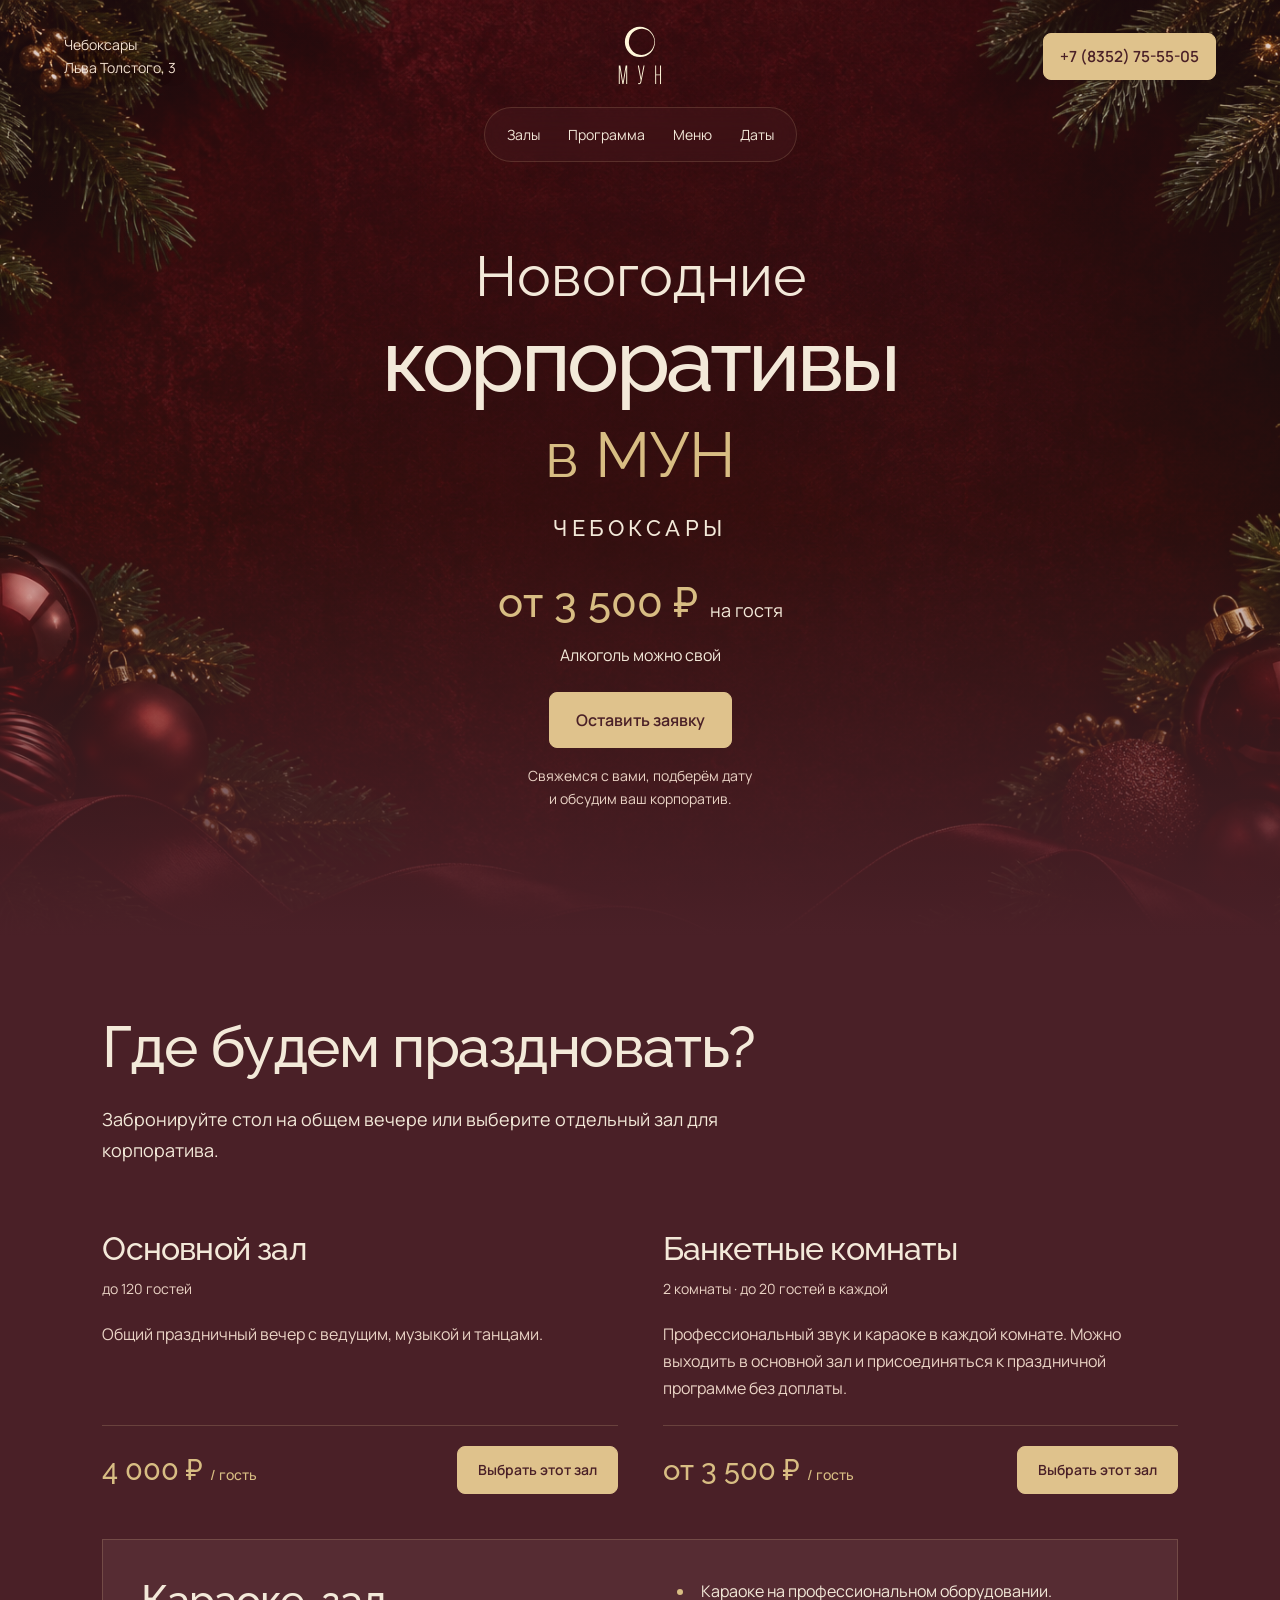
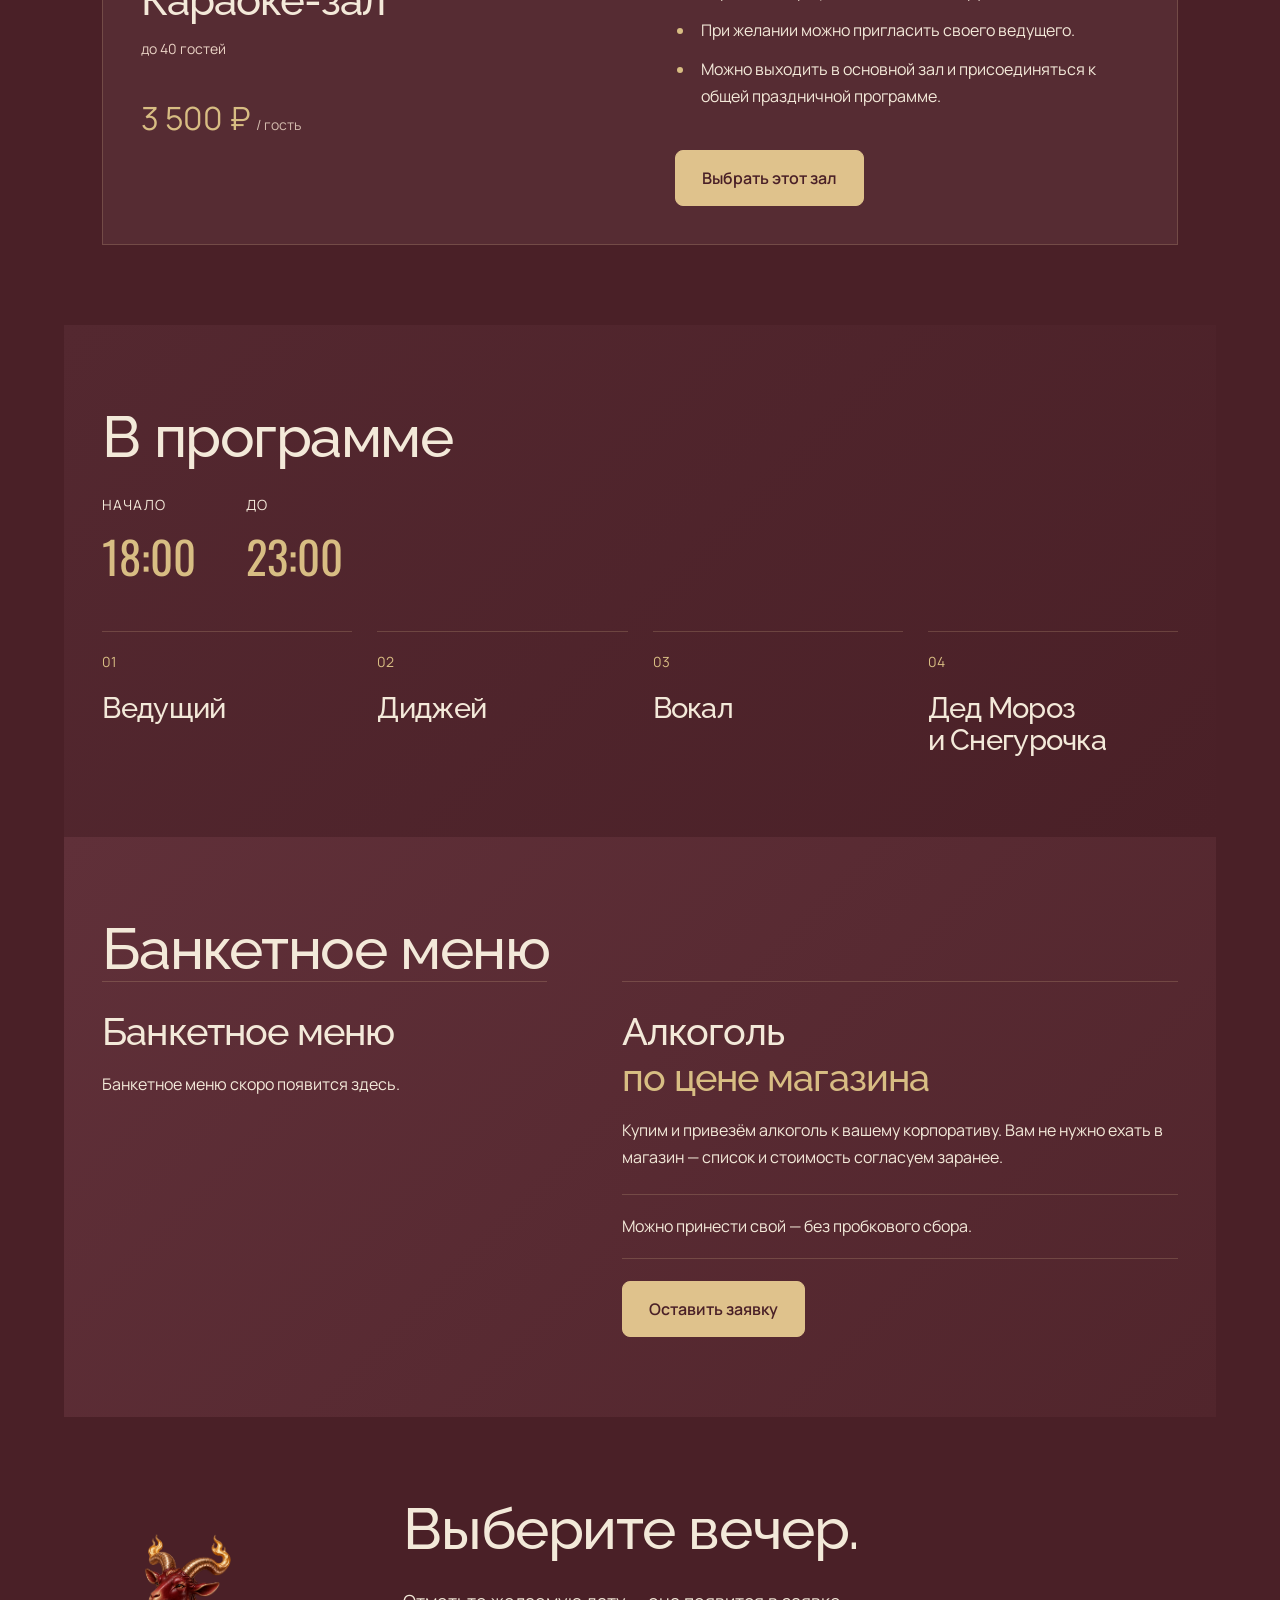
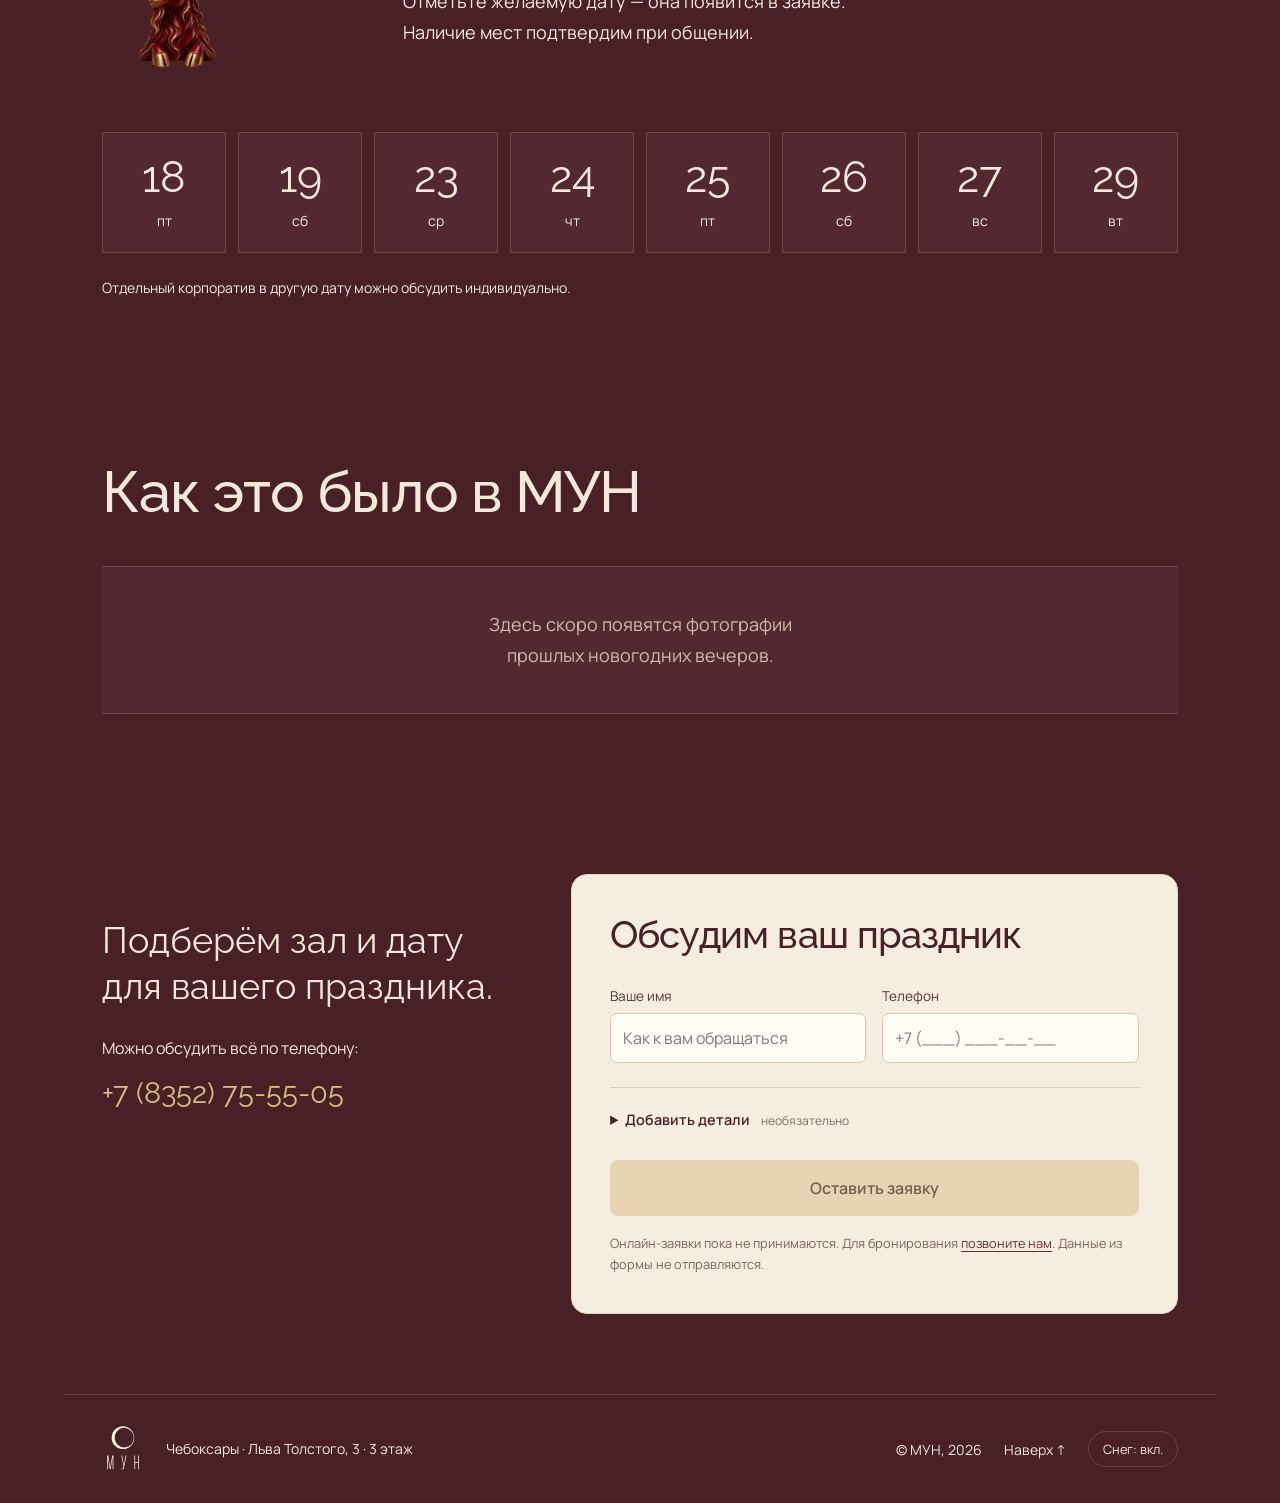
==== site/new-year/index.html @ 83739693 "Remove venue interior photos ahead of renovation Remove the gallery and interior photography from th" ====
<!doctype html>
<html lang="ru"><head><meta charset="utf-8"><meta name="viewport" content="width=device-width,initial-scale=1"><title>Новогодние корпоративы в МУН, Чебоксары — от 3 500 ₽ на гостя</title><meta name="description" content="Новогодние корпоративы в МУН, Чебоксары. Основной зал до 120 гостей, караоке-зал до 40 и две банкетные комнаты до 20 гостей каждая. Декабрь 2026. Алкоголь можно свой."><meta name="theme-color" content="#4a2027"><link rel="icon" href="assets/mun-logo.svg" type="image/svg+xml"><link rel="stylesheet" href="styles.css?v=mobile-bg-6"><script src="page.js?v=booking-2" defer></script></head>
<body><a class="skip" href="#main">Перейти к содержимому</a>
<header class="header"><span class="location">Чебоксары<br>Льва Толстого, 3</span><a class="brand" href="#" aria-label="МУН — начало страницы"><img src="assets/mun-logo.svg" width="62" height="70" alt="МУН"></a><a class="header-link header-phone" href="tel:+78352755505">+7 (8352) 75-55-05</a><nav aria-label="Разделы страницы"><a href="#halls">Залы</a><a href="#program">Программа</a><a href="#menu">Меню</a><a href="#dates">Даты</a></nav></header>
<main id="main"><section class="hero"><div class="hero-copy"><h1><span class="title-top">Новогодние</span>корпоративы<span class="title-place">в МУН</span><span class="title-city">Чебоксары</span></h1><p class="offer"><strong>от 3 500 ₽</strong> на гостя</p><p class="alcohol-note">Алкоголь можно свой</p><a class="button accent" href="#request">Оставить заявку</a><p class="caption">Свяжемся с вами, подберём дату<br>и обсудим ваш корпоратив.</p></div></section>
<section class="section" id="halls"><div class="section-heading"><div><h2>Где будем праздновать?</h2><p class="section-intro">Забронируйте стол на общем вечере или выберите отдельный зал для корпоратива.</p></div></div><div class="hall-grid"><article class="hall"><div class="hall-title"><h3>Основной зал</h3><span>до 120 гостей</span></div><p>Общий праздничный вечер с ведущим, музыкой и танцами.</p><div class="hall-bottom"><strong>4 000 ₽ <small>/ гость</small></strong><a href="#request" data-hall="Основной зал">Выбрать этот зал</a></div></article><article class="hall"><div class="hall-title"><h3>Банкетные комнаты</h3><span>2 комнаты · до 20 гостей в каждой</span></div><p>Профессиональный звук и караоке в каждой комнате. Можно выходить в основной зал и присоединяться к праздничной программе без доплаты.</p><div class="hall-bottom"><strong>от 3 500 ₽ <small>/ гость</small></strong><a href="#request" data-hall="Банкетные комнаты">Выбрать этот зал</a></div></article><article class="hall karaoke-hall"><div class="karaoke-summary"><div class="hall-title"><h3>Караоке-зал</h3><span>до 40 гостей</span></div><p class="karaoke-price">3 500 ₽ <small>/ гость</small></p></div><div class="karaoke-details"><ul><li>Караоке на профессиональном оборудовании.</li><li>При желании можно пригласить своего ведущего.</li><li>Можно выходить в основной зал и присоединяться к общей праздничной программе.</li></ul><a class="button accent" href="#request" data-hall="Караоке-зал">Выбрать этот зал</a></div></article></div></section>
<section class="section program" id="program"><div class="section-heading"><div><h2>В программе</h2><div class="program-time"><span>Начало <strong>18:00</strong></span><span>До <strong>23:00</strong></span></div></div></div><div class="program-list"><div><span>01</span><h3>Ведущий</h3></div><div><span>02</span><h3>Диджей</h3></div><div><span>03</span><h3>Вокал</h3></div><div><span>04</span><h3>Дед Мороз<br>и Снегурочка</h3></div></div></section>
<section class="section alcohol-section dining-section" id="menu"><span id="alcohol" class="anchor-target" aria-hidden="true"></span><div class="section-heading"><div><h2>Банкетное меню</h2></div></div><div class="dining-grid"><div class="dining-menu"><h3>Банкетное меню</h3><p>Банкетное меню скоро появится здесь.</p></div><div class="dining-alcohol"><h3>Алкоголь<br><em>по цене магазина</em></h3><p>Купим и привезём алкоголь к вашему корпоративу. Вам не нужно ехать в магазин — список и стоимость согласуем заранее.</p><p class="own-alcohol">Можно принести свой — без пробкового сбора.</p><a class="button accent" href="#request">Оставить заявку</a></div></div></section>
<section class="section dates" id="dates"><div class="section-heading"><div class="dates-aside"><img class="fire-goat" src="assets/fire-goat.png" alt="" aria-hidden="true" width="160" height="180" loading="lazy"></div><div><h2>Выберите вечер.</h2><p class="section-intro">Отметьте желаемую дату — она появится в заявке.<br>Наличие мест подтвердим при общении.</p></div></div><div class="date-grid" role="group" aria-label="Желаемая дата корпоратива"></div><p class="date-note">Отдельный корпоратив в другую дату можно обсудить индивидуально.</p></section>

<section class="section memories-section" id="memories"><div class="section-heading"><div><h2>Как это было в МУН</h2></div></div><div class="gallery-pending"><p>Здесь скоро появятся фотографии<br>прошлых новогодних вечеров.</p></div></section>
<section class="section request-section" id="request"><div class="booking-intro"><p class="booking-lead">Подберём зал и дату<br>для вашего праздника.</p><p class="section-intro">Можно обсудить всё по телефону:</p><a class="phone" href="tel:+78352755505">+7 (8352) 75-55-05</a></div><form class="booking-card" aria-label="Заявка на корпоратив"><h2>Обсудим ваш праздник</h2><div class="form-grid"><label>Ваше имя<input name="name" autocomplete="given-name" placeholder="Как к вам обращаться" required></label><label>Телефон<input type="tel" name="phone" autocomplete="tel" placeholder="+7 (___) ___-__-__" required></label></div><details class="booking-details"><summary>Добавить детали <span>необязательно</span></summary><div class="form-grid"><label>Желаемая дата<select name="date" id="date"><option value="">Выберите дату</option></select></label><label>Количество гостей<input name="guests" type="number" min="1" max="120" placeholder="Например, 12"></label><label class="wide">Зал<select name="hall" id="hall"><option value="">Помогите выбрать</option><option>Основной зал</option><option>Банкетные комнаты</option><option>Караоке-зал</option></select></label></div></details><button class="button" type="submit" disabled aria-describedby="form-note">Оставить заявку</button><p class="caption" id="form-note">Онлайн-заявки пока не принимаются. Для бронирования <a href="tel:+78352755505">позвоните нам</a>. Данные из формы не отправляются.</p></form></section></main>
<footer><a class="brand" href="#" aria-label="МУН — начало страницы"><img src="assets/mun-logo.svg" width="48" height="54" alt="МУН"></a><p>Чебоксары · Льва Толстого, 3 · 3 этаж</p><span>© МУН, 2026</span><a href="#">Наверх ↑</a><button class="snow-toggle" type="button" aria-pressed="true" hidden>Снег: вкл.</button></footer></body></html>
---- site/new-year/styles.css ----
@font-face{font-family:Manrope;src:url('assets/Manrope.ttf');font-weight:200 800;font-display:swap}@font-face{font-family:Oswald;src:url('assets/Oswald.ttf');font-weight:200 700;font-display:swap}
:root{--paper:#f3f0e7;--ink:#38372d;--red:#b53426;--green:#527643;--line:#77745d50;font-family:Manrope,Arial,sans-serif;color:var(--ink);background:var(--paper)}*{box-sizing:border-box}html{scroll-behavior:smooth;scroll-padding-top:30px}body{margin:0;isolation:isolate;position:relative}body::before{content:'';position:fixed;inset:0;z-index:-1;background:url('assets/retro-christmas.png') center/cover no-repeat;pointer-events:none}a{color:inherit;text-decoration:none}img{display:block;max-width:100%}button,input,select{font:inherit}a:focus-visible,button:focus-visible,input:focus-visible,select:focus-visible{outline:3px solid var(--green);outline-offset:5px}p{line-height:1.7}h1,h2,h3{font-family:Oswald,'Arial Narrow',sans-serif;font-weight:500;line-height:1.12;margin:0}h2{font-size:clamp(2.5rem,5vw,4.5rem);text-transform:uppercase;color:var(--red)}h3{font-size:2rem}.eyebrow{font-size:.875rem;text-transform:uppercase;letter-spacing:.09em;line-height:1.6;margin:0;color:var(--green)}.header{display:grid;grid-template-columns:1fr auto 1fr;align-items:center;gap:20px;margin:0 5%;padding:24px 0 14px;border-bottom:3px double var(--line);background:#f3f0e7b3}.brand img{width:58px;height:auto;filter:sepia(.3)}.header .brand{grid-column:2}.location{font-size:.875rem;line-height:1.6}.header-link{justify-self:end;font-size:.875rem;border-bottom:1px solid;padding:10px 0;display:flex;gap:12px}nav{grid-column:1/-1;display:flex;justify-content:center;gap:14px 32px;flex-wrap:wrap;font-size:.875rem}nav a{padding:8px 0}a:hover{color:var(--red)}.hero{min-height:750px;display:flex;justify-content:center;align-items:center;text-align:center;padding:70px 7%;position:relative}.hero:after{content:'';position:absolute;inset:18px 4%;border:3px double #77745d40;pointer-events:none}.hero-copy{width:100%;max-width:1000px}.hero h1{font-size:clamp(3.4rem,8.7vw,8.8rem);font-weight:600;text-transform:uppercase;color:var(--red);letter-spacing:-.03em}.title-top{display:block;font-size:.47em;font-weight:400;letter-spacing:.035em;margin-bottom:7px}.title-place{display:block;font-size:.64em;line-height:1.25;color:var(--green);font-weight:400;letter-spacing:0}.offer{font-size:1.125rem;margin:22px 0 12px}.offer strong{font-family:Oswald,sans-serif;font-size:2.8rem;line-height:1.3;font-weight:500;color:var(--red);margin-right:8px;white-space:nowrap}.alcohol-note{font-size:1rem;margin:12px 0 23px}.button{display:inline-flex;align-items:center;justify-content:space-between;gap:32px;border:1px solid var(--green);background:var(--green);color:white;min-height:56px;padding:16px 26px;font-weight:600;border-radius:0;font-size:1rem}.button:hover{color:white;background:#3d5e30}.button span{font-size:1.4rem}.accent{background:var(--red);border-color:var(--red)}.accent:hover{background:#962719}.caption{font-size:.875rem;line-height:1.6;margin:17px 0 0}.hero .caption{max-width:420px;margin-left:auto;margin-right:auto}.section{margin:0 5%;padding:80px 3%;background:#f3f0e7e8;border-top:3px double var(--line)}.section-heading{display:grid;grid-template-columns:28% 72%;margin-bottom:42px;gap:0}.section-heading>.eyebrow{padding-top:8px}.section-intro{font-size:1.125rem;max-width:680px;margin:25px 0 0;line-height:1.7}.hall-grid{display:grid;grid-template-columns:1fr 1fr;gap:40px}.hall>img{width:100%;height:330px;object-fit:cover}.hall-title{display:flex;justify-content:space-between;align-items:center;gap:15px;margin-top:23px}.hall-title h3{text-transform:uppercase;color:var(--green)}.hall-title span{font-size:.875rem;white-space:nowrap}.hall>p{font-size:1rem;min-height:84px;margin:20px 0}.hall-bottom{display:flex;flex-wrap:wrap;align-items:center;justify-content:space-between;gap:18px;border-top:1px solid var(--line);padding-top:20px}.hall-bottom strong{font-family:Oswald,sans-serif;font-size:1.8rem;font-weight:500;color:var(--red)}.hall-bottom small{font-family:Manrope,sans-serif;font-size:.875rem}.hall-bottom a{font-size:.875rem;border-bottom:1px solid;padding-bottom:7px}.program{background:#e5e9daf0}.program-time{display:flex;gap:40px;flex-wrap:wrap;margin-top:26px}.program-time span{font-size:.875rem;text-transform:uppercase;letter-spacing:.07em;display:flex;flex-direction:column;gap:9px}.program-time strong{font-family:Oswald,sans-serif;font-size:2.8rem;font-weight:400;letter-spacing:0;color:var(--green)}.program-list{display:grid;grid-template-columns:repeat(4,1fr);gap:25px}.program-list>div{border-top:1px solid var(--line);padding-top:18px}.program-list span{font-size:.875rem;color:var(--red)}.program-list h3{margin-top:20px;font-size:2rem;color:var(--green)}.alcohol-section{background:#f5ecdaf0}.alcohol-section h2 em{font-style:normal;color:var(--green)}.alcohol-section .section-heading{margin-bottom:0}.own-alcohol{padding:18px 0;margin:26px 0;border-top:1px solid var(--line);border-bottom:1px solid var(--line);font-size:1rem;max-width:680px}.date-grid{display:grid;grid-template-columns:repeat(8,1fr);gap:12px}.date-grid button{display:flex;flex-direction:column;align-items:center;gap:13px;padding:22px 5px;background:transparent;border:1px solid var(--line);color:var(--green)}.date-grid strong{font-family:Oswald,sans-serif;font-size:3rem;font-weight:400;line-height:1}.date-grid span{font-size:.875rem}.date-grid button:hover{border-color:var(--red)}.date-grid button[aria-pressed=true]{background:var(--red);color:var(--paper);border-color:var(--red)}.date-note{font-size:.875rem;margin:23px 0 0}.menu-section{background:#e5e9daee}.menu-section .section-heading{margin-bottom:0}.request-section{display:grid;grid-template-columns:1fr 1fr;gap:7%}.request-section h2{margin-top:24px}.phone{font-family:Oswald,sans-serif;font-size:2rem;display:inline-block;color:var(--green);margin-top:28px}.form-grid{display:grid;grid-template-columns:1fr 1fr;gap:24px 20px}.form-grid label{font-size:.875rem;display:flex;flex-direction:column;gap:9px}.form-grid input,.form-grid select{width:100%;min-width:0;border:0;border-bottom:1px solid var(--line);background:transparent;border-radius:0;color:var(--ink);min-height:50px;padding:10px 0;font-size:1rem}.wide{grid-column:1/-1}form .button{width:100%;margin-top:28px}form .button:disabled{background:#d6d5c8;border-color:#d6d5c8;color:#626052}footer{margin:0 5%;padding:28px 3%;display:flex;align-items:center;flex-wrap:wrap;gap:22px;border-top:3px double var(--line);font-size:.875rem;background:#f3f0e7e8}footer .brand img{width:42px}footer p{margin-right:auto}footer>a:last-child{margin-left:16px}.skip{position:fixed;top:-100px;left:16px;padding:16px;background:var(--paper);z-index:10}.skip:focus{top:16px}
@media(min-width:1600px){.header,.section,footer{max-width:1440px;margin-left:auto;margin-right:auto}.hero{min-height:820px}.hero:after{left:max(4%,calc((100% - 1480px)/2));right:max(4%,calc((100% - 1480px)/2))}}
@media(max-width:1000px){.date-grid{grid-template-columns:repeat(4,1fr)}.program-list{grid-template-columns:1fr 1fr;gap:30px}.hall-title{align-items:flex-start;flex-direction:column}.hall>img{height:270px}.section-heading{grid-template-columns:25% 75%}.section{padding:65px 3%}}
@media(max-width:700px){body::before{background-size:auto 100%;opacity:.65}.header{margin:0 5%;gap:18px 10px;padding-top:18px}.brand img{width:48px}.location,.header-link{font-size:.75rem}.header-link{max-width:108px;text-align:right;gap:5px}nav{gap:8px 18px}.hero{min-height:650px;padding:65px 8%}.hero h1{font-size:clamp(2.8rem,10.5vw,4.5rem)}.title-top{font-size:.63em}.title-place{font-size:.8em}.offer strong{font-size:2.5rem}.hero:after{inset:15px 3%}.section{margin:0 4%;padding:55px 5%;background:#f3f0e7ed}.section-heading{grid-template-columns:1fr;gap:22px;margin-bottom:30px}.section-heading>.eyebrow{padding:0}h2{font-size:2.8rem}.section-intro{font-size:1rem}.hall-grid{grid-template-columns:1fr;gap:38px}.hall-title{flex-direction:row;align-items:center}.hall-title h3{font-size:1.7rem}.hall>p{min-height:0}.hall>img{height:290px}.program{background:#e5e9daf2}.program-list h3{font-size:1.7rem}.alcohol-section{background:#f5ecdaf2}.alcohol-section h2{font-size:2.8rem}.date-grid{gap:8px}.date-grid strong{font-size:2.5rem}.date-grid button{padding:20px 4px}.menu-section{background:#e5e9daf2}.request-section{grid-template-columns:1fr;gap:35px}.phone{font-size:1.8rem}footer{margin:0 4%;padding:25px 5%;gap:18px}footer p{width:calc(100% - 65px);font-size:.8125rem}footer>a:last-child{margin-left:auto}}
@media(max-width:380px){.hall-title{flex-direction:column;align-items:flex-start}.form-grid{grid-template-columns:1fr}.hero h1{font-size:2.8rem}.program-list h3{font-size:1.5rem}}
@media(hover:hover) and (pointer:fine){html,body,body *{cursor:url('assets/holiday-cursor.svg') 5 3,auto}a,a *,button:not(:disabled),button:not(:disabled) *,select{cursor:url('assets/holiday-cursor.svg') 5 3,pointer}input,textarea{cursor:text}button:disabled,button:disabled *{cursor:not-allowed}}
@media(prefers-reduced-motion:reduce){html{scroll-behavior:auto}}
/* Mobile composition: one illustrated hero, quiet varied sections below. */
@media(max-width:700px){
 body::before{display:none}
 .header{background:var(--paper)}
 .hero{background-color:var(--paper);min-height:780px;padding:135px 8% 210px;isolation:isolate}
 .hero::before{content:"";position:absolute;inset:0;z-index:-1;background:url('assets/christmas-mobile-hero.png') center/100% 100% no-repeat;pointer-events:none}
 .hero:after{inset:14px 3%;border-color:#77745d30}
 .hero-copy{position:relative}
 .section,footer{background-image:none}
 .section{padding-bottom:55px}
 .program{border-top:4px double #52764380}
 .alcohol-section{border-top:4px double #b5342660}
 footer{padding-bottom:28px}
 .section-mark{display:block;font-size:2.7rem;line-height:1;color:#c39432;margin:0 0 18px;font-family:Georgia,serif}
 .program .section-mark{color:#527643}.dates .section-mark{color:#b53426;font-size:2.2rem}
}
@media(min-width:701px){.section-mark{display:none}}

/* Burgundy, glass and fir: restrained evening styling across screen sizes. */
@font-face{font-family:Raleway;src:url('assets/Raleway.ttf');font-weight:100 900;font-display:swap}
:root{--paper:#f3e9d9;--ink:#f3e9d9;--red:#b85845;--green:#c9ad77;--line:#d8bd8340;background:#2c0c10;color:var(--ink)}
body{background:#2c0c10}body::before{display:none}
h1,h2,h3{font-family:Raleway,Arial,sans-serif;text-transform:none;font-weight:500;letter-spacing:-.025em}
h2{color:var(--paper);font-size:clamp(2.4rem,4.5vw,4.1rem)}
.header{background:#2c0c10;border-bottom:1px solid var(--line)}.brand img{filter:brightness(0) invert(94%) sepia(16%) saturate(285%)}.header-link:hover,nav a:hover{color:#d8bd83}
.hero{background:#360d13;isolation:isolate;min-height:790px;padding:95px 8%;max-width:none}
.hero::before{content:"";position:absolute;inset:0;z-index:-1;background:radial-gradient(ellipse at center,#26070ca6,transparent 75%),url('assets/burgundy-christmas.png') center/cover no-repeat;pointer-events:none}
.hero:after{border:1px solid #d8bd8338;inset:24px 3%}
.hero h1{font-family:Raleway,Arial,sans-serif;color:#f3e9d9;font-weight:500;text-transform:none;font-size:clamp(3rem,6.8vw,6.8rem);letter-spacing:-.04em;line-height:1.1}
.title-top{font-size:.65em;font-weight:400;letter-spacing:0;margin-bottom:6px}.title-place{font-size:.72em;color:#d8bd83;margin-top:7px}
.offer{margin-top:30px}.offer strong{font-family:Raleway,Arial,sans-serif;font-size:2.6rem;color:#d8bd83;font-weight:500}.caption{color:#d3bbad}
.button,.accent{background:#b14435;border-color:#b14435;color:#fff5e8}.button:hover,.accent:hover{background:#923326;color:white}
.section{background:#2c0c10;border-top:1px solid var(--line)}.section-mark{display:none!important}.eyebrow{color:#d8bd83}
.hall-title h3{font-family:Raleway,Arial,sans-serif;color:#f3e9d9;text-transform:none;font-size:2rem}.hall-bottom strong{font-family:Raleway,Arial,sans-serif;color:#d8bd83}.hall-title span,.hall>p{color:#d3bbad}.hall-grid{gap:45px}.hall>img{height:340px}
.karaoke-hall{grid-column:1/-1;display:grid;grid-template-columns:1fr 1fr;gap:7%;background:#3a1419;border:1px solid var(--line);padding:38px}
.karaoke-hall .hall-title{flex-direction:column;align-items:flex-start;gap:14px;margin-top:20px}.karaoke-hall h3{font-size:2.6rem}.karaoke-hall .karaoke-price{font-size:2rem;color:#d8bd83;margin:30px 0 0}.karaoke-price small{font-family:Manrope,Arial,sans-serif;font-size:.875rem;color:#d3bbad}.karaoke-details ul{margin:0 0 27px;padding-left:20px;line-height:1.7}.karaoke-details li{padding:0 0 12px 6px}.karaoke-details li::marker{color:#d8bd83}
.program{background:#351117}.program-time strong{color:#d8bd83}.program-list h3{font-family:Raleway,Arial,sans-serif;color:#f3e9d9;font-size:1.8rem}.program-list span{color:#d8bd83}.program-time{gap:50px}
.alcohol-section{background:#42181d}.alcohol-section h2 em{color:#d8bd83}.date-grid button{color:#f3e9d9;background:#351117}.date-grid strong{font-family:Raleway,Arial,sans-serif;font-size:2.7rem}.date-grid button:hover{border-color:#d8bd83}.date-grid button[aria-pressed=true]{background:#b14435;border-color:#b14435;color:white}.menu-section{background:#351117}
.memories-section{background:#2c0c10}.gallery-pending{border-top:1px solid var(--line);border-bottom:1px solid var(--line);padding:42px 20px;text-align:center;color:#d3bbad;background:#351117}.gallery-pending p{margin:0;font-size:1.125rem}
.phone{font-family:Raleway,Arial,sans-serif;color:#d8bd83;font-size:1.8rem}.form-grid input,.form-grid select{color:#f3e9d9;color-scheme:dark}.form-grid input::placeholder{color:#b49a90}.form-grid select option{background:#351117;color:#f3e9d9}form .button:disabled{background:#5c3938;color:#d6bcb0;border-color:#5c3938}footer{background:#2c0c10;border-top:1px solid var(--line)}.skip{background:#351117;color:#f3e9d9}
@media(max-width:700px){
 .header{background:#2c0c10}.hero{min-height:740px;padding:130px 8% 170px;background:#360d13}.hero::before{background-size:100% 100%;background-position:center}.hero:after{inset:15px 3%}
 .hero h1{font-size:clamp(2.4rem,9.6vw,4.2rem)}.title-top{font-size:.7em}.offer strong{font-size:2.3rem}.section{background:#2c0c10;padding-top:55px;padding-bottom:55px}.program{background:#351117;border-top:1px solid var(--line)}.alcohol-section{background:#42181d;border-top:1px solid var(--line)}.alcohol-section h2{font-size:2.55rem}.menu-section{background:#351117}
 .hall-title h3{font-size:1.6rem}.hall>img{height:290px}.karaoke-hall{grid-template-columns:1fr;padding:27px 22px;gap:27px}.karaoke-hall h3{font-size:2.2rem}.karaoke-hall .karaoke-price{margin-top:22px;font-size:1.8rem}.karaoke-hall .button{width:100%}.program-list h3{font-size:1.5rem}.program-time strong{font-size:2.6rem}.date-grid strong{font-size:2.3rem}.phone{font-size:1.45rem}.gallery-pending{padding:30px 18px}.gallery-pending p{font-size:1rem}footer{background:#2c0c10}
}
@media(max-width:700px){.hero::before{background-image:radial-gradient(ellipse at center,#26070c55,transparent 75%),url('assets/burgundy-mobile.png');background-size:100% 100%}}

/* Softer burgundy and an integrated header over the opening scene. */
:root{background:#4a2027;--line:#e3c79533}body{background:#4a2027}
.header{position:absolute;z-index:5;top:0;left:5%;right:5%;width:auto;max-width:none;margin:0;padding:25px 0 12px;background:transparent;border:0;gap:18px}
.header .location{color:#f1dfcf;text-shadow:0 1px 12px #230609}.header .brand{justify-self:center}.header .brand img{width:56px}.header-link{color:#f8ecda;border:1px solid #e3c79555;padding:12px 17px;border-radius:3px;background:#4a202759;backdrop-filter:blur(8px)}
.header nav{justify-self:center;max-width:100%;width:max-content;padding:8px 22px;gap:12px 28px;border:1px solid #e3c7952b;border-radius:40px;background:#4a20274d;backdrop-filter:blur(14px)}.header nav a{white-space:nowrap;padding:9px 0}
.hero{min-height:920px;padding:245px 8% 125px;background:#4a2027}
.hero::before{background-image:linear-gradient(180deg,#782e3838 0%,#9c4f492e 55%,#4a2027 100%),url('assets/burgundy-christmas.png');background-size:cover;background-position:center}.hero:after{display:none}
.section,.memories-section,.request-section{background:#4a2027;border-top:0}.program,.menu-section{background:linear-gradient(135deg,#542830,#4a2027)}.alcohol-section{background:linear-gradient(135deg,#603039,#51252c);border-top:0}
.karaoke-hall{background:#562c33;border-color:#e3c79533}.karaoke-summary>.hall-title{margin-top:0}.gallery-pending{background:#542830}.date-grid button{background:#542830}.date-grid button[aria-pressed=true]{background:#b14435}.form-grid select option{background:#542830}footer{background:#4a2027}.hall-title{align-items:flex-start;flex-direction:column;gap:12px}.hall-title span{white-space:normal;line-height:1.6}.caption,.hall-title span,.hall>p{color:#ead3c5}
@media(max-width:700px){
 .header{left:5%;right:5%;margin:0;padding:19px 0 0;background:transparent;gap:17px 8px}.header .brand img{width:46px}.header-link{font-size:.75rem;padding:9px 10px;max-width:105px}.header .location{font-size:.75rem}
 .header nav{width:100%;max-width:100%;justify-content:flex-start;flex-wrap:nowrap;overflow-x:auto;gap:24px;padding:8px 15px;border-radius:24px;scrollbar-width:none;-webkit-overflow-scrolling:touch}.header nav::-webkit-scrollbar{display:none}
 .hero{min-height:850px;padding:235px 8% 160px;background:#4a2027}.hero::before{background-image:linear-gradient(180deg,#782e3838,#9c4f4926 55%,#4a2027 100%),url('assets/burgundy-mobile.png');background-size:100% 100%;background-position:center}
 .section,.request-section,.memories-section{background:#4a2027;border-top:0}.program,.menu-section{background:linear-gradient(135deg,#542830,#4a2027)}.alcohol-section{background:linear-gradient(135deg,#603039,#51252c);border-top:0}.hall-title{align-items:flex-start;flex-direction:column}.hall-title h3{font-size:1.8rem}.hall-title span{max-width:100%}footer{background:#4a2027}
}

/* A single playful guest beside the event dates. */
.dates-aside .fire-goat{width:150px;height:175px;object-fit:contain;margin:18px auto 0 0;pointer-events:none}
@media(max-width:700px){.dates-aside{display:flex;align-items:center;justify-content:space-between;gap:16px}.dates-aside .fire-goat{width:100px;height:115px;margin:0;flex-shrink:0}.dates-aside .eyebrow{max-width:180px}}

.dining-grid{display:grid;grid-template-columns:1fr 1.25fr;gap:7%;align-items:start}.dining-grid>div{border-top:1px solid var(--line);padding-top:27px}.dining-grid h3{font-size:clamp(1.8rem,3vw,2.7rem);line-height:1.2}.dining-grid h3 em{font-style:normal;color:#d8bd83}.dining-grid p{font-size:1rem;max-width:650px}.dining-grid .own-alcohol{margin:22px 0}.anchor-target{display:block;position:relative;top:-24px}
@media(max-width:700px){.dining-grid{grid-template-columns:1fr;gap:34px}.dining-grid>div{padding-top:23px}.dining-grid h3{font-size:2rem}}

/* Gentle snowfall over the page, with fewer flakes on narrow screens. */
.hero h1 .title-city{display:block;font-size:clamp(1rem,2vw,1.4rem);font-weight:500;letter-spacing:.2em;line-height:1.5;margin-top:18px;text-transform:uppercase}
.snowfall{position:fixed;inset:0;overflow:hidden;pointer-events:none;z-index:8}
.snowflake{position:absolute;top:-12px;left:var(--x);width:var(--size);height:var(--size);border-radius:50%;background:#fff7ed;opacity:var(--opacity);animation:snow-fall var(--duration) var(--delay) linear infinite}
@keyframes snow-fall{from{transform:translate3d(0,-12px,0)}to{transform:translate3d(var(--drift),calc(100vh + 24px),0)}}
.snowfall.is-paused .snowflake{animation-play-state:paused}
.snowfall[hidden],.snow-toggle[hidden]{display:none}
.snow-toggle{font:inherit;font-size:.8rem;color:inherit;background:transparent;border:1px solid var(--line);border-radius:20px;padding:8px 14px;cursor:pointer}
.snow-toggle:focus-visible{outline:2px solid #e3c795;outline-offset:4px}
@media(max-width:700px){.snowflake:nth-child(n+17){display:none}}
@media(prefers-reduced-motion:reduce){.snowfall,.snow-toggle{display:none!important}}

.festive-cta-icon{display:inline-block;color:#efd8a3;font-size:1.15em;line-height:1;vertical-align:middle;text-shadow:0 0 8px #efd8a322}

/* Warm gold calls to action and a quiet ivory booking card. */
.button,.accent,.header-link,.hall-bottom a{background:#dfc28c;border:1px solid #dfc28c;color:#4a2027;border-radius:8px;justify-content:center;gap:0;text-align:center;font-weight:600;transition:background .18s ease}
.button:hover,.accent:hover,.header-link:hover,.hall-bottom a:hover{background:#eed7ae;border-color:#eed7ae;color:#4a2027}
.hall-bottom a{display:inline-flex;align-items:center;justify-content:center;min-height:48px;padding:12px 20px}
.request-section{grid-template-columns:minmax(0,.8fr) minmax(0,1.2fr);align-items:start;gap:6%}
.booking-intro{padding-top:18px}.booking-lead{font-family:Raleway,Arial,sans-serif;font-size:clamp(1.6rem,2.8vw,2.5rem);line-height:1.3;margin:25px 0}
.booking-intro .section-intro{font-size:1rem}.booking-intro .phone{margin-top:14px}
.booking-card{min-width:0;padding:38px;background:#f5eddf;color:#4a2027;border:1px solid #e5d5bc;border-radius:16px}
.booking-card h2{color:#4a2027;font-size:clamp(1.8rem,3vw,2.6rem);line-height:1.15;margin:0 0 30px}
.booking-card .form-grid{gap:20px 16px}
.booking-card .form-grid label{color:#54383a;font-size:.85rem;gap:8px}
.booking-card .form-grid input,.booking-card .form-grid select{color:#4a2027;color-scheme:light;background:#fffbf5;border:1px solid #d9c9b5;border-radius:7px;padding:12px;min-height:50px;font-size:16px}
.booking-card .form-grid input::placeholder{color:#8a7770}.booking-card .form-grid select option{background:#fffbf5;color:#4a2027}
.booking-card :is(input,select,summary,button,a):focus-visible{outline:2px solid #8b443e;outline-offset:3px}
.booking-details{margin-top:24px;border-top:1px solid #d9c9b5;padding-top:20px}
.booking-details summary{cursor:pointer;font-size:.9rem;font-weight:600;line-height:1.7}
.booking-details summary span{font-size:.75rem;font-weight:400;color:#806e64;margin-left:8px}
.booking-details[open] summary{margin-bottom:20px}
.booking-card .button{margin-top:28px}
.booking-card .button:disabled{background:#e6d4b3;border-color:#e6d4b3;color:#756050}
.booking-card .caption{color:#77655b;font-size:.8rem;line-height:1.65}
.booking-card .caption a{color:#682c32;text-decoration:underline;text-underline-offset:3px}
@media(max-width:700px){.request-section{grid-template-columns:1fr;gap:28px}.booking-intro{padding-top:0}.booking-card{padding:26px 20px;border-radius:12px}.booking-card .form-grid{grid-template-columns:1fr}.booking-card h2{font-size:1.9rem;margin-bottom:25px}.booking-details summary span{display:block;margin-left:18px}.hall-bottom a{width:100%}.header-link{padding:10px;font-size:.75rem}.booking-lead{font-size:1.8rem}}
@media(prefers-reduced-motion:reduce){.button,.accent,.header-link,.hall-bottom a{transition:none}}

.header .header-phone{max-width:none;white-space:nowrap;font-size:clamp(.8rem,1.2vw,1rem);padding:12px 16px}.header{grid-template-columns:minmax(0,1fr) auto minmax(0,1fr)}
@media(max-width:700px){.header .header-phone{font-size:.7rem;padding:9px 7px;letter-spacing:-.02em}.header .location{font-size:.68rem}.header{grid-template-columns:minmax(0,1fr) auto minmax(0,1fr);gap:17px 7px}.header .brand img{width:40px}}

@media(max-width:700px){.header .brand{justify-self:center}.header .location{min-width:0}.header nav{width:max-content;max-width:100%;justify-self:center;justify-content:center;gap:clamp(12px,4vw,24px);padding:8px 14px}.header nav a{font-size:clamp(.72rem,3vw,.875rem)}}

/* Section titles without numbered labels or their empty column. */
.section:not(.dates) .section-heading{grid-template-columns:minmax(0,1fr)}
@media(max-width:700px){.dates .section-heading{grid-template-columns:minmax(0,1fr) 90px;gap:16px;align-items:center}.dates .dates-aside{grid-column:2;grid-row:1}.dates .section-heading>div:last-child{grid-column:1;grid-row:1}.dates-aside .fire-goat{width:90px;height:110px}.booking-intro{padding-top:0}}

/* Carry the lower section's burgundy through the mobile opening screen. */
@media(max-width:700px){
 .hero{background-color:#4a2027}
 .hero::before{background-color:#4a2027;background-image:linear-gradient(180deg,#4a202726 0%,#4a202799 32%,#4a2027ed 66%,#4a2027 88%),url('assets/burgundy-mobile.png');background-size:100% 100%;background-repeat:no-repeat}
}
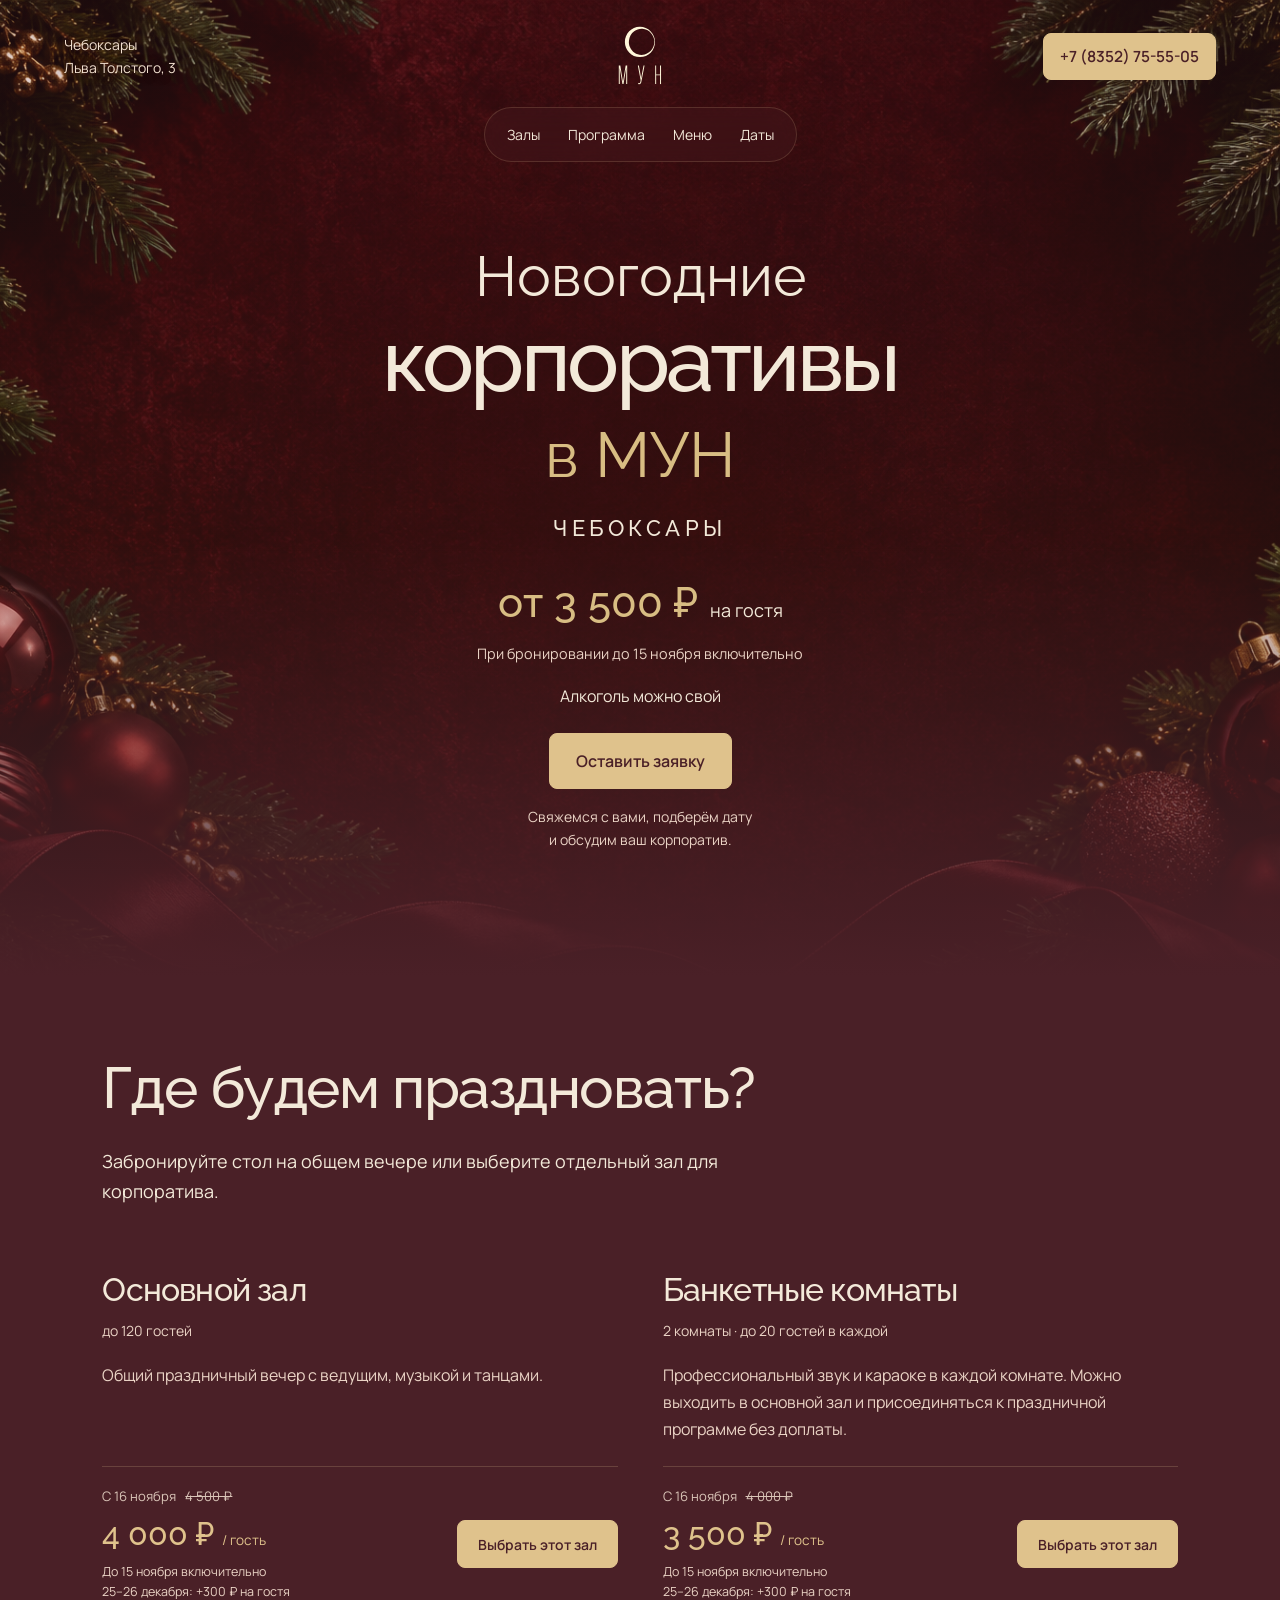
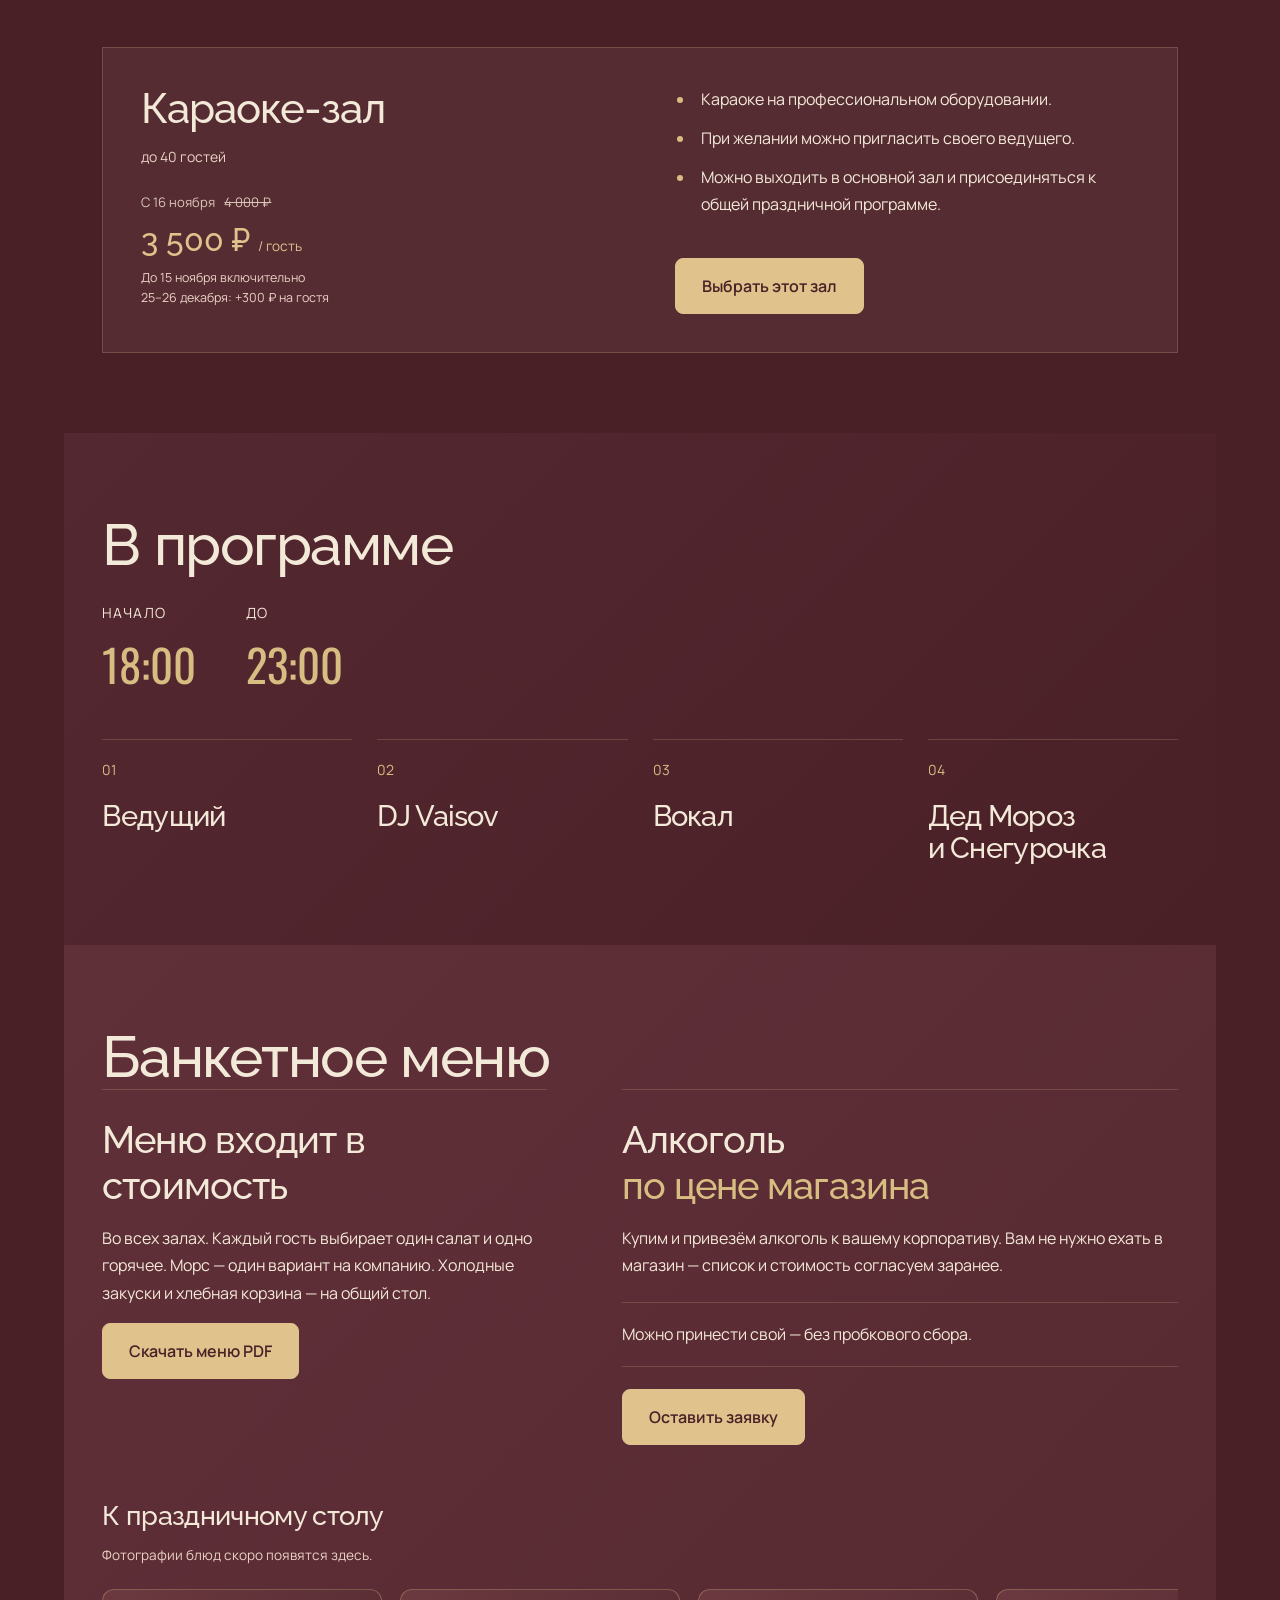
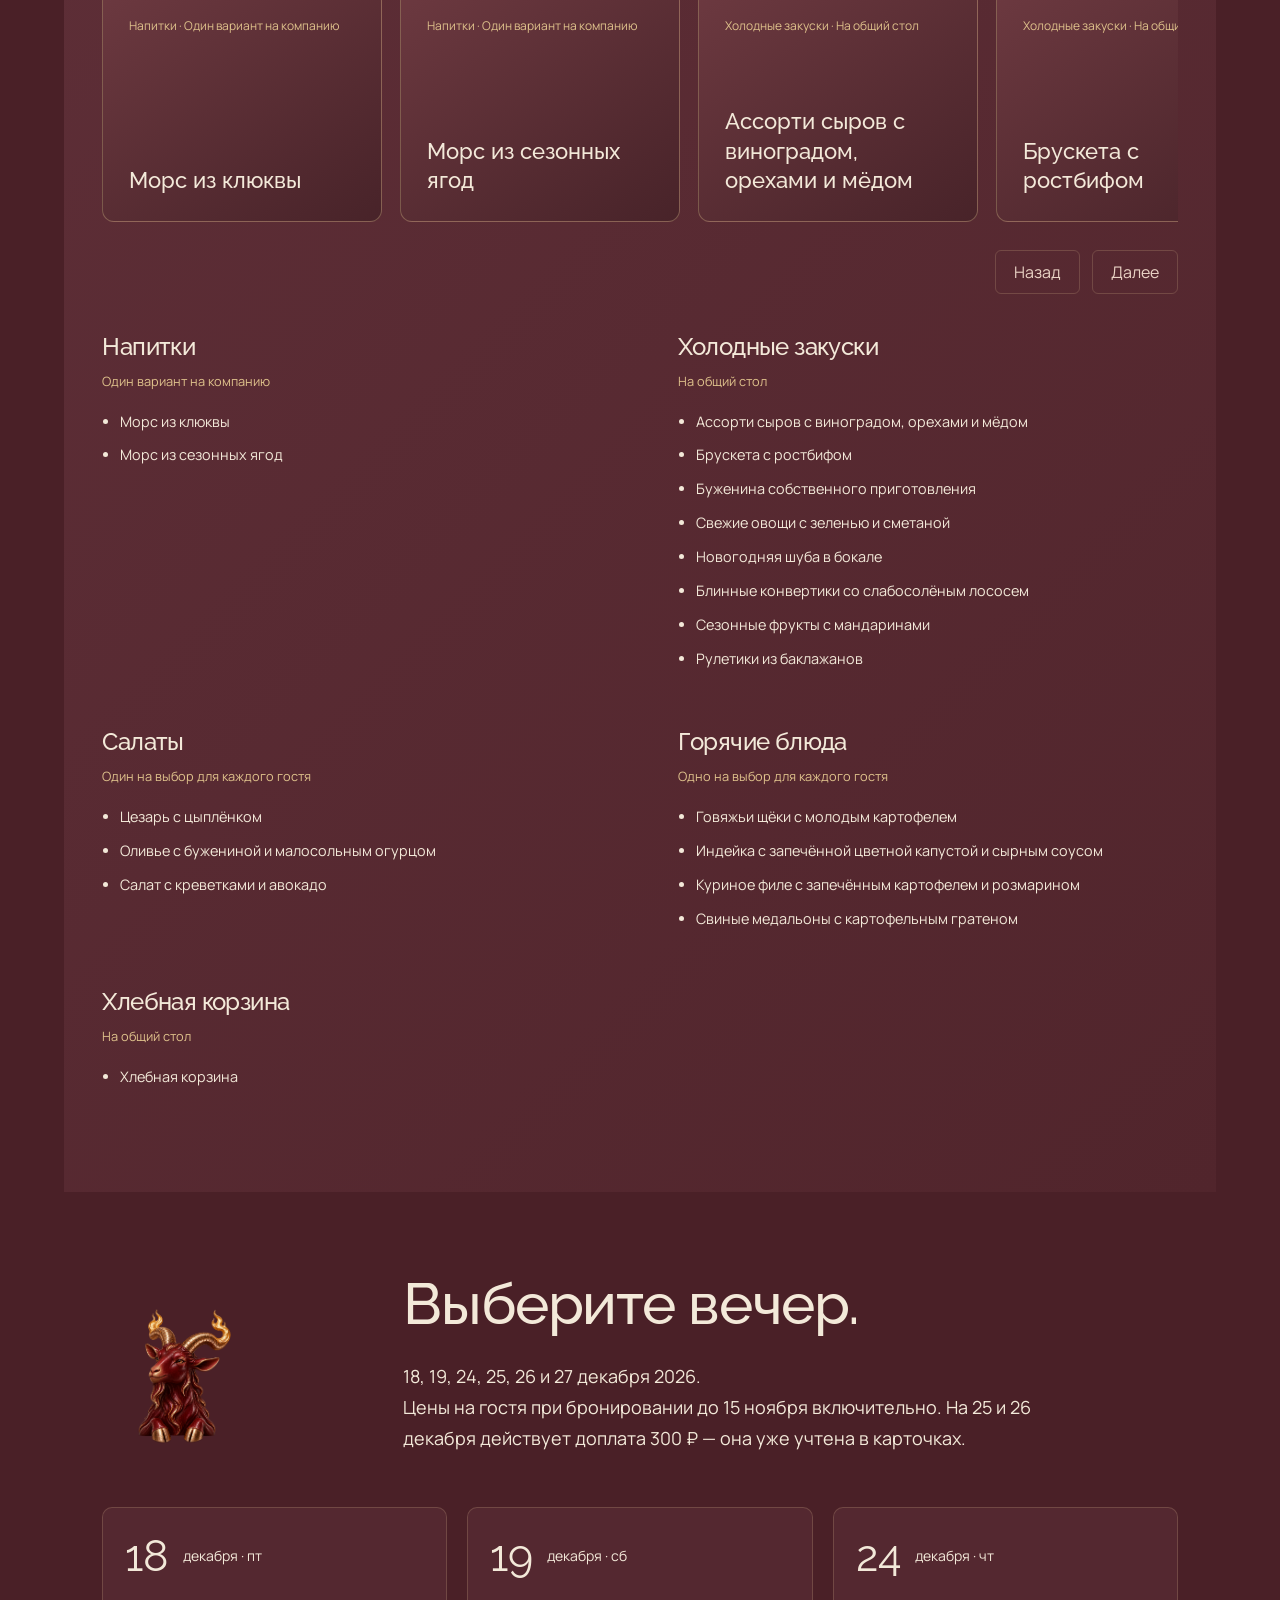
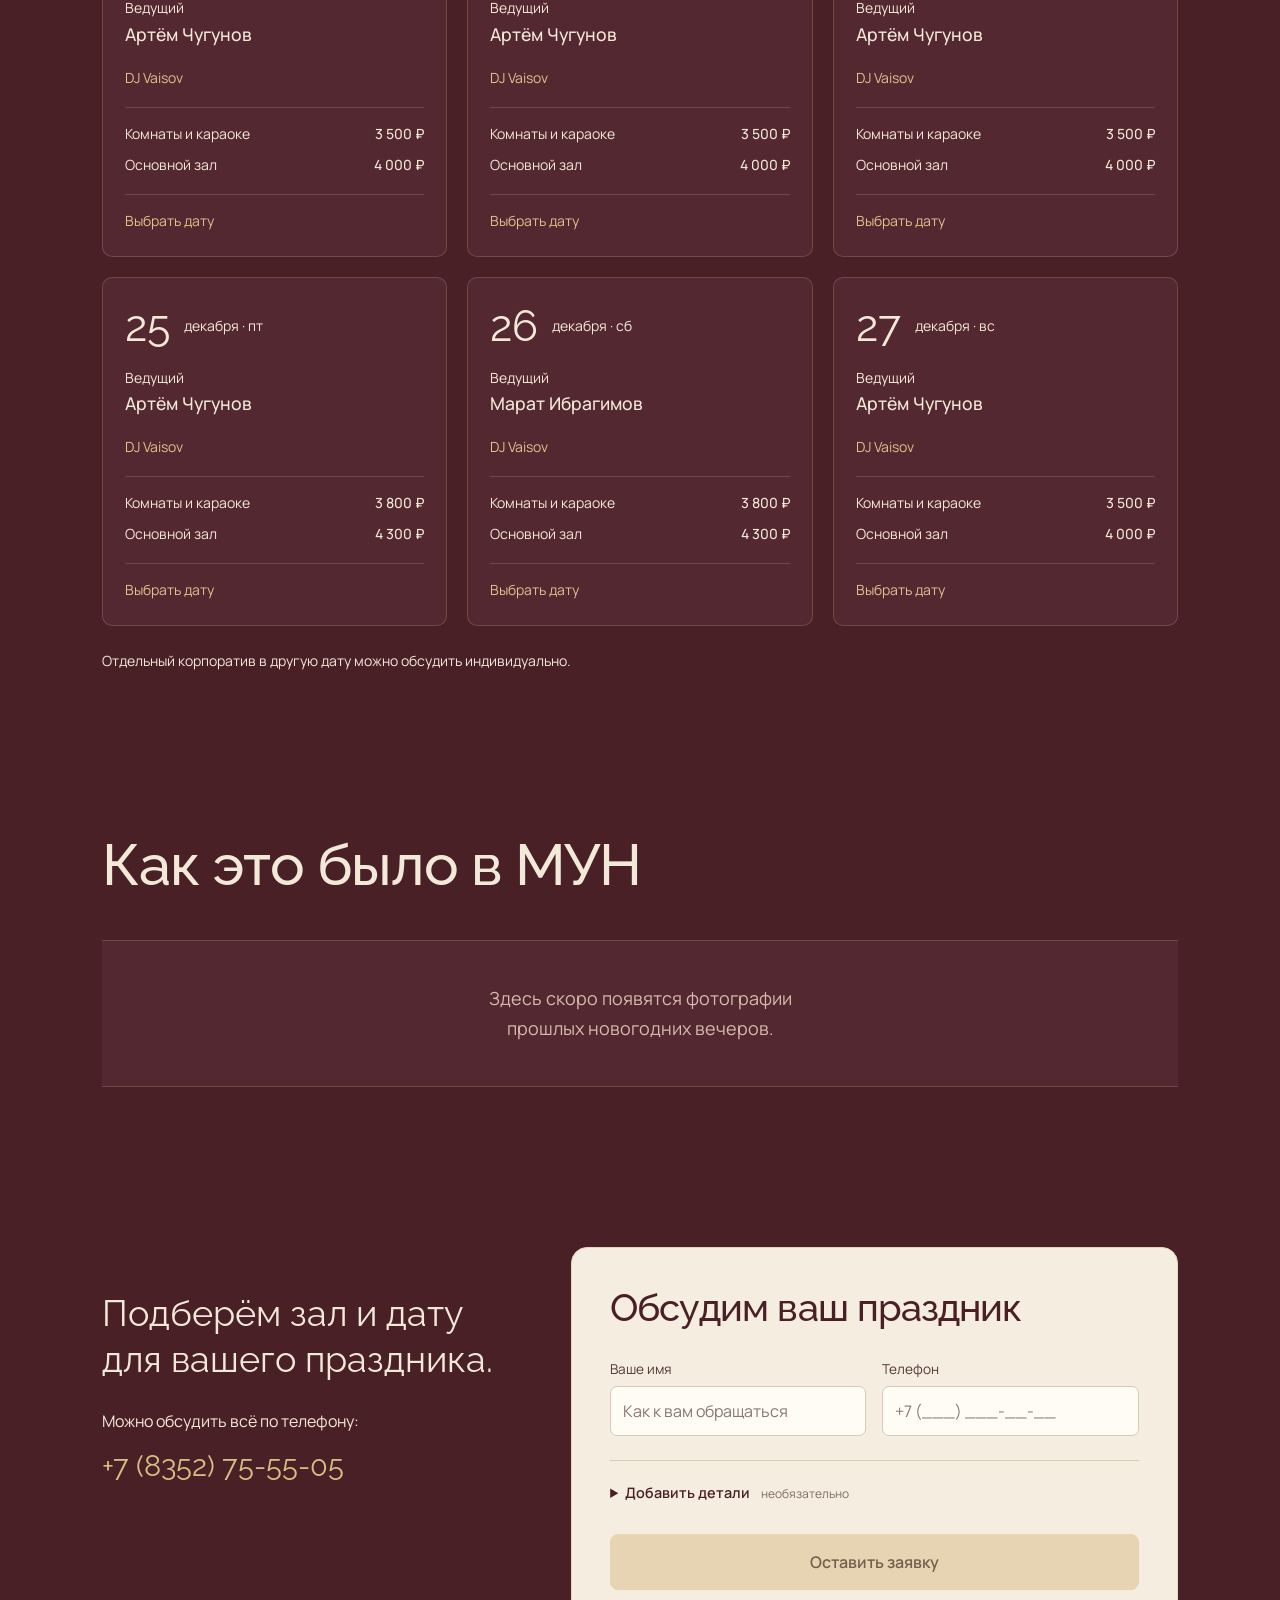
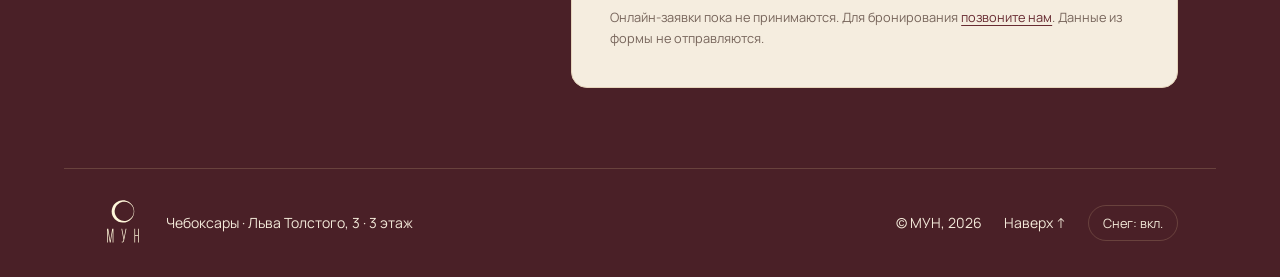
==== commit 9303d280: "Add early booking prices, six hosted evenings, banquet menu and downloadable PDF" ====
--- a/site/new-year/index.html
+++ b/site/new-year/index.html
@@ -1,12 +1,12 @@
 <!doctype html>
-<html lang="ru"><head><meta charset="utf-8"><meta name="viewport" content="width=device-width,initial-scale=1"><title>Новогодние корпоративы в МУН, Чебоксары — от 3 500 ₽ на гостя</title><meta name="description" content="Новогодние корпоративы в МУН, Чебоксары. Основной зал до 120 гостей, караоке-зал до 40 и две банкетные комнаты до 20 гостей каждая. Декабрь 2026. Алкоголь можно свой."><meta name="theme-color" content="#4a2027"><link rel="icon" href="assets/mun-logo.svg" type="image/svg+xml"><link rel="stylesheet" href="styles.css?v=mobile-bg-6"><script src="page.js?v=booking-2" defer></script></head>
+<html lang="ru"><head><meta charset="utf-8"><meta name="viewport" content="width=device-width,initial-scale=1"><title>Новогодние корпоративы в МУН, Чебоксары — от 3 500 ₽ на гостя</title><meta name="description" content="Новогодние корпоративы в МУН, Чебоксары. Основной зал до 120 гостей, караоке-зал до 40 и две банкетные комнаты до 20 гостей каждая. Декабрь 2026. Алкоголь можно свой."><meta name="theme-color" content="#4a2027"><link rel="icon" href="assets/mun-logo.svg" type="image/svg+xml"><link rel="stylesheet" href="styles.css?v=early-menu-7"><script src="page.js?v=early-menu-7" defer></script></head>
 <body><a class="skip" href="#main">Перейти к содержимому</a>
 <header class="header"><span class="location">Чебоксары<br>Льва Толстого, 3</span><a class="brand" href="#" aria-label="МУН — начало страницы"><img src="assets/mun-logo.svg" width="62" height="70" alt="МУН"></a><a class="header-link header-phone" href="tel:+78352755505">+7 (8352) 75-55-05</a><nav aria-label="Разделы страницы"><a href="#halls">Залы</a><a href="#program">Программа</a><a href="#menu">Меню</a><a href="#dates">Даты</a></nav></header>
-<main id="main"><section class="hero"><div class="hero-copy"><h1><span class="title-top">Новогодние</span>корпоративы<span class="title-place">в МУН</span><span class="title-city">Чебоксары</span></h1><p class="offer"><strong>от 3 500 ₽</strong> на гостя</p><p class="alcohol-note">Алкоголь можно свой</p><a class="button accent" href="#request">Оставить заявку</a><p class="caption">Свяжемся с вами, подберём дату<br>и обсудим ваш корпоратив.</p></div></section>
-<section class="section" id="halls"><div class="section-heading"><div><h2>Где будем праздновать?</h2><p class="section-intro">Забронируйте стол на общем вечере или выберите отдельный зал для корпоратива.</p></div></div><div class="hall-grid"><article class="hall"><div class="hall-title"><h3>Основной зал</h3><span>до 120 гостей</span></div><p>Общий праздничный вечер с ведущим, музыкой и танцами.</p><div class="hall-bottom"><strong>4 000 ₽ <small>/ гость</small></strong><a href="#request" data-hall="Основной зал">Выбрать этот зал</a></div></article><article class="hall"><div class="hall-title"><h3>Банкетные комнаты</h3><span>2 комнаты · до 20 гостей в каждой</span></div><p>Профессиональный звук и караоке в каждой комнате. Можно выходить в основной зал и присоединяться к праздничной программе без доплаты.</p><div class="hall-bottom"><strong>от 3 500 ₽ <small>/ гость</small></strong><a href="#request" data-hall="Банкетные комнаты">Выбрать этот зал</a></div></article><article class="hall karaoke-hall"><div class="karaoke-summary"><div class="hall-title"><h3>Караоке-зал</h3><span>до 40 гостей</span></div><p class="karaoke-price">3 500 ₽ <small>/ гость</small></p></div><div class="karaoke-details"><ul><li>Караоке на профессиональном оборудовании.</li><li>При желании можно пригласить своего ведущего.</li><li>Можно выходить в основной зал и присоединяться к общей праздничной программе.</li></ul><a class="button accent" href="#request" data-hall="Караоке-зал">Выбрать этот зал</a></div></article></div></section>
-<section class="section program" id="program"><div class="section-heading"><div><h2>В программе</h2><div class="program-time"><span>Начало <strong>18:00</strong></span><span>До <strong>23:00</strong></span></div></div></div><div class="program-list"><div><span>01</span><h3>Ведущий</h3></div><div><span>02</span><h3>Диджей</h3></div><div><span>03</span><h3>Вокал</h3></div><div><span>04</span><h3>Дед Мороз<br>и Снегурочка</h3></div></div></section>
-<section class="section alcohol-section dining-section" id="menu"><span id="alcohol" class="anchor-target" aria-hidden="true"></span><div class="section-heading"><div><h2>Банкетное меню</h2></div></div><div class="dining-grid"><div class="dining-menu"><h3>Банкетное меню</h3><p>Банкетное меню скоро появится здесь.</p></div><div class="dining-alcohol"><h3>Алкоголь<br><em>по цене магазина</em></h3><p>Купим и привезём алкоголь к вашему корпоративу. Вам не нужно ехать в магазин — список и стоимость согласуем заранее.</p><p class="own-alcohol">Можно принести свой — без пробкового сбора.</p><a class="button accent" href="#request">Оставить заявку</a></div></div></section>
-<section class="section dates" id="dates"><div class="section-heading"><div class="dates-aside"><img class="fire-goat" src="assets/fire-goat.png" alt="" aria-hidden="true" width="160" height="180" loading="lazy"></div><div><h2>Выберите вечер.</h2><p class="section-intro">Отметьте желаемую дату — она появится в заявке.<br>Наличие мест подтвердим при общении.</p></div></div><div class="date-grid" role="group" aria-label="Желаемая дата корпоратива"></div><p class="date-note">Отдельный корпоратив в другую дату можно обсудить индивидуально.</p></section>
+<main id="main"><section class="hero"><div class="hero-copy"><h1><span class="title-top">Новогодние</span>корпоративы<span class="title-place">в МУН</span><span class="title-city">Чебоксары</span></h1><p class="offer"><strong>от 3 500 ₽</strong> на гостя</p><p class="early-offer">При бронировании до 15 ноября включительно</p><p class="alcohol-note">Алкоголь можно свой</p><a class="button accent" href="#request">Оставить заявку</a><p class="caption">Свяжемся с вами, подберём дату<br>и обсудим ваш корпоратив.</p></div></section>
+<section class="section" id="halls"><div class="section-heading"><div><h2>Где будем праздновать?</h2><p class="section-intro">Забронируйте стол на общем вечере или выберите отдельный зал для корпоратива.</p></div></div><div class="hall-grid"><article class="hall"><div class="hall-title"><h3>Основной зал</h3><span>до 120 гостей</span></div><p>Общий праздничный вечер с ведущим, музыкой и танцами.</p><div class="hall-bottom"><div class="early-price"><span class="later-price">С 16 ноября <del>4 500 ₽</del></span><strong>4 000 ₽ <small>/ гость</small></strong><span class="price-terms">До 15 ноября включительно<br>25–26 декабря: +300 ₽ на гостя</span></div><a href="#request" data-hall="Основной зал">Выбрать этот зал</a></div></article><article class="hall"><div class="hall-title"><h3>Банкетные комнаты</h3><span>2 комнаты · до 20 гостей в каждой</span></div><p>Профессиональный звук и караоке в каждой комнате. Можно выходить в основной зал и присоединяться к праздничной программе без доплаты.</p><div class="hall-bottom"><div class="early-price"><span class="later-price">С 16 ноября <del>4 000 ₽</del></span><strong>3 500 ₽ <small>/ гость</small></strong><span class="price-terms">До 15 ноября включительно<br>25–26 декабря: +300 ₽ на гостя</span></div><a href="#request" data-hall="Банкетные комнаты">Выбрать этот зал</a></div></article><article class="hall karaoke-hall"><div class="karaoke-summary"><div class="hall-title"><h3>Караоке-зал</h3><span>до 40 гостей</span></div><div class="early-price"><span class="later-price">С 16 ноября <del>4 000 ₽</del></span><strong>3 500 ₽ <small>/ гость</small></strong><span class="price-terms">До 15 ноября включительно<br>25–26 декабря: +300 ₽ на гостя</span></div></div><div class="karaoke-details"><ul><li>Караоке на профессиональном оборудовании.</li><li>При желании можно пригласить своего ведущего.</li><li>Можно выходить в основной зал и присоединяться к общей праздничной программе.</li></ul><a class="button accent" href="#request" data-hall="Караоке-зал">Выбрать этот зал</a></div></article></div></section>
+<section class="section program" id="program"><div class="section-heading"><div><h2>В программе</h2><div class="program-time"><span>Начало <strong>18:00</strong></span><span>До <strong>23:00</strong></span></div></div></div><div class="program-list"><div><span>01</span><h3>Ведущий</h3></div><div><span>02</span><h3>DJ Vaisov</h3></div><div><span>03</span><h3>Вокал</h3></div><div><span>04</span><h3>Дед Мороз<br>и Снегурочка</h3></div></div></section>
+<section class="section alcohol-section dining-section" id="menu"><span id="alcohol" class="anchor-target" aria-hidden="true"></span><div class="section-heading"><div><h2>Банкетное меню</h2></div></div><div class="dining-grid"><div class="dining-menu"><h3>Меню входит в стоимость</h3><p>Во всех залах. Каждый гость выбирает один салат и одно горячее. Морс — один вариант на компанию. Холодные закуски и хлебная корзина — на общий стол.</p><a class="button" href="assets/banquet-menu.pdf" download>Скачать меню PDF</a></div><div class="dining-alcohol"><h3>Алкоголь<br><em>по цене магазина</em></h3><p>Купим и привезём алкоголь к вашему корпоративу. Вам не нужно ехать в магазин — список и стоимость согласуем заранее.</p><p class="own-alcohol">Можно принести свой — без пробкового сбора.</p><a class="button accent" href="#request">Оставить заявку</a></div></div><div class="banquet-menu-content"><div class="menu-gallery-heading"><h3>К праздничному столу</h3><p>Фотографии блюд скоро появятся здесь.</p></div><div class="menu-carousel" role="region" aria-label="Блюда банкетного меню" tabindex="0"><article class="dish-card"><p class="dish-category">Напитки · Один вариант на компанию</p><h4>Морс из клюквы</h4></article><article class="dish-card"><p class="dish-category">Напитки · Один вариант на компанию</p><h4>Морс из сезонных ягод</h4></article><article class="dish-card"><p class="dish-category">Холодные закуски · На общий стол</p><h4>Ассорти сыров с виноградом, орехами и мёдом</h4></article><article class="dish-card"><p class="dish-category">Холодные закуски · На общий стол</p><h4>Брускета с ростбифом</h4></article><article class="dish-card"><p class="dish-category">Холодные закуски · На общий стол</p><h4>Буженина собственного приготовления</h4></article><article class="dish-card"><p class="dish-category">Холодные закуски · На общий стол</p><h4>Свежие овощи с зеленью и сметаной</h4></article><article class="dish-card"><p class="dish-category">Холодные закуски · На общий стол</p><h4>Новогодняя шуба в бокале</h4></article><article class="dish-card"><p class="dish-category">Холодные закуски · На общий стол</p><h4>Блинные конвертики со слабосолёным лососем</h4></article><article class="dish-card"><p class="dish-category">Холодные закуски · На общий стол</p><h4>Сезонные фрукты с мандаринами</h4></article><article class="dish-card"><p class="dish-category">Холодные закуски · На общий стол</p><h4>Рулетики из баклажанов</h4></article><article class="dish-card"><p class="dish-category">Салаты · Один на выбор для каждого гостя</p><h4>Цезарь с цыплёнком</h4></article><article class="dish-card"><p class="dish-category">Салаты · Один на выбор для каждого гостя</p><h4>Оливье с бужениной и малосольным огурцом</h4></article><article class="dish-card"><p class="dish-category">Салаты · Один на выбор для каждого гостя</p><h4>Салат с креветками и авокадо</h4></article><article class="dish-card"><p class="dish-category">Горячие блюда · Одно на выбор для каждого гостя</p><h4>Говяжьи щёки с молодым картофелем</h4></article><article class="dish-card"><p class="dish-category">Горячие блюда · Одно на выбор для каждого гостя</p><h4>Индейка с запечённой цветной капустой и сырным соусом</h4></article><article class="dish-card"><p class="dish-category">Горячие блюда · Одно на выбор для каждого гостя</p><h4>Куриное филе с запечённым картофелем и розмарином</h4></article><article class="dish-card"><p class="dish-category">Горячие блюда · Одно на выбор для каждого гостя</p><h4>Свиные медальоны с картофельным гратеном</h4></article><article class="dish-card"><p class="dish-category">Хлебная корзина · На общий стол</p><h4>Хлебная корзина</h4></article></div><div class="carousel-controls"><button type="button" data-slide="-1" aria-label="Предыдущие блюда">Назад</button><button type="button" data-slide="1" aria-label="Следующие блюда">Далее</button></div><div class="menu-full"><div class="menu-group"><h3>Напитки</h3><p>Один вариант на компанию</p><ul><li>Морс из клюквы</li><li>Морс из сезонных ягод</li></ul></div><div class="menu-group"><h3>Холодные закуски</h3><p>На общий стол</p><ul><li>Ассорти сыров с виноградом, орехами и мёдом</li><li>Брускета с ростбифом</li><li>Буженина собственного приготовления</li><li>Свежие овощи с зеленью и сметаной</li><li>Новогодняя шуба в бокале</li><li>Блинные конвертики со слабосолёным лососем</li><li>Сезонные фрукты с мандаринами</li><li>Рулетики из баклажанов</li></ul></div><div class="menu-group"><h3>Салаты</h3><p>Один на выбор для каждого гостя</p><ul><li>Цезарь с цыплёнком</li><li>Оливье с бужениной и малосольным огурцом</li><li>Салат с креветками и авокадо</li></ul></div><div class="menu-group"><h3>Горячие блюда</h3><p>Одно на выбор для каждого гостя</p><ul><li>Говяжьи щёки с молодым картофелем</li><li>Индейка с запечённой цветной капустой и сырным соусом</li><li>Куриное филе с запечённым картофелем и розмарином</li><li>Свиные медальоны с картофельным гратеном</li></ul></div><div class="menu-group"><h3>Хлебная корзина</h3><p>На общий стол</p><ul><li>Хлебная корзина</li></ul></div></div></div></section>
+<section class="section dates" id="dates"><div class="section-heading"><div class="dates-aside"><img class="fire-goat" src="assets/fire-goat.png" alt="" aria-hidden="true" width="160" height="180" loading="lazy"></div><div><h2>Выберите вечер.</h2><p class="section-intro">18, 19, 24, 25, 26 и 27 декабря 2026.<br>Цены на гостя при бронировании до 15 ноября включительно. На 25 и 26 декабря действует доплата 300 ₽ — она уже учтена в карточках.</p></div></div><div class="date-grid" role="group" aria-label="Желаемая дата корпоратива"></div><p class="date-note">Отдельный корпоратив в другую дату можно обсудить индивидуально.</p></section>
 
 <section class="section memories-section" id="memories"><div class="section-heading"><div><h2>Как это было в МУН</h2></div></div><div class="gallery-pending"><p>Здесь скоро появятся фотографии<br>прошлых новогодних вечеров.</p></div></section>
 <section class="section request-section" id="request"><div class="booking-intro"><p class="booking-lead">Подберём зал и дату<br>для вашего праздника.</p><p class="section-intro">Можно обсудить всё по телефону:</p><a class="phone" href="tel:+78352755505">+7 (8352) 75-55-05</a></div><form class="booking-card" aria-label="Заявка на корпоратив"><h2>Обсудим ваш праздник</h2><div class="form-grid"><label>Ваше имя<input name="name" autocomplete="given-name" placeholder="Как к вам обращаться" required></label><label>Телефон<input type="tel" name="phone" autocomplete="tel" placeholder="+7 (___) ___-__-__" required></label></div><details class="booking-details"><summary>Добавить детали <span>необязательно</span></summary><div class="form-grid"><label>Желаемая дата<select name="date" id="date"><option value="">Выберите дату</option></select></label><label>Количество гостей<input name="guests" type="number" min="1" max="120" placeholder="Например, 12"></label><label class="wide">Зал<select name="hall" id="hall"><option value="">Помогите выбрать</option><option>Основной зал</option><option>Банкетные комнаты</option><option>Караоке-зал</option></select></label></div></details><button class="button" type="submit" disabled aria-describedby="form-note">Оставить заявку</button><p class="caption" id="form-note">Онлайн-заявки пока не принимаются. Для бронирования <a href="tel:+78352755505">позвоните нам</a>. Данные из формы не отправляются.</p></form></section></main>
--- a/site/new-year/styles.css
+++ b/site/new-year/styles.css
@@ -129,3 +129,10 @@
  .hero{background-color:#4a2027}
  .hero::before{background-color:#4a2027;background-image:linear-gradient(180deg,#4a202726 0%,#4a202799 32%,#4a2027ed 66%,#4a2027 88%),url('assets/burgundy-mobile.png');background-size:100% 100%;background-repeat:no-repeat}
 }
+
+.early-offer{font-size:.9rem;color:#ead3c5;line-height:1.6;margin:10px 0 18px}
+.early-price{display:flex;flex-direction:column;gap:10px}.later-price{font-size:.82rem;color:#dac5b8}.later-price del{margin-left:6px}.early-price strong{font-family:Raleway,Arial,sans-serif;font-size:2rem;color:#dfc28c;font-weight:500}.early-price small{font:400 .85rem Manrope,Arial,sans-serif}.price-terms{font-size:.78rem;line-height:1.6;color:#ead3c5}.karaoke-summary .early-price{margin-top:24px}
+.date-grid{grid-template-columns:repeat(3,minmax(0,1fr));gap:20px}.date-grid .event-card{min-width:0;align-items:stretch;text-align:left;gap:20px;padding:26px 22px;border-radius:10px;cursor:pointer}.event-date{display:flex;gap:14px;align-items:center}.event-date>span{line-height:1.5}.event-host{line-height:1.6}.event-host b{font-weight:500;font-size:1.1rem}.event-dj{color:#dfc28c}.event-prices{border-top:1px solid var(--line);padding-top:16px;display:grid;gap:12px}.event-prices>span{display:flex;justify-content:space-between;gap:10px;flex-wrap:wrap}.event-prices b{font-weight:500;white-space:nowrap}.event-action{border-top:1px solid var(--line);padding-top:16px;color:#dfc28c}.event-card[aria-pressed=true] .event-action{color:white}
+.banquet-menu-content{margin-top:55px;min-width:0}.menu-gallery-heading h3{font-size:1.7rem}.menu-gallery-heading p{font-size:.85rem;color:#ead3c5}.menu-carousel{display:flex;gap:18px;overflow-x:auto;scroll-snap-type:x mandatory;padding:8px 0 18px;scrollbar-color:#dfc28c #51252c}.dish-card{flex:0 0 280px;scroll-snap-align:start;min-height:195px;padding:26px;border:1px solid #dfc28c55;border-radius:12px;background:linear-gradient(145deg,#6c3940,#482329);display:flex;flex-direction:column;justify-content:space-between}.dish-category{font-size:.75rem;color:#dfc28c;margin:0 0 22px}.dish-card h4{font-family:Raleway,Arial,sans-serif;font-size:1.35rem;font-weight:500;line-height:1.35;margin:0}.carousel-controls{display:flex;gap:12px;justify-content:flex-end;margin-top:10px}.carousel-controls button{background:transparent;color:#ead3c5;border:1px solid var(--line);padding:10px 18px;border-radius:6px;cursor:pointer}.menu-full{display:grid;grid-template-columns:1fr 1fr;gap:35px 7%;margin-top:40px}.menu-group h3{font-size:1.5rem}.menu-group>p{font-size:.8rem;color:#dfc28c;margin:10px 0 16px}.menu-group ul{padding-left:18px;line-height:1.8;font-size:.9rem}.menu-group li{padding-bottom:8px}
+@media(max-width:900px){.date-grid{grid-template-columns:repeat(2,minmax(0,1fr))}}
+@media(max-width:700px){.date-grid{grid-template-columns:1fr}.menu-full{grid-template-columns:1fr;gap:25px}.dish-card{flex-basis:85%;min-height:180px}.dining-grid .button{width:100%;padding-left:15px;padding-right:15px}.early-offer{font-size:.8rem}.date-grid .event-card{padding:24px}.banquet-menu-content{margin-top:40px}}
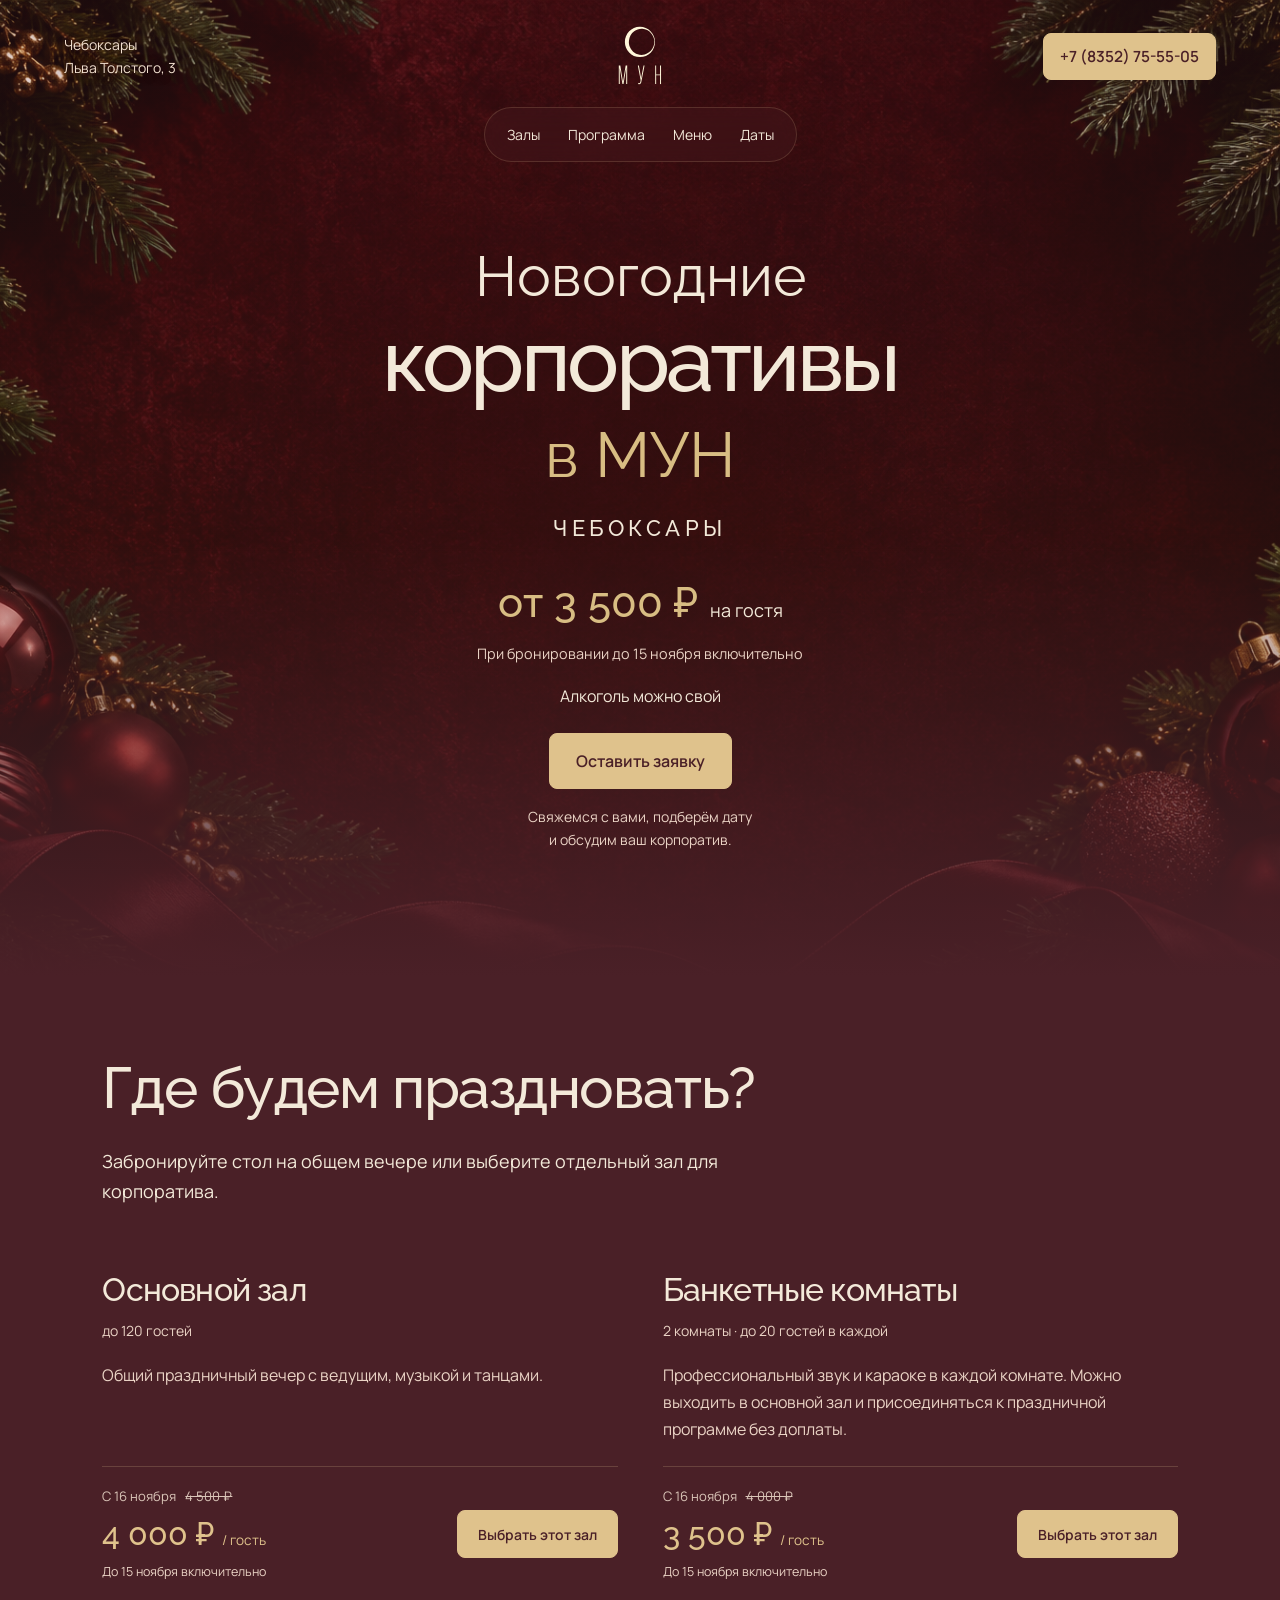
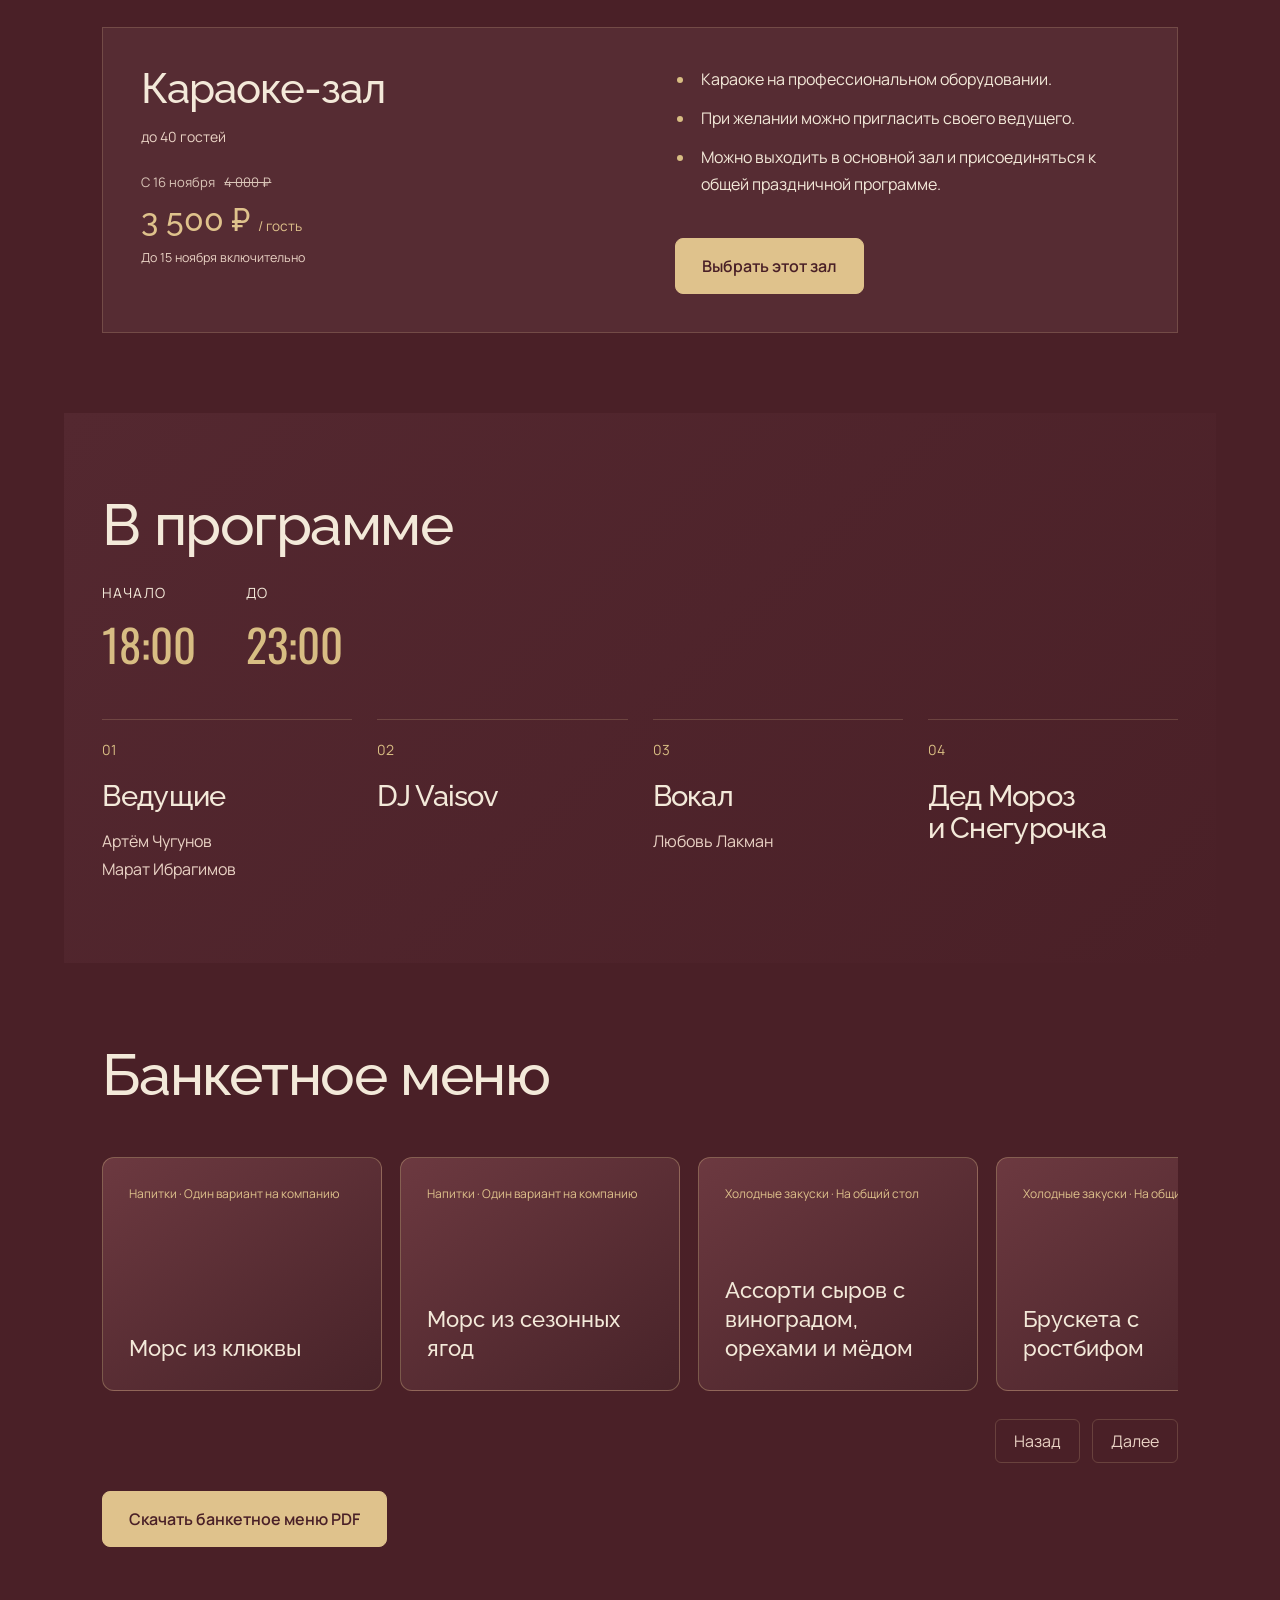
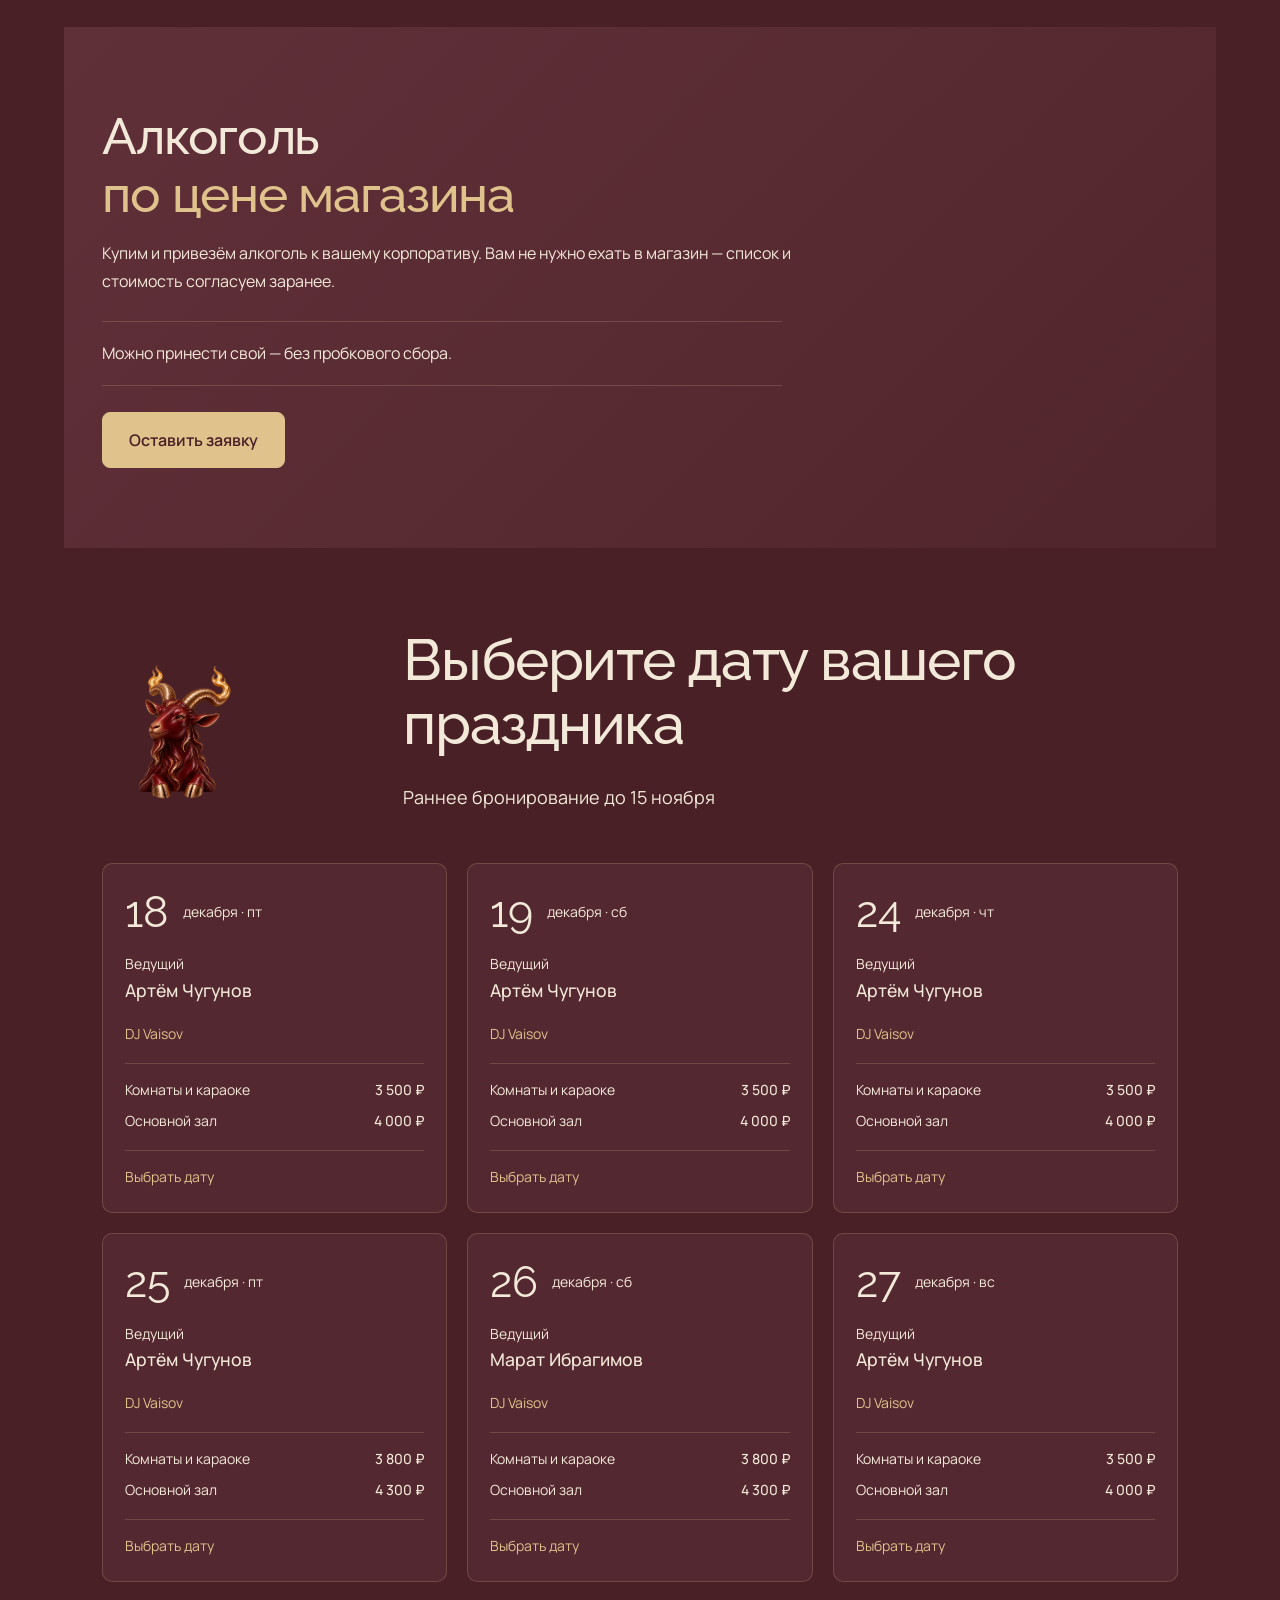
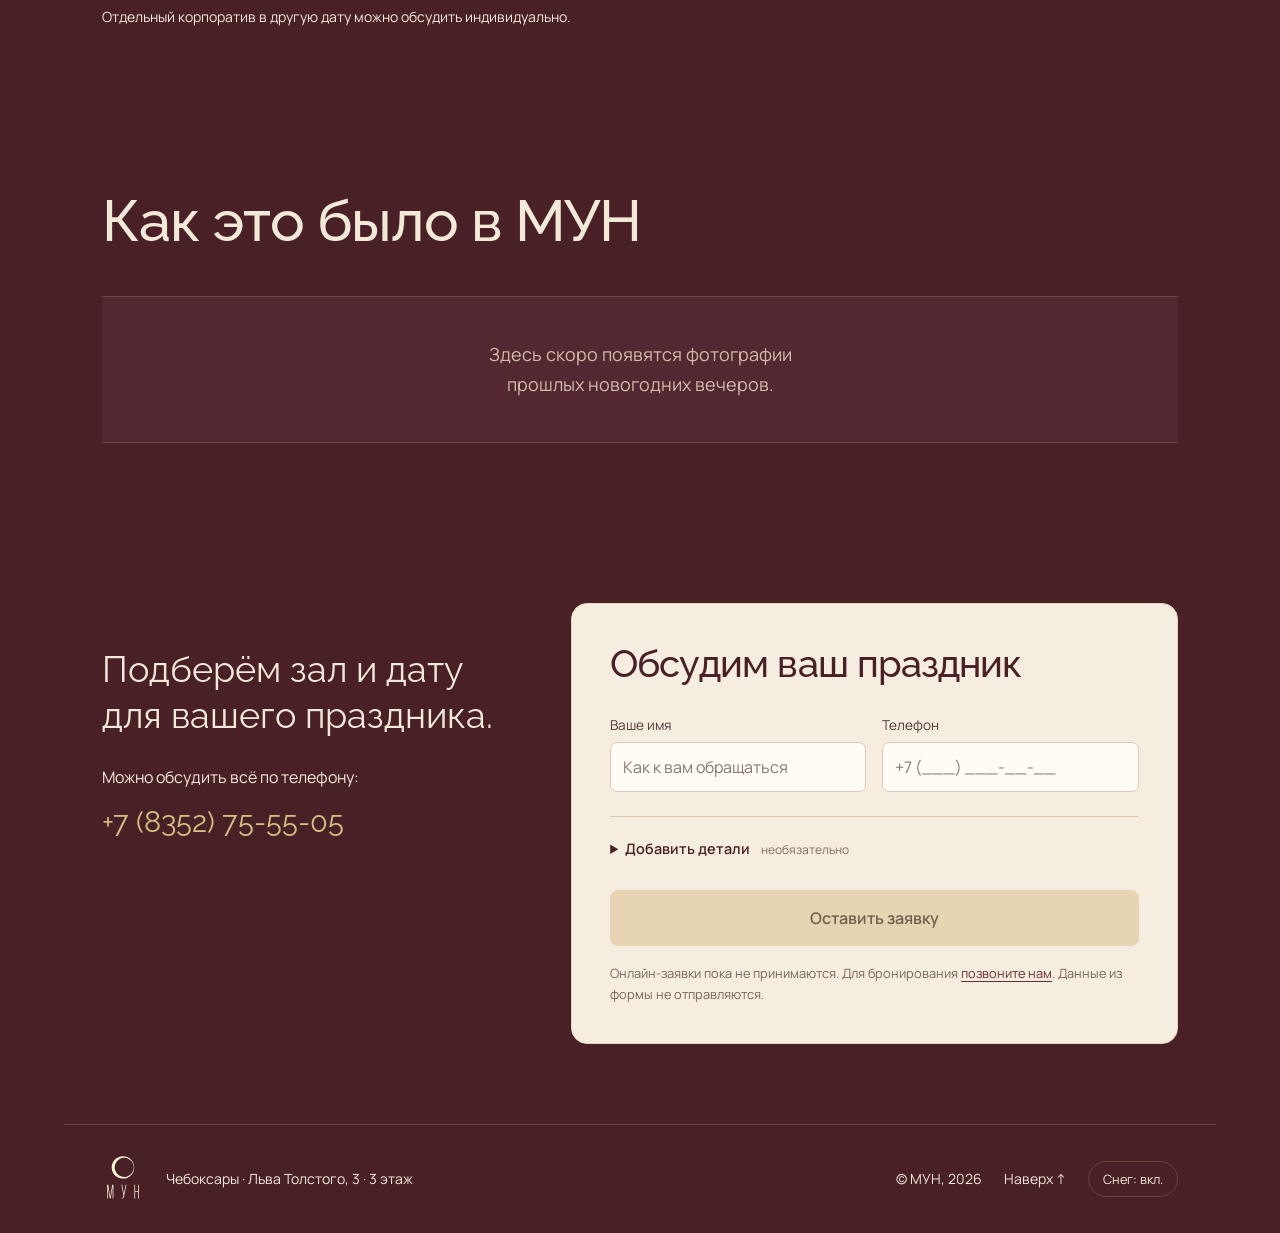
==== commit e47411ea: "Simplify menu and pricing copy, name performers and scroll date selection to booking" ====
--- a/site/new-year/index.html
+++ b/site/new-year/index.html
@@ -1,13 +1,13 @@
 <!doctype html>
-<html lang="ru"><head><meta charset="utf-8"><meta name="viewport" content="width=device-width,initial-scale=1"><title>Новогодние корпоративы в МУН, Чебоксары — от 3 500 ₽ на гостя</title><meta name="description" content="Новогодние корпоративы в МУН, Чебоксары. Основной зал до 120 гостей, караоке-зал до 40 и две банкетные комнаты до 20 гостей каждая. Декабрь 2026. Алкоголь можно свой."><meta name="theme-color" content="#4a2027"><link rel="icon" href="assets/mun-logo.svg" type="image/svg+xml"><link rel="stylesheet" href="styles.css?v=early-menu-7"><script src="page.js?v=early-menu-7" defer></script></head>
+<html lang="ru"><head><meta charset="utf-8"><meta name="viewport" content="width=device-width,initial-scale=1"><title>Новогодние корпоративы в МУН, Чебоксары — от 3 500 ₽ на гостя</title><meta name="description" content="Новогодние корпоративы в МУН, Чебоксары. Основной зал до 120 гостей, караоке-зал до 40 и две банкетные комнаты до 20 гостей каждая. Декабрь 2026. Алкоголь можно свой."><meta name="theme-color" content="#4a2027"><link rel="icon" href="assets/mun-logo.svg" type="image/svg+xml"><link rel="stylesheet" href="styles.css?v=menu-tidy-8"><script src="page.js?v=menu-tidy-8" defer></script></head>
 <body><a class="skip" href="#main">Перейти к содержимому</a>
 <header class="header"><span class="location">Чебоксары<br>Льва Толстого, 3</span><a class="brand" href="#" aria-label="МУН — начало страницы"><img src="assets/mun-logo.svg" width="62" height="70" alt="МУН"></a><a class="header-link header-phone" href="tel:+78352755505">+7 (8352) 75-55-05</a><nav aria-label="Разделы страницы"><a href="#halls">Залы</a><a href="#program">Программа</a><a href="#menu">Меню</a><a href="#dates">Даты</a></nav></header>
 <main id="main"><section class="hero"><div class="hero-copy"><h1><span class="title-top">Новогодние</span>корпоративы<span class="title-place">в МУН</span><span class="title-city">Чебоксары</span></h1><p class="offer"><strong>от 3 500 ₽</strong> на гостя</p><p class="early-offer">При бронировании до 15 ноября включительно</p><p class="alcohol-note">Алкоголь можно свой</p><a class="button accent" href="#request">Оставить заявку</a><p class="caption">Свяжемся с вами, подберём дату<br>и обсудим ваш корпоратив.</p></div></section>
-<section class="section" id="halls"><div class="section-heading"><div><h2>Где будем праздновать?</h2><p class="section-intro">Забронируйте стол на общем вечере или выберите отдельный зал для корпоратива.</p></div></div><div class="hall-grid"><article class="hall"><div class="hall-title"><h3>Основной зал</h3><span>до 120 гостей</span></div><p>Общий праздничный вечер с ведущим, музыкой и танцами.</p><div class="hall-bottom"><div class="early-price"><span class="later-price">С 16 ноября <del>4 500 ₽</del></span><strong>4 000 ₽ <small>/ гость</small></strong><span class="price-terms">До 15 ноября включительно<br>25–26 декабря: +300 ₽ на гостя</span></div><a href="#request" data-hall="Основной зал">Выбрать этот зал</a></div></article><article class="hall"><div class="hall-title"><h3>Банкетные комнаты</h3><span>2 комнаты · до 20 гостей в каждой</span></div><p>Профессиональный звук и караоке в каждой комнате. Можно выходить в основной зал и присоединяться к праздничной программе без доплаты.</p><div class="hall-bottom"><div class="early-price"><span class="later-price">С 16 ноября <del>4 000 ₽</del></span><strong>3 500 ₽ <small>/ гость</small></strong><span class="price-terms">До 15 ноября включительно<br>25–26 декабря: +300 ₽ на гостя</span></div><a href="#request" data-hall="Банкетные комнаты">Выбрать этот зал</a></div></article><article class="hall karaoke-hall"><div class="karaoke-summary"><div class="hall-title"><h3>Караоке-зал</h3><span>до 40 гостей</span></div><div class="early-price"><span class="later-price">С 16 ноября <del>4 000 ₽</del></span><strong>3 500 ₽ <small>/ гость</small></strong><span class="price-terms">До 15 ноября включительно<br>25–26 декабря: +300 ₽ на гостя</span></div></div><div class="karaoke-details"><ul><li>Караоке на профессиональном оборудовании.</li><li>При желании можно пригласить своего ведущего.</li><li>Можно выходить в основной зал и присоединяться к общей праздничной программе.</li></ul><a class="button accent" href="#request" data-hall="Караоке-зал">Выбрать этот зал</a></div></article></div></section>
-<section class="section program" id="program"><div class="section-heading"><div><h2>В программе</h2><div class="program-time"><span>Начало <strong>18:00</strong></span><span>До <strong>23:00</strong></span></div></div></div><div class="program-list"><div><span>01</span><h3>Ведущий</h3></div><div><span>02</span><h3>DJ Vaisov</h3></div><div><span>03</span><h3>Вокал</h3></div><div><span>04</span><h3>Дед Мороз<br>и Снегурочка</h3></div></div></section>
-<section class="section alcohol-section dining-section" id="menu"><span id="alcohol" class="anchor-target" aria-hidden="true"></span><div class="section-heading"><div><h2>Банкетное меню</h2></div></div><div class="dining-grid"><div class="dining-menu"><h3>Меню входит в стоимость</h3><p>Во всех залах. Каждый гость выбирает один салат и одно горячее. Морс — один вариант на компанию. Холодные закуски и хлебная корзина — на общий стол.</p><a class="button" href="assets/banquet-menu.pdf" download>Скачать меню PDF</a></div><div class="dining-alcohol"><h3>Алкоголь<br><em>по цене магазина</em></h3><p>Купим и привезём алкоголь к вашему корпоративу. Вам не нужно ехать в магазин — список и стоимость согласуем заранее.</p><p class="own-alcohol">Можно принести свой — без пробкового сбора.</p><a class="button accent" href="#request">Оставить заявку</a></div></div><div class="banquet-menu-content"><div class="menu-gallery-heading"><h3>К праздничному столу</h3><p>Фотографии блюд скоро появятся здесь.</p></div><div class="menu-carousel" role="region" aria-label="Блюда банкетного меню" tabindex="0"><article class="dish-card"><p class="dish-category">Напитки · Один вариант на компанию</p><h4>Морс из клюквы</h4></article><article class="dish-card"><p class="dish-category">Напитки · Один вариант на компанию</p><h4>Морс из сезонных ягод</h4></article><article class="dish-card"><p class="dish-category">Холодные закуски · На общий стол</p><h4>Ассорти сыров с виноградом, орехами и мёдом</h4></article><article class="dish-card"><p class="dish-category">Холодные закуски · На общий стол</p><h4>Брускета с ростбифом</h4></article><article class="dish-card"><p class="dish-category">Холодные закуски · На общий стол</p><h4>Буженина собственного приготовления</h4></article><article class="dish-card"><p class="dish-category">Холодные закуски · На общий стол</p><h4>Свежие овощи с зеленью и сметаной</h4></article><article class="dish-card"><p class="dish-category">Холодные закуски · На общий стол</p><h4>Новогодняя шуба в бокале</h4></article><article class="dish-card"><p class="dish-category">Холодные закуски · На общий стол</p><h4>Блинные конвертики со слабосолёным лососем</h4></article><article class="dish-card"><p class="dish-category">Холодные закуски · На общий стол</p><h4>Сезонные фрукты с мандаринами</h4></article><article class="dish-card"><p class="dish-category">Холодные закуски · На общий стол</p><h4>Рулетики из баклажанов</h4></article><article class="dish-card"><p class="dish-category">Салаты · Один на выбор для каждого гостя</p><h4>Цезарь с цыплёнком</h4></article><article class="dish-card"><p class="dish-category">Салаты · Один на выбор для каждого гостя</p><h4>Оливье с бужениной и малосольным огурцом</h4></article><article class="dish-card"><p class="dish-category">Салаты · Один на выбор для каждого гостя</p><h4>Салат с креветками и авокадо</h4></article><article class="dish-card"><p class="dish-category">Горячие блюда · Одно на выбор для каждого гостя</p><h4>Говяжьи щёки с молодым картофелем</h4></article><article class="dish-card"><p class="dish-category">Горячие блюда · Одно на выбор для каждого гостя</p><h4>Индейка с запечённой цветной капустой и сырным соусом</h4></article><article class="dish-card"><p class="dish-category">Горячие блюда · Одно на выбор для каждого гостя</p><h4>Куриное филе с запечённым картофелем и розмарином</h4></article><article class="dish-card"><p class="dish-category">Горячие блюда · Одно на выбор для каждого гостя</p><h4>Свиные медальоны с картофельным гратеном</h4></article><article class="dish-card"><p class="dish-category">Хлебная корзина · На общий стол</p><h4>Хлебная корзина</h4></article></div><div class="carousel-controls"><button type="button" data-slide="-1" aria-label="Предыдущие блюда">Назад</button><button type="button" data-slide="1" aria-label="Следующие блюда">Далее</button></div><div class="menu-full"><div class="menu-group"><h3>Напитки</h3><p>Один вариант на компанию</p><ul><li>Морс из клюквы</li><li>Морс из сезонных ягод</li></ul></div><div class="menu-group"><h3>Холодные закуски</h3><p>На общий стол</p><ul><li>Ассорти сыров с виноградом, орехами и мёдом</li><li>Брускета с ростбифом</li><li>Буженина собственного приготовления</li><li>Свежие овощи с зеленью и сметаной</li><li>Новогодняя шуба в бокале</li><li>Блинные конвертики со слабосолёным лососем</li><li>Сезонные фрукты с мандаринами</li><li>Рулетики из баклажанов</li></ul></div><div class="menu-group"><h3>Салаты</h3><p>Один на выбор для каждого гостя</p><ul><li>Цезарь с цыплёнком</li><li>Оливье с бужениной и малосольным огурцом</li><li>Салат с креветками и авокадо</li></ul></div><div class="menu-group"><h3>Горячие блюда</h3><p>Одно на выбор для каждого гостя</p><ul><li>Говяжьи щёки с молодым картофелем</li><li>Индейка с запечённой цветной капустой и сырным соусом</li><li>Куриное филе с запечённым картофелем и розмарином</li><li>Свиные медальоны с картофельным гратеном</li></ul></div><div class="menu-group"><h3>Хлебная корзина</h3><p>На общий стол</p><ul><li>Хлебная корзина</li></ul></div></div></div></section>
-<section class="section dates" id="dates"><div class="section-heading"><div class="dates-aside"><img class="fire-goat" src="assets/fire-goat.png" alt="" aria-hidden="true" width="160" height="180" loading="lazy"></div><div><h2>Выберите вечер.</h2><p class="section-intro">18, 19, 24, 25, 26 и 27 декабря 2026.<br>Цены на гостя при бронировании до 15 ноября включительно. На 25 и 26 декабря действует доплата 300 ₽ — она уже учтена в карточках.</p></div></div><div class="date-grid" role="group" aria-label="Желаемая дата корпоратива"></div><p class="date-note">Отдельный корпоратив в другую дату можно обсудить индивидуально.</p></section>
+<section class="section" id="halls"><div class="section-heading"><div><h2>Где будем праздновать?</h2><p class="section-intro">Забронируйте стол на общем вечере или выберите отдельный зал для корпоратива.</p></div></div><div class="hall-grid"><article class="hall"><div class="hall-title"><h3>Основной зал</h3><span>до 120 гостей</span></div><p>Общий праздничный вечер с ведущим, музыкой и танцами.</p><div class="hall-bottom"><div class="early-price"><span class="later-price">С 16 ноября <del>4 500 ₽</del></span><strong>4 000 ₽ <small>/ гость</small></strong><span class="price-terms">До 15 ноября включительно</span></div><a href="#request" data-hall="Основной зал">Выбрать этот зал</a></div></article><article class="hall"><div class="hall-title"><h3>Банкетные комнаты</h3><span>2 комнаты · до 20 гостей в каждой</span></div><p>Профессиональный звук и караоке в каждой комнате. Можно выходить в основной зал и присоединяться к праздничной программе без доплаты.</p><div class="hall-bottom"><div class="early-price"><span class="later-price">С 16 ноября <del>4 000 ₽</del></span><strong>3 500 ₽ <small>/ гость</small></strong><span class="price-terms">До 15 ноября включительно</span></div><a href="#request" data-hall="Банкетные комнаты">Выбрать этот зал</a></div></article><article class="hall karaoke-hall"><div class="karaoke-summary"><div class="hall-title"><h3>Караоке-зал</h3><span>до 40 гостей</span></div><div class="early-price"><span class="later-price">С 16 ноября <del>4 000 ₽</del></span><strong>3 500 ₽ <small>/ гость</small></strong><span class="price-terms">До 15 ноября включительно</span></div></div><div class="karaoke-details"><ul><li>Караоке на профессиональном оборудовании.</li><li>При желании можно пригласить своего ведущего.</li><li>Можно выходить в основной зал и присоединяться к общей праздничной программе.</li></ul><a class="button accent" href="#request" data-hall="Караоке-зал">Выбрать этот зал</a></div></article></div></section>
+<section class="section program" id="program"><div class="section-heading"><div><h2>В программе</h2><div class="program-time"><span>Начало <strong>18:00</strong></span><span>До <strong>23:00</strong></span></div></div></div><div class="program-list"><div><span>01</span><h3>Ведущие</h3><p class="program-names">Артём Чугунов<br>Марат Ибрагимов</p></div><div><span>02</span><h3>DJ Vaisov</h3></div><div><span>03</span><h3>Вокал</h3><p class="program-names">Любовь Лакман</p></div><div><span>04</span><h3>Дед Мороз<br>и Снегурочка</h3></div></div></section>
+<section class="section dining-section" id="menu"><div class="section-heading"><div><h2>Банкетное меню</h2></div></div><div class="menu-carousel" role="region" aria-label="Блюда банкетного меню" tabindex="0"><article class="dish-card"><p class="dish-category">Напитки · Один вариант на компанию</p><h4>Морс из клюквы</h4></article><article class="dish-card"><p class="dish-category">Напитки · Один вариант на компанию</p><h4>Морс из сезонных ягод</h4></article><article class="dish-card"><p class="dish-category">Холодные закуски · На общий стол</p><h4>Ассорти сыров с виноградом, орехами и мёдом</h4></article><article class="dish-card"><p class="dish-category">Холодные закуски · На общий стол</p><h4>Брускета с ростбифом</h4></article><article class="dish-card"><p class="dish-category">Холодные закуски · На общий стол</p><h4>Буженина собственного приготовления</h4></article><article class="dish-card"><p class="dish-category">Холодные закуски · На общий стол</p><h4>Свежие овощи с зеленью и сметаной</h4></article><article class="dish-card"><p class="dish-category">Холодные закуски · На общий стол</p><h4>Новогодняя шуба в бокале</h4></article><article class="dish-card"><p class="dish-category">Холодные закуски · На общий стол</p><h4>Блинные конвертики со слабосолёным лососем</h4></article><article class="dish-card"><p class="dish-category">Холодные закуски · На общий стол</p><h4>Сезонные фрукты с мандаринами</h4></article><article class="dish-card"><p class="dish-category">Холодные закуски · На общий стол</p><h4>Рулетики из баклажанов</h4></article><article class="dish-card"><p class="dish-category">Салаты · Один на выбор для каждого гостя</p><h4>Цезарь с цыплёнком</h4></article><article class="dish-card"><p class="dish-category">Салаты · Один на выбор для каждого гостя</p><h4>Оливье с бужениной и малосольным огурцом</h4></article><article class="dish-card"><p class="dish-category">Салаты · Один на выбор для каждого гостя</p><h4>Салат с креветками и авокадо</h4></article><article class="dish-card"><p class="dish-category">Горячие блюда · Одно на выбор для каждого гостя</p><h4>Говяжьи щёки с молодым картофелем</h4></article><article class="dish-card"><p class="dish-category">Горячие блюда · Одно на выбор для каждого гостя</p><h4>Индейка с запечённой цветной капустой и сырным соусом</h4></article><article class="dish-card"><p class="dish-category">Горячие блюда · Одно на выбор для каждого гостя</p><h4>Куриное филе с запечённым картофелем и розмарином</h4></article><article class="dish-card"><p class="dish-category">Горячие блюда · Одно на выбор для каждого гостя</p><h4>Свиные медальоны с картофельным гратеном</h4></article><article class="dish-card"><p class="dish-category">Хлебная корзина · На общий стол</p><h4>Хлебная корзина</h4></article></div><div class="carousel-controls"><button type="button" data-slide="-1" aria-label="Предыдущие блюда">Назад</button><button type="button" data-slide="1" aria-label="Следующие блюда">Далее</button></div><div class="menu-download"><a class="button" href="assets/banquet-menu.pdf" download>Скачать банкетное меню PDF</a></div></section><section class="section alcohol-section" id="alcohol"><div class="dining-alcohol"><h3>Алкоголь<br><em>по цене магазина</em></h3><p>Купим и привезём алкоголь к вашему корпоративу. Вам не нужно ехать в магазин — список и стоимость согласуем заранее.</p><p class="own-alcohol">Можно принести свой — без пробкового сбора.</p><a class="button accent" href="#request">Оставить заявку</a></div></section>
+<section class="section dates" id="dates"><div class="section-heading"><div class="dates-aside"><img class="fire-goat" src="assets/fire-goat.png" alt="" aria-hidden="true" width="160" height="180" loading="lazy"></div><div><h2>Выберите дату вашего праздника</h2><p class="section-intro">Раннее бронирование до 15 ноября</p></div></div><div class="date-grid" role="group" aria-label="Желаемая дата корпоратива"></div><p class="date-note">Отдельный корпоратив в другую дату можно обсудить индивидуально.</p></section>
 
 <section class="section memories-section" id="memories"><div class="section-heading"><div><h2>Как это было в МУН</h2></div></div><div class="gallery-pending"><p>Здесь скоро появятся фотографии<br>прошлых новогодних вечеров.</p></div></section>
-<section class="section request-section" id="request"><div class="booking-intro"><p class="booking-lead">Подберём зал и дату<br>для вашего праздника.</p><p class="section-intro">Можно обсудить всё по телефону:</p><a class="phone" href="tel:+78352755505">+7 (8352) 75-55-05</a></div><form class="booking-card" aria-label="Заявка на корпоратив"><h2>Обсудим ваш праздник</h2><div class="form-grid"><label>Ваше имя<input name="name" autocomplete="given-name" placeholder="Как к вам обращаться" required></label><label>Телефон<input type="tel" name="phone" autocomplete="tel" placeholder="+7 (___) ___-__-__" required></label></div><details class="booking-details"><summary>Добавить детали <span>необязательно</span></summary><div class="form-grid"><label>Желаемая дата<select name="date" id="date"><option value="">Выберите дату</option></select></label><label>Количество гостей<input name="guests" type="number" min="1" max="120" placeholder="Например, 12"></label><label class="wide">Зал<select name="hall" id="hall"><option value="">Помогите выбрать</option><option>Основной зал</option><option>Банкетные комнаты</option><option>Караоке-зал</option></select></label></div></details><button class="button" type="submit" disabled aria-describedby="form-note">Оставить заявку</button><p class="caption" id="form-note">Онлайн-заявки пока не принимаются. Для бронирования <a href="tel:+78352755505">позвоните нам</a>. Данные из формы не отправляются.</p></form></section></main>
+<section class="section request-section" id="request"><div class="booking-intro"><p class="booking-lead">Подберём зал и дату<br>для вашего праздника.</p><p class="section-intro">Можно обсудить всё по телефону:</p><a class="phone" href="tel:+78352755505">+7 (8352) 75-55-05</a></div><form class="booking-card" aria-label="Заявка на корпоратив"><h2 id="booking-heading" tabindex="-1">Обсудим ваш праздник</h2><div class="form-grid"><label>Ваше имя<input name="name" autocomplete="given-name" placeholder="Как к вам обращаться" required></label><label>Телефон<input type="tel" name="phone" autocomplete="tel" placeholder="+7 (___) ___-__-__" required></label></div><details class="booking-details"><summary>Добавить детали <span>необязательно</span></summary><div class="form-grid"><label>Желаемая дата<select name="date" id="date"><option value="">Выберите дату</option></select></label><label>Количество гостей<input name="guests" type="number" min="1" max="120" placeholder="Например, 12"></label><label class="wide">Зал<select name="hall" id="hall"><option value="">Помогите выбрать</option><option>Основной зал</option><option>Банкетные комнаты</option><option>Караоке-зал</option></select></label></div></details><button class="button" type="submit" disabled aria-describedby="form-note">Оставить заявку</button><p class="caption" id="form-note">Онлайн-заявки пока не принимаются. Для бронирования <a href="tel:+78352755505">позвоните нам</a>. Данные из формы не отправляются.</p></form></section></main>
 <footer><a class="brand" href="#" aria-label="МУН — начало страницы"><img src="assets/mun-logo.svg" width="48" height="54" alt="МУН"></a><p>Чебоксары · Льва Толстого, 3 · 3 этаж</p><span>© МУН, 2026</span><a href="#">Наверх ↑</a><button class="snow-toggle" type="button" aria-pressed="true" hidden>Снег: вкл.</button></footer></body></html>
--- a/site/new-year/styles.css
+++ b/site/new-year/styles.css
@@ -136,3 +136,12 @@
 .banquet-menu-content{margin-top:55px;min-width:0}.menu-gallery-heading h3{font-size:1.7rem}.menu-gallery-heading p{font-size:.85rem;color:#ead3c5}.menu-carousel{display:flex;gap:18px;overflow-x:auto;scroll-snap-type:x mandatory;padding:8px 0 18px;scrollbar-color:#dfc28c #51252c}.dish-card{flex:0 0 280px;scroll-snap-align:start;min-height:195px;padding:26px;border:1px solid #dfc28c55;border-radius:12px;background:linear-gradient(145deg,#6c3940,#482329);display:flex;flex-direction:column;justify-content:space-between}.dish-category{font-size:.75rem;color:#dfc28c;margin:0 0 22px}.dish-card h4{font-family:Raleway,Arial,sans-serif;font-size:1.35rem;font-weight:500;line-height:1.35;margin:0}.carousel-controls{display:flex;gap:12px;justify-content:flex-end;margin-top:10px}.carousel-controls button{background:transparent;color:#ead3c5;border:1px solid var(--line);padding:10px 18px;border-radius:6px;cursor:pointer}.menu-full{display:grid;grid-template-columns:1fr 1fr;gap:35px 7%;margin-top:40px}.menu-group h3{font-size:1.5rem}.menu-group>p{font-size:.8rem;color:#dfc28c;margin:10px 0 16px}.menu-group ul{padding-left:18px;line-height:1.8;font-size:.9rem}.menu-group li{padding-bottom:8px}
 @media(max-width:900px){.date-grid{grid-template-columns:repeat(2,minmax(0,1fr))}}
 @media(max-width:700px){.date-grid{grid-template-columns:1fr}.menu-full{grid-template-columns:1fr;gap:25px}.dish-card{flex-basis:85%;min-height:180px}.dining-grid .button{width:100%;padding-left:15px;padding-right:15px}.early-offer{font-size:.8rem}.date-grid .event-card{padding:24px}.banquet-menu-content{margin-top:40px}}
+
+/* Menu, download and alcohol follow one another without repeated copy. */
+.menu-download{margin-top:28px}.menu-download .button{max-width:100%}
+.alcohol-section>.dining-alcohol{max-width:760px}
+.alcohol-section>.dining-alcohol h3{font-size:clamp(2rem,4vw,3.5rem);line-height:1.15}
+.alcohol-section>.dining-alcohol h3 em{font-style:normal;color:#dfc28c}
+.program-names{font-size:1rem;line-height:1.7;color:#ead3c5;margin:16px 0 0}
+#booking-heading:focus{outline:none}
+@media(max-width:700px){.menu-download .button{width:100%;font-size:.875rem;padding:16px 12px}.program-names{font-size:.9rem}.dates .section-heading{grid-template-columns:minmax(0,1fr)}.dates .dates-aside{grid-column:1;grid-row:2}.dates .section-heading>div:last-child{grid-column:1;grid-row:1}}
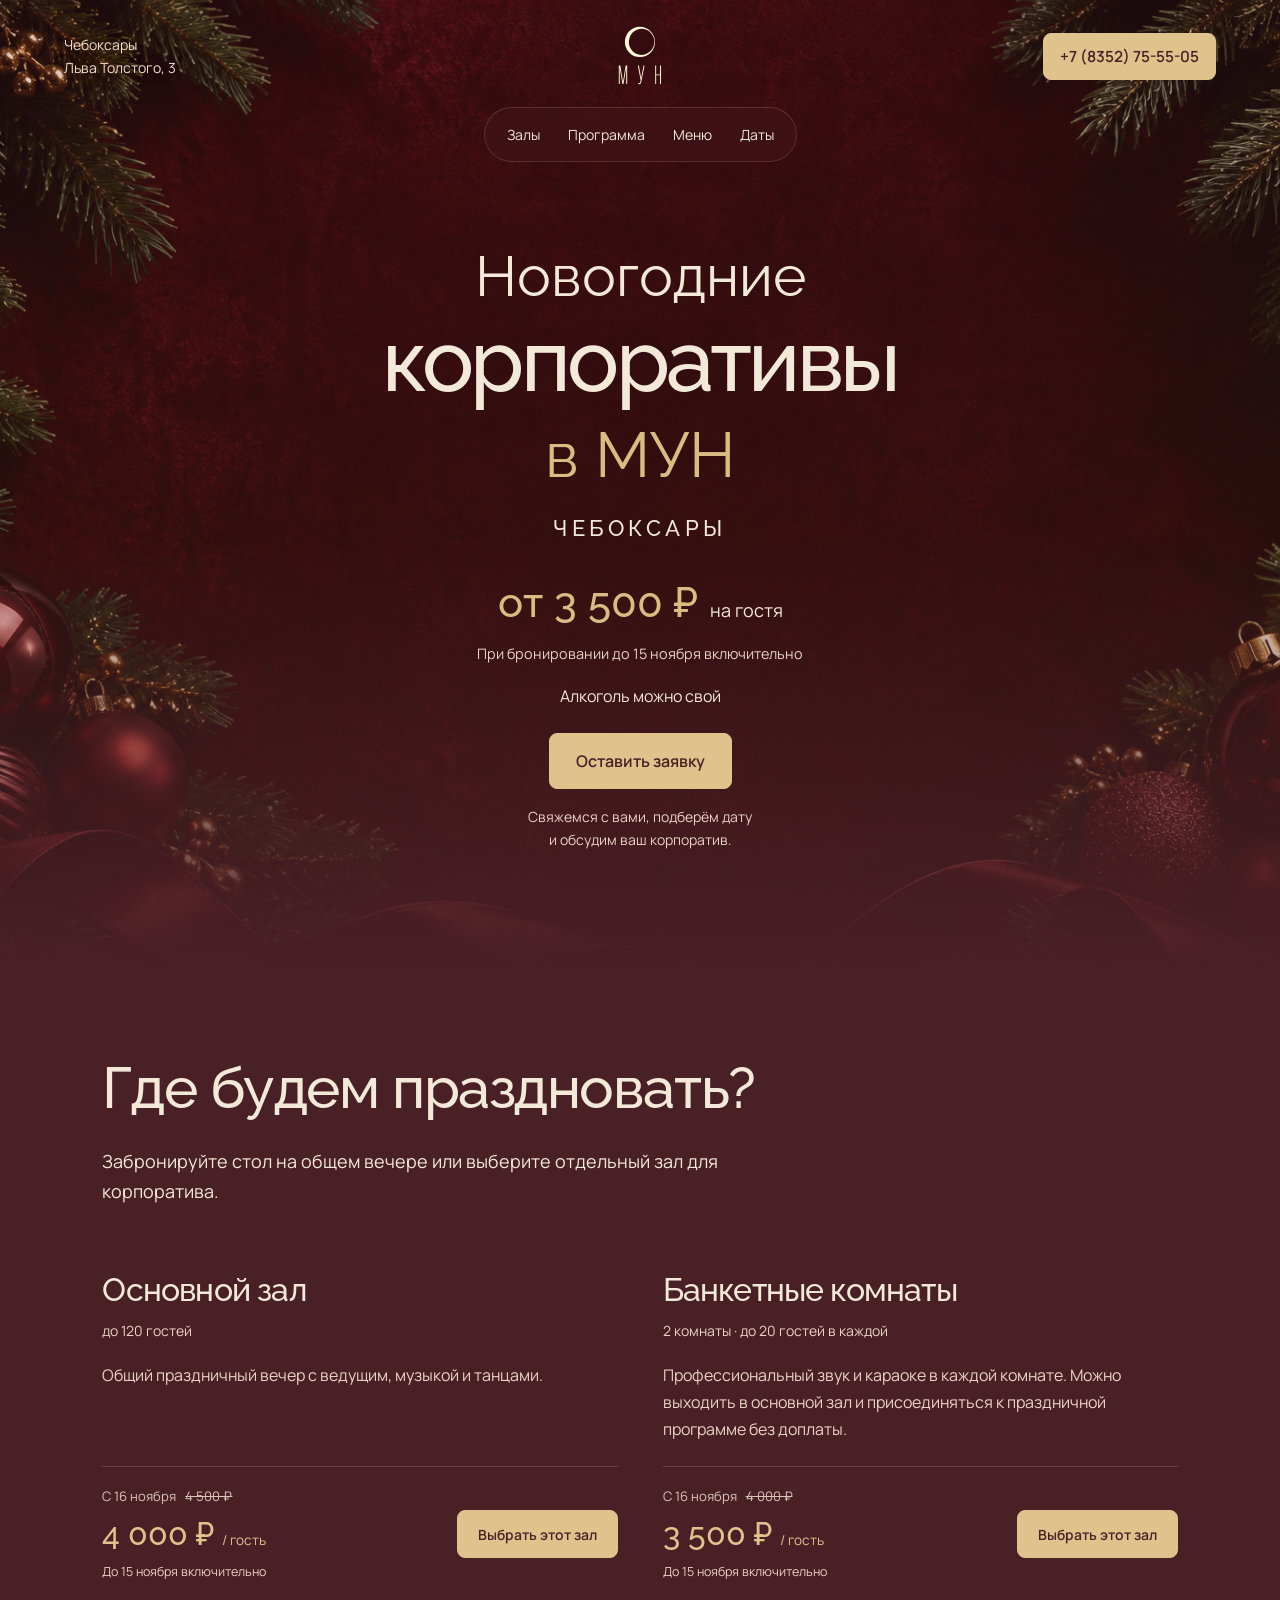
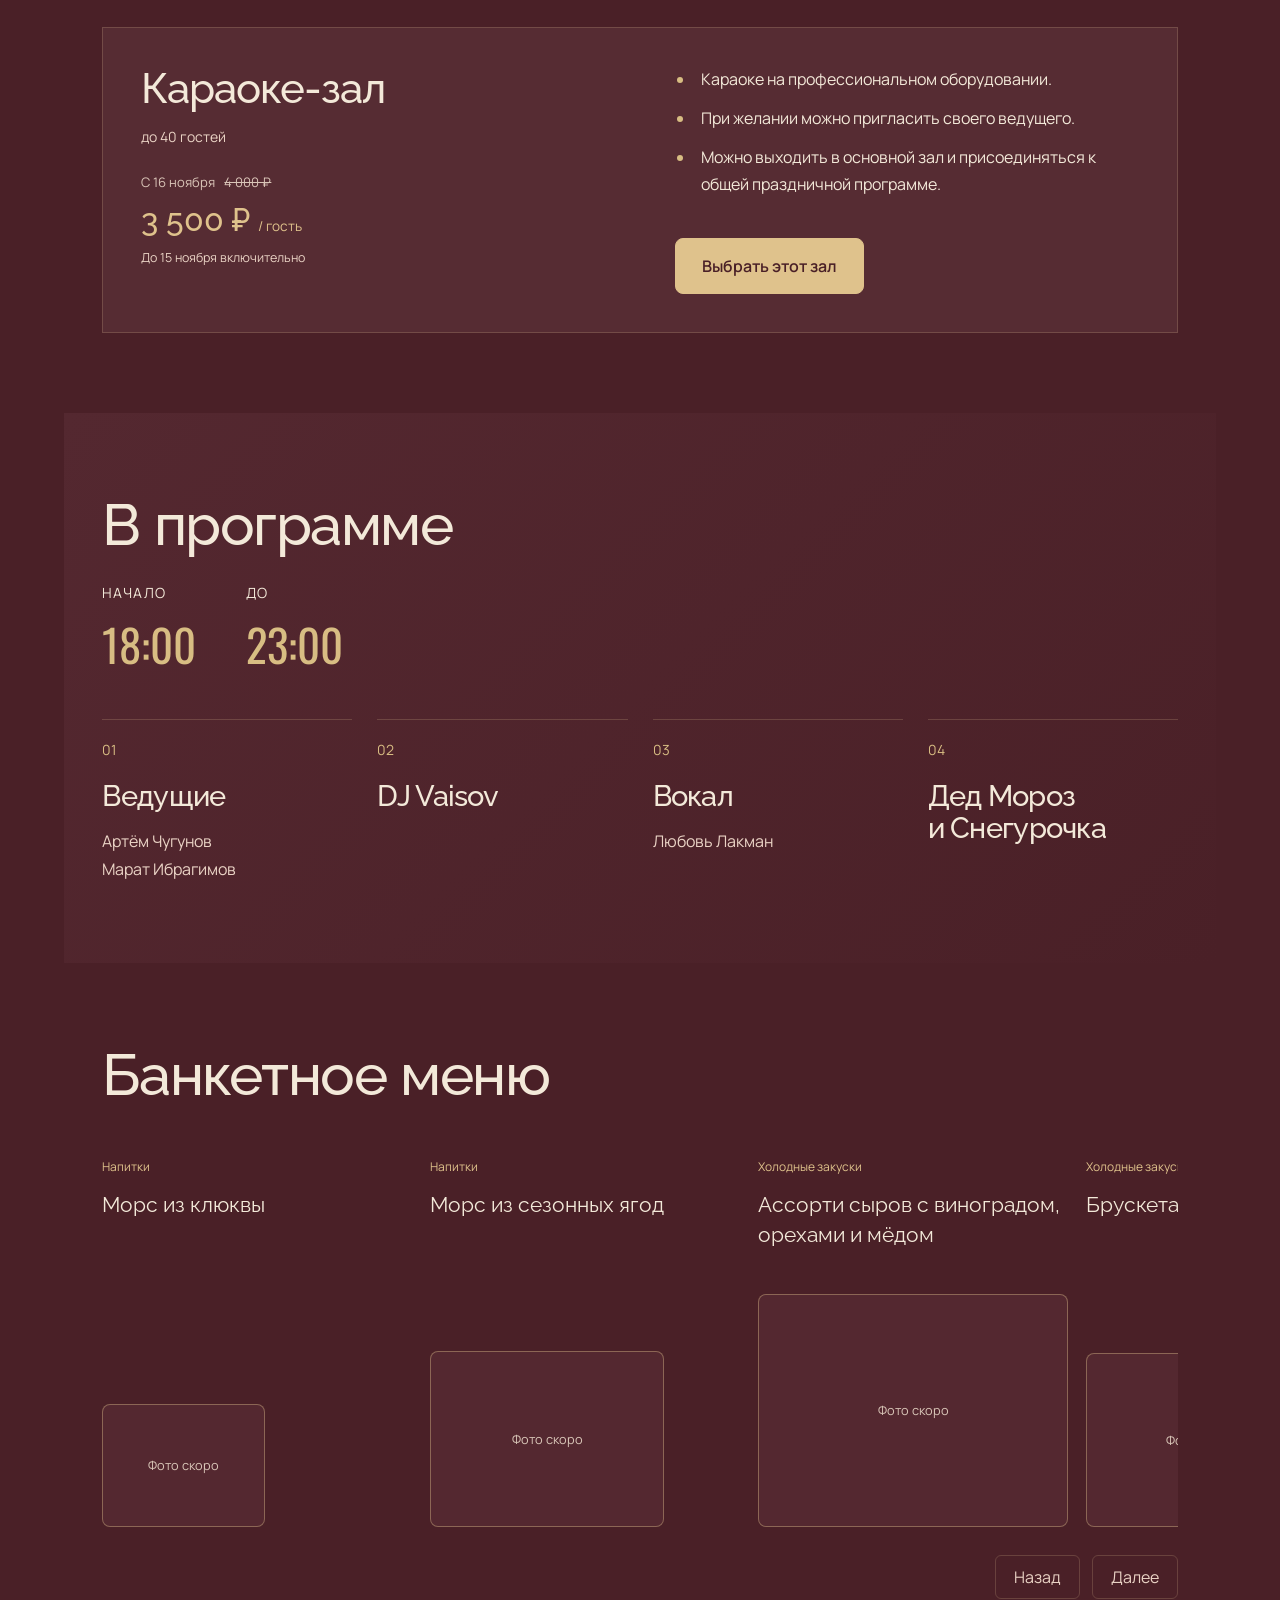
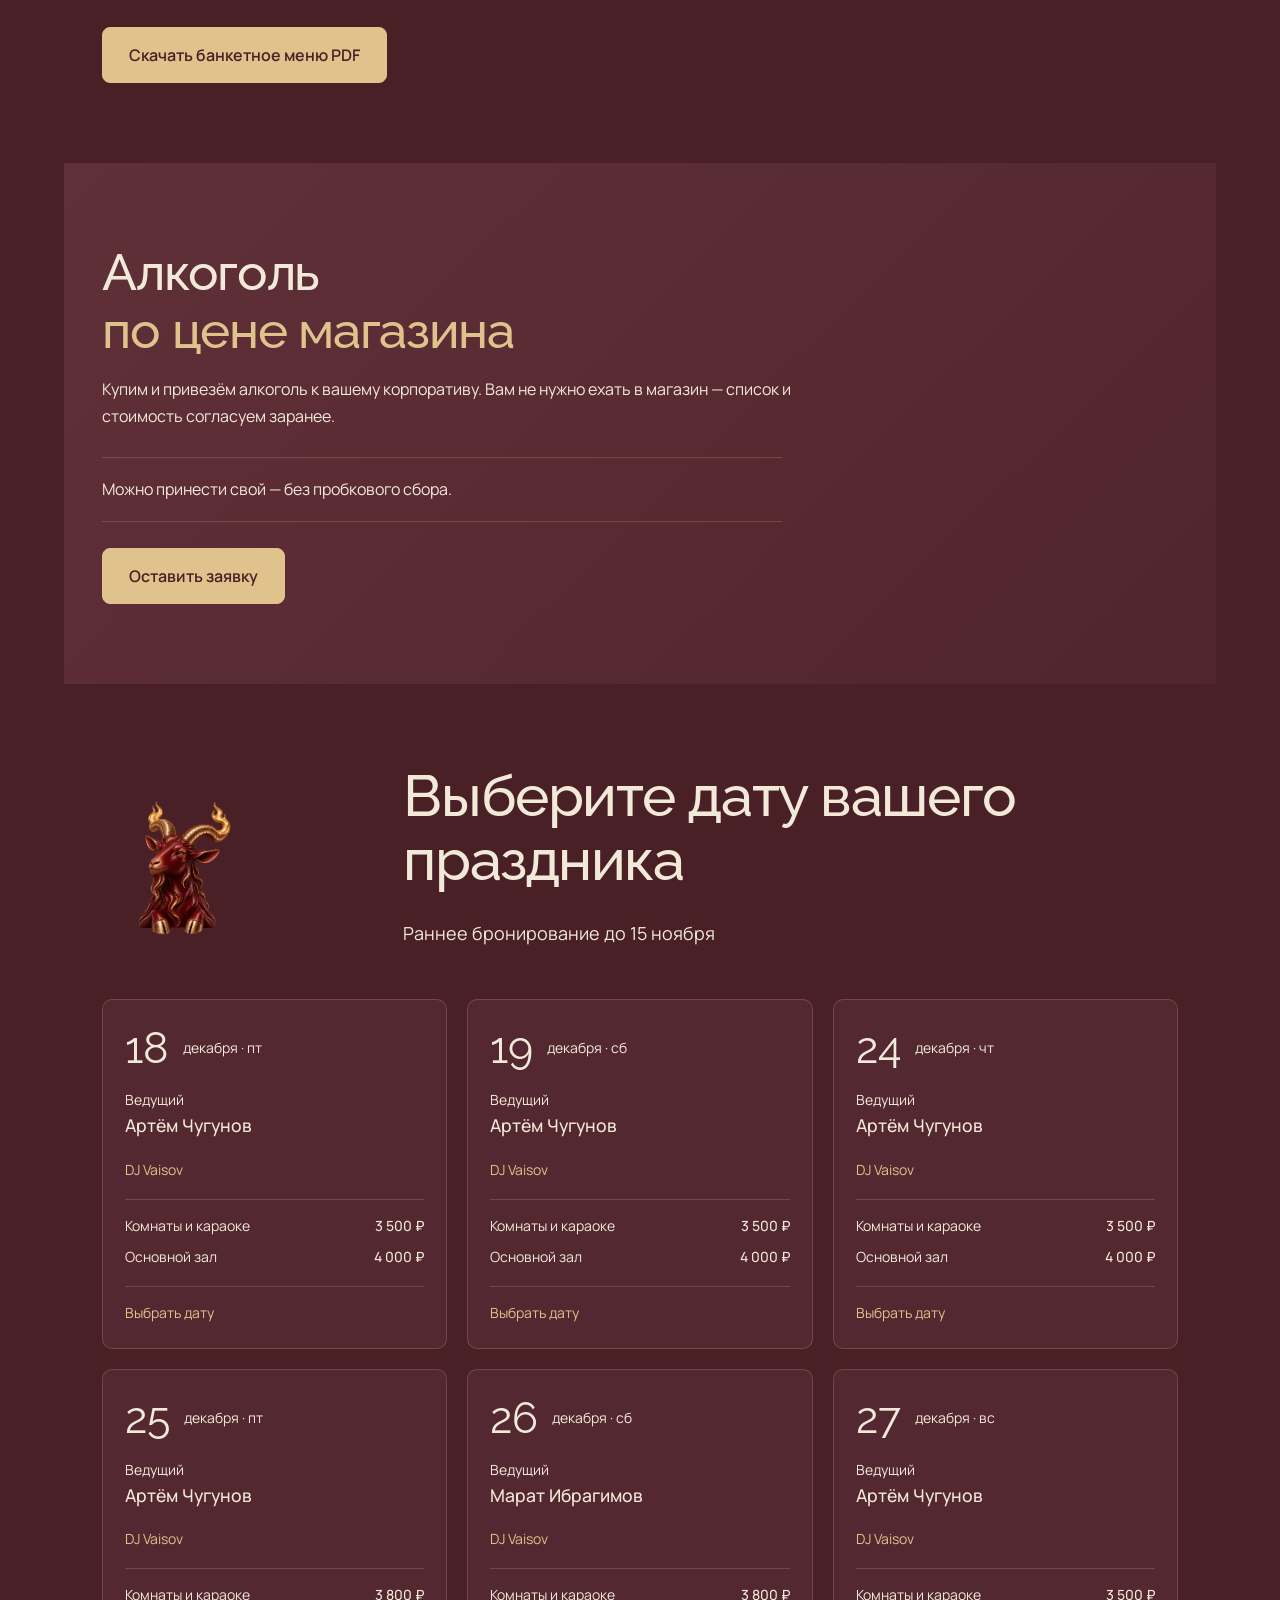
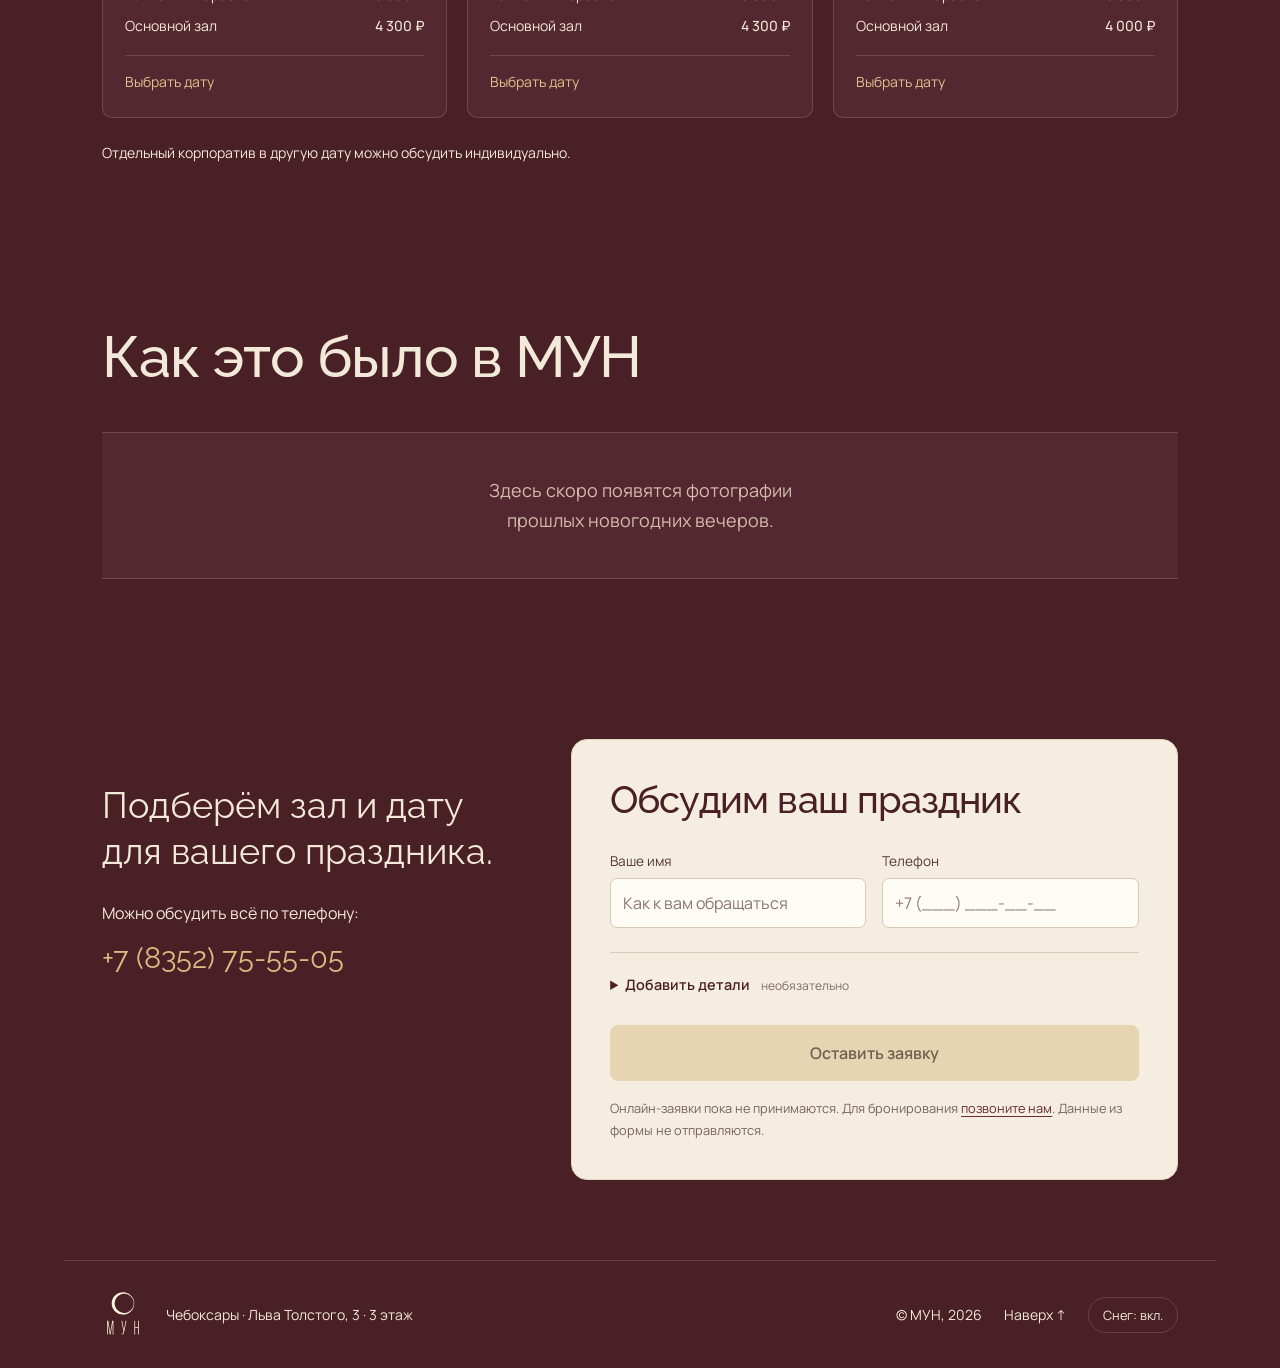
==== commit bdac1e42: "Place dish titles above framed photo placeholders using existing typography" ====
--- a/site/new-year/index.html
+++ b/site/new-year/index.html
@@ -1,11 +1,11 @@
 <!doctype html>
-<html lang="ru"><head><meta charset="utf-8"><meta name="viewport" content="width=device-width,initial-scale=1"><title>Новогодние корпоративы в МУН, Чебоксары — от 3 500 ₽ на гостя</title><meta name="description" content="Новогодние корпоративы в МУН, Чебоксары. Основной зал до 120 гостей, караоке-зал до 40 и две банкетные комнаты до 20 гостей каждая. Декабрь 2026. Алкоголь можно свой."><meta name="theme-color" content="#4a2027"><link rel="icon" href="assets/mun-logo.svg" type="image/svg+xml"><link rel="stylesheet" href="styles.css?v=menu-tidy-8"><script src="page.js?v=menu-tidy-8" defer></script></head>
+<html lang="ru"><head><meta charset="utf-8"><meta name="viewport" content="width=device-width,initial-scale=1"><title>Новогодние корпоративы в МУН, Чебоксары — от 3 500 ₽ на гостя</title><meta name="description" content="Новогодние корпоративы в МУН, Чебоксары. Основной зал до 120 гостей, караоке-зал до 40 и две банкетные комнаты до 20 гостей каждая. Декабрь 2026. Алкоголь можно свой."><meta name="theme-color" content="#4a2027"><link rel="icon" href="assets/mun-logo.svg" type="image/svg+xml"><link rel="stylesheet" href="styles.css?v=dish-photos-9"><script src="page.js?v=menu-tidy-8" defer></script></head>
 <body><a class="skip" href="#main">Перейти к содержимому</a>
 <header class="header"><span class="location">Чебоксары<br>Льва Толстого, 3</span><a class="brand" href="#" aria-label="МУН — начало страницы"><img src="assets/mun-logo.svg" width="62" height="70" alt="МУН"></a><a class="header-link header-phone" href="tel:+78352755505">+7 (8352) 75-55-05</a><nav aria-label="Разделы страницы"><a href="#halls">Залы</a><a href="#program">Программа</a><a href="#menu">Меню</a><a href="#dates">Даты</a></nav></header>
 <main id="main"><section class="hero"><div class="hero-copy"><h1><span class="title-top">Новогодние</span>корпоративы<span class="title-place">в МУН</span><span class="title-city">Чебоксары</span></h1><p class="offer"><strong>от 3 500 ₽</strong> на гостя</p><p class="early-offer">При бронировании до 15 ноября включительно</p><p class="alcohol-note">Алкоголь можно свой</p><a class="button accent" href="#request">Оставить заявку</a><p class="caption">Свяжемся с вами, подберём дату<br>и обсудим ваш корпоратив.</p></div></section>
 <section class="section" id="halls"><div class="section-heading"><div><h2>Где будем праздновать?</h2><p class="section-intro">Забронируйте стол на общем вечере или выберите отдельный зал для корпоратива.</p></div></div><div class="hall-grid"><article class="hall"><div class="hall-title"><h3>Основной зал</h3><span>до 120 гостей</span></div><p>Общий праздничный вечер с ведущим, музыкой и танцами.</p><div class="hall-bottom"><div class="early-price"><span class="later-price">С 16 ноября <del>4 500 ₽</del></span><strong>4 000 ₽ <small>/ гость</small></strong><span class="price-terms">До 15 ноября включительно</span></div><a href="#request" data-hall="Основной зал">Выбрать этот зал</a></div></article><article class="hall"><div class="hall-title"><h3>Банкетные комнаты</h3><span>2 комнаты · до 20 гостей в каждой</span></div><p>Профессиональный звук и караоке в каждой комнате. Можно выходить в основной зал и присоединяться к праздничной программе без доплаты.</p><div class="hall-bottom"><div class="early-price"><span class="later-price">С 16 ноября <del>4 000 ₽</del></span><strong>3 500 ₽ <small>/ гость</small></strong><span class="price-terms">До 15 ноября включительно</span></div><a href="#request" data-hall="Банкетные комнаты">Выбрать этот зал</a></div></article><article class="hall karaoke-hall"><div class="karaoke-summary"><div class="hall-title"><h3>Караоке-зал</h3><span>до 40 гостей</span></div><div class="early-price"><span class="later-price">С 16 ноября <del>4 000 ₽</del></span><strong>3 500 ₽ <small>/ гость</small></strong><span class="price-terms">До 15 ноября включительно</span></div></div><div class="karaoke-details"><ul><li>Караоке на профессиональном оборудовании.</li><li>При желании можно пригласить своего ведущего.</li><li>Можно выходить в основной зал и присоединяться к общей праздничной программе.</li></ul><a class="button accent" href="#request" data-hall="Караоке-зал">Выбрать этот зал</a></div></article></div></section>
 <section class="section program" id="program"><div class="section-heading"><div><h2>В программе</h2><div class="program-time"><span>Начало <strong>18:00</strong></span><span>До <strong>23:00</strong></span></div></div></div><div class="program-list"><div><span>01</span><h3>Ведущие</h3><p class="program-names">Артём Чугунов<br>Марат Ибрагимов</p></div><div><span>02</span><h3>DJ Vaisov</h3></div><div><span>03</span><h3>Вокал</h3><p class="program-names">Любовь Лакман</p></div><div><span>04</span><h3>Дед Мороз<br>и Снегурочка</h3></div></div></section>
-<section class="section dining-section" id="menu"><div class="section-heading"><div><h2>Банкетное меню</h2></div></div><div class="menu-carousel" role="region" aria-label="Блюда банкетного меню" tabindex="0"><article class="dish-card"><p class="dish-category">Напитки · Один вариант на компанию</p><h4>Морс из клюквы</h4></article><article class="dish-card"><p class="dish-category">Напитки · Один вариант на компанию</p><h4>Морс из сезонных ягод</h4></article><article class="dish-card"><p class="dish-category">Холодные закуски · На общий стол</p><h4>Ассорти сыров с виноградом, орехами и мёдом</h4></article><article class="dish-card"><p class="dish-category">Холодные закуски · На общий стол</p><h4>Брускета с ростбифом</h4></article><article class="dish-card"><p class="dish-category">Холодные закуски · На общий стол</p><h4>Буженина собственного приготовления</h4></article><article class="dish-card"><p class="dish-category">Холодные закуски · На общий стол</p><h4>Свежие овощи с зеленью и сметаной</h4></article><article class="dish-card"><p class="dish-category">Холодные закуски · На общий стол</p><h4>Новогодняя шуба в бокале</h4></article><article class="dish-card"><p class="dish-category">Холодные закуски · На общий стол</p><h4>Блинные конвертики со слабосолёным лососем</h4></article><article class="dish-card"><p class="dish-category">Холодные закуски · На общий стол</p><h4>Сезонные фрукты с мандаринами</h4></article><article class="dish-card"><p class="dish-category">Холодные закуски · На общий стол</p><h4>Рулетики из баклажанов</h4></article><article class="dish-card"><p class="dish-category">Салаты · Один на выбор для каждого гостя</p><h4>Цезарь с цыплёнком</h4></article><article class="dish-card"><p class="dish-category">Салаты · Один на выбор для каждого гостя</p><h4>Оливье с бужениной и малосольным огурцом</h4></article><article class="dish-card"><p class="dish-category">Салаты · Один на выбор для каждого гостя</p><h4>Салат с креветками и авокадо</h4></article><article class="dish-card"><p class="dish-category">Горячие блюда · Одно на выбор для каждого гостя</p><h4>Говяжьи щёки с молодым картофелем</h4></article><article class="dish-card"><p class="dish-category">Горячие блюда · Одно на выбор для каждого гостя</p><h4>Индейка с запечённой цветной капустой и сырным соусом</h4></article><article class="dish-card"><p class="dish-category">Горячие блюда · Одно на выбор для каждого гостя</p><h4>Куриное филе с запечённым картофелем и розмарином</h4></article><article class="dish-card"><p class="dish-category">Горячие блюда · Одно на выбор для каждого гостя</p><h4>Свиные медальоны с картофельным гратеном</h4></article><article class="dish-card"><p class="dish-category">Хлебная корзина · На общий стол</p><h4>Хлебная корзина</h4></article></div><div class="carousel-controls"><button type="button" data-slide="-1" aria-label="Предыдущие блюда">Назад</button><button type="button" data-slide="1" aria-label="Следующие блюда">Далее</button></div><div class="menu-download"><a class="button" href="assets/banquet-menu.pdf" download>Скачать банкетное меню PDF</a></div></section><section class="section alcohol-section" id="alcohol"><div class="dining-alcohol"><h3>Алкоголь<br><em>по цене магазина</em></h3><p>Купим и привезём алкоголь к вашему корпоративу. Вам не нужно ехать в магазин — список и стоимость согласуем заранее.</p><p class="own-alcohol">Можно принести свой — без пробкового сбора.</p><a class="button accent" href="#request">Оставить заявку</a></div></section>
+<section class="section dining-section" id="menu"><div class="section-heading"><div><h2>Банкетное меню</h2></div></div><div class="menu-carousel" role="region" aria-label="Блюда банкетного меню" tabindex="0"><article class="dish-card"><p class="dish-category">Напитки</p><h4>Морс из клюквы</h4><div class="dish-photo-placeholder"><span>Фото скоро</span></div></article><article class="dish-card"><p class="dish-category">Напитки</p><h4>Морс из сезонных ягод</h4><div class="dish-photo-placeholder"><span>Фото скоро</span></div></article><article class="dish-card"><p class="dish-category">Холодные закуски</p><h4>Ассорти сыров с виноградом, орехами и мёдом</h4><div class="dish-photo-placeholder"><span>Фото скоро</span></div></article><article class="dish-card"><p class="dish-category">Холодные закуски</p><h4>Брускета с ростбифом</h4><div class="dish-photo-placeholder"><span>Фото скоро</span></div></article><article class="dish-card"><p class="dish-category">Холодные закуски</p><h4>Буженина собственного приготовления</h4><div class="dish-photo-placeholder"><span>Фото скоро</span></div></article><article class="dish-card"><p class="dish-category">Холодные закуски</p><h4>Свежие овощи с зеленью и сметаной</h4><div class="dish-photo-placeholder"><span>Фото скоро</span></div></article><article class="dish-card"><p class="dish-category">Холодные закуски</p><h4>Новогодняя шуба в бокале</h4><div class="dish-photo-placeholder"><span>Фото скоро</span></div></article><article class="dish-card"><p class="dish-category">Холодные закуски</p><h4>Блинные конвертики со слабосолёным лососем</h4><div class="dish-photo-placeholder"><span>Фото скоро</span></div></article><article class="dish-card"><p class="dish-category">Холодные закуски</p><h4>Сезонные фрукты с мандаринами</h4><div class="dish-photo-placeholder"><span>Фото скоро</span></div></article><article class="dish-card"><p class="dish-category">Холодные закуски</p><h4>Рулетики из баклажанов</h4><div class="dish-photo-placeholder"><span>Фото скоро</span></div></article><article class="dish-card"><p class="dish-category">Салаты</p><h4>Цезарь с цыплёнком</h4><div class="dish-photo-placeholder"><span>Фото скоро</span></div></article><article class="dish-card"><p class="dish-category">Салаты</p><h4>Оливье с бужениной и малосольным огурцом</h4><div class="dish-photo-placeholder"><span>Фото скоро</span></div></article><article class="dish-card"><p class="dish-category">Салаты</p><h4>Салат с креветками и авокадо</h4><div class="dish-photo-placeholder"><span>Фото скоро</span></div></article><article class="dish-card"><p class="dish-category">Горячие блюда</p><h4>Говяжьи щёки с молодым картофелем</h4><div class="dish-photo-placeholder"><span>Фото скоро</span></div></article><article class="dish-card"><p class="dish-category">Горячие блюда</p><h4>Индейка с запечённой цветной капустой и сырным соусом</h4><div class="dish-photo-placeholder"><span>Фото скоро</span></div></article><article class="dish-card"><p class="dish-category">Горячие блюда</p><h4>Куриное филе с запечённым картофелем и розмарином</h4><div class="dish-photo-placeholder"><span>Фото скоро</span></div></article><article class="dish-card"><p class="dish-category">Горячие блюда</p><h4>Свиные медальоны с картофельным гратеном</h4><div class="dish-photo-placeholder"><span>Фото скоро</span></div></article><article class="dish-card"><p class="dish-category">Хлебная корзина</p><h4>Хлебная корзина</h4><div class="dish-photo-placeholder"><span>Фото скоро</span></div></article></div><div class="carousel-controls"><button type="button" data-slide="-1" aria-label="Предыдущие блюда">Назад</button><button type="button" data-slide="1" aria-label="Следующие блюда">Далее</button></div><div class="menu-download"><a class="button" href="assets/banquet-menu.pdf" download>Скачать банкетное меню PDF</a></div></section><section class="section alcohol-section" id="alcohol"><div class="dining-alcohol"><h3>Алкоголь<br><em>по цене магазина</em></h3><p>Купим и привезём алкоголь к вашему корпоративу. Вам не нужно ехать в магазин — список и стоимость согласуем заранее.</p><p class="own-alcohol">Можно принести свой — без пробкового сбора.</p><a class="button accent" href="#request">Оставить заявку</a></div></section>
 <section class="section dates" id="dates"><div class="section-heading"><div class="dates-aside"><img class="fire-goat" src="assets/fire-goat.png" alt="" aria-hidden="true" width="160" height="180" loading="lazy"></div><div><h2>Выберите дату вашего праздника</h2><p class="section-intro">Раннее бронирование до 15 ноября</p></div></div><div class="date-grid" role="group" aria-label="Желаемая дата корпоратива"></div><p class="date-note">Отдельный корпоратив в другую дату можно обсудить индивидуально.</p></section>
 
 <section class="section memories-section" id="memories"><div class="section-heading"><div><h2>Как это было в МУН</h2></div></div><div class="gallery-pending"><p>Здесь скоро появятся фотографии<br>прошлых новогодних вечеров.</p></div></section>
--- a/site/new-year/styles.css
+++ b/site/new-year/styles.css
@@ -145,3 +145,12 @@
 .program-names{font-size:1rem;line-height:1.7;color:#ead3c5;margin:16px 0 0}
 #booking-heading:focus{outline:none}
 @media(max-width:700px){.menu-download .button{width:100%;font-size:.875rem;padding:16px 12px}.program-names{font-size:.9rem}.dates .section-heading{grid-template-columns:minmax(0,1fr)}.dates .dates-aside{grid-column:1;grid-row:2}.dates .section-heading>div:last-child{grid-column:1;grid-row:1}}
+
+/* Existing typeface, a clear title and a separate frame for each future photo. */
+.menu-carousel{align-items:stretch;gap:18px}
+.dish-card{flex:0 0 310px;min-width:0;min-height:0;padding:0;border:0;border-radius:0;background:transparent;display:grid;grid-template-rows:auto minmax(5.6em,1fr) auto;gap:14px;align-content:start}
+.dish-card .dish-category{font-size:.75rem;line-height:1.6;margin:0;color:#dfc28c}
+.dish-card h4{font-family:Raleway,Arial,sans-serif;font-weight:400;font-size:1.3rem;line-height:1.4;letter-spacing:0;text-align:left;margin:0;overflow-wrap:break-word}
+.dish-photo-placeholder{width:100%;aspect-ratio:4/3;display:flex;align-items:center;justify-content:center;border:1px solid #dfc28c66;border-radius:8px;background:#542830;color:#d8c5b7}
+.dish-photo-placeholder span{font-family:Manrope,Arial,sans-serif;font-weight:400;font-size:.8rem}
+@media(max-width:700px){.dish-card{flex-basis:85%;min-height:0}.dish-card h4{font-size:1.2rem;line-height:1.45}.dish-card{grid-template-rows:auto minmax(5.8em,1fr) auto;gap:12px}}
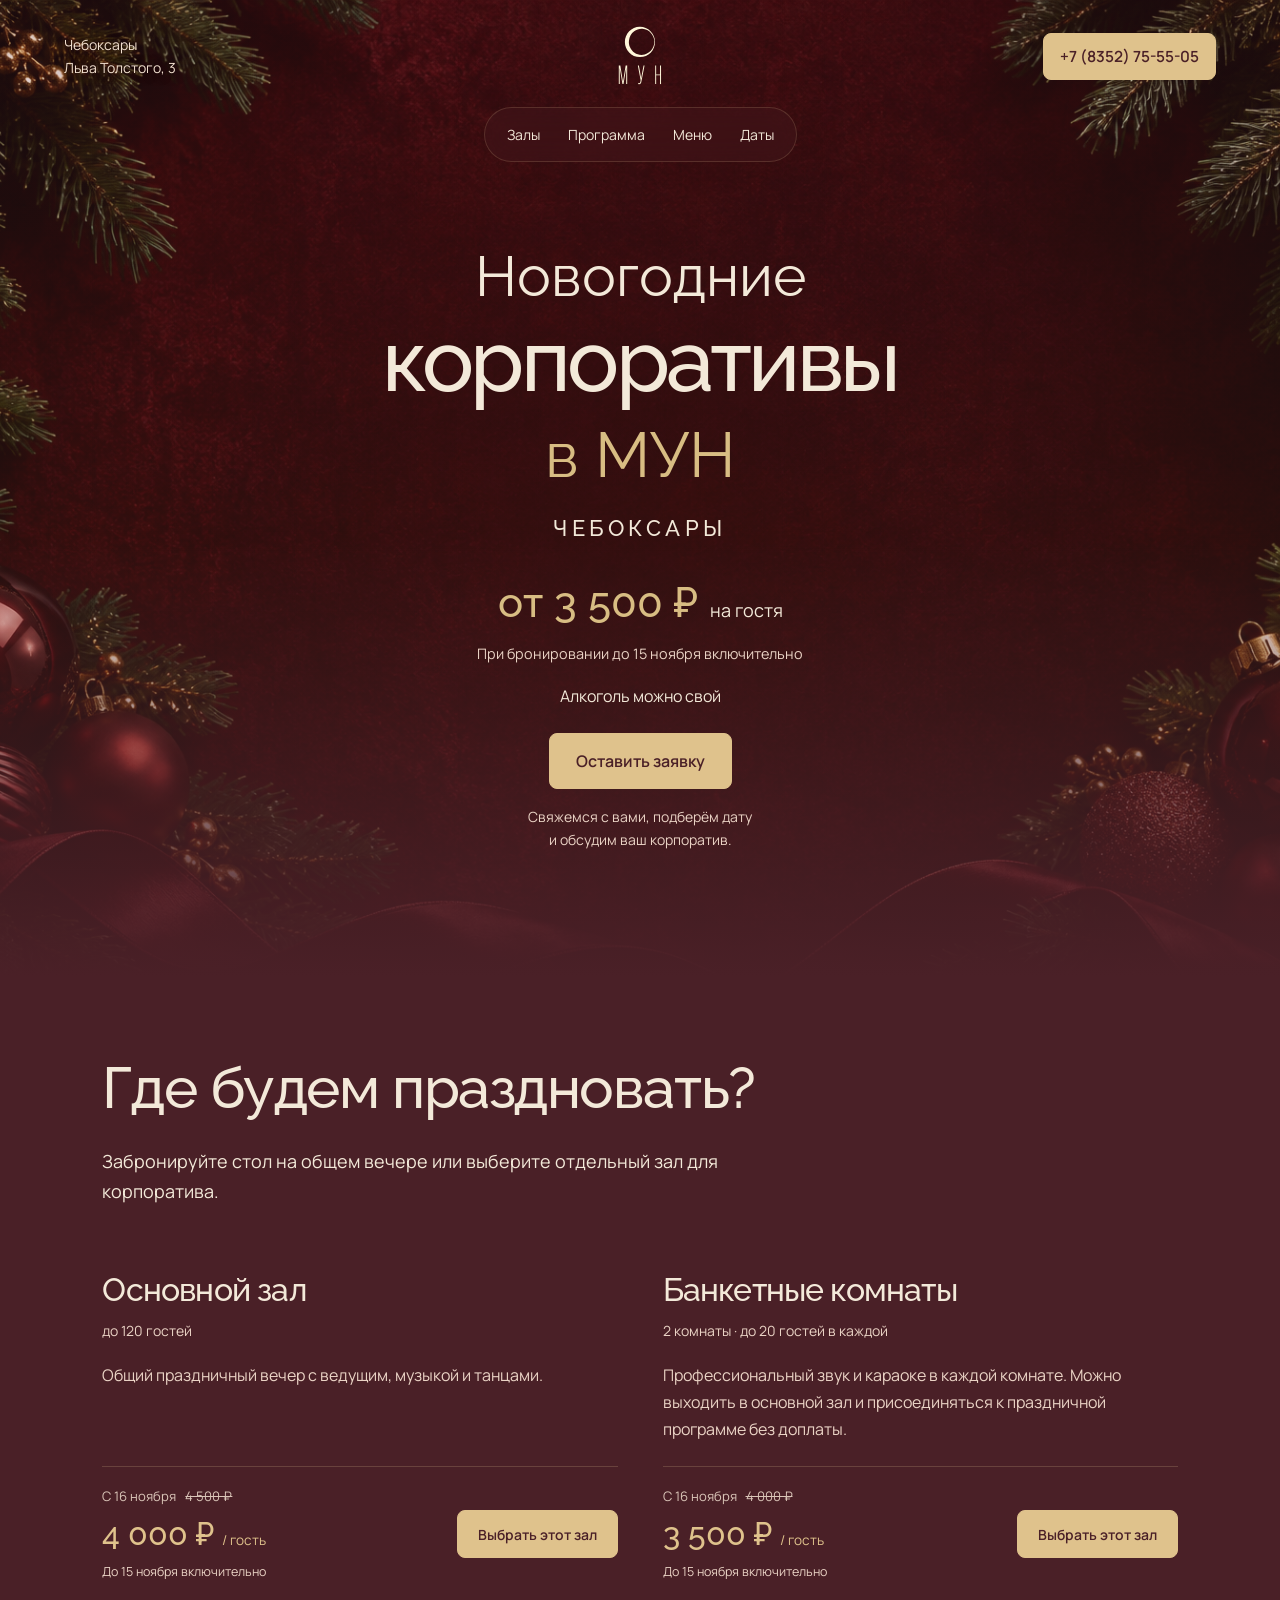
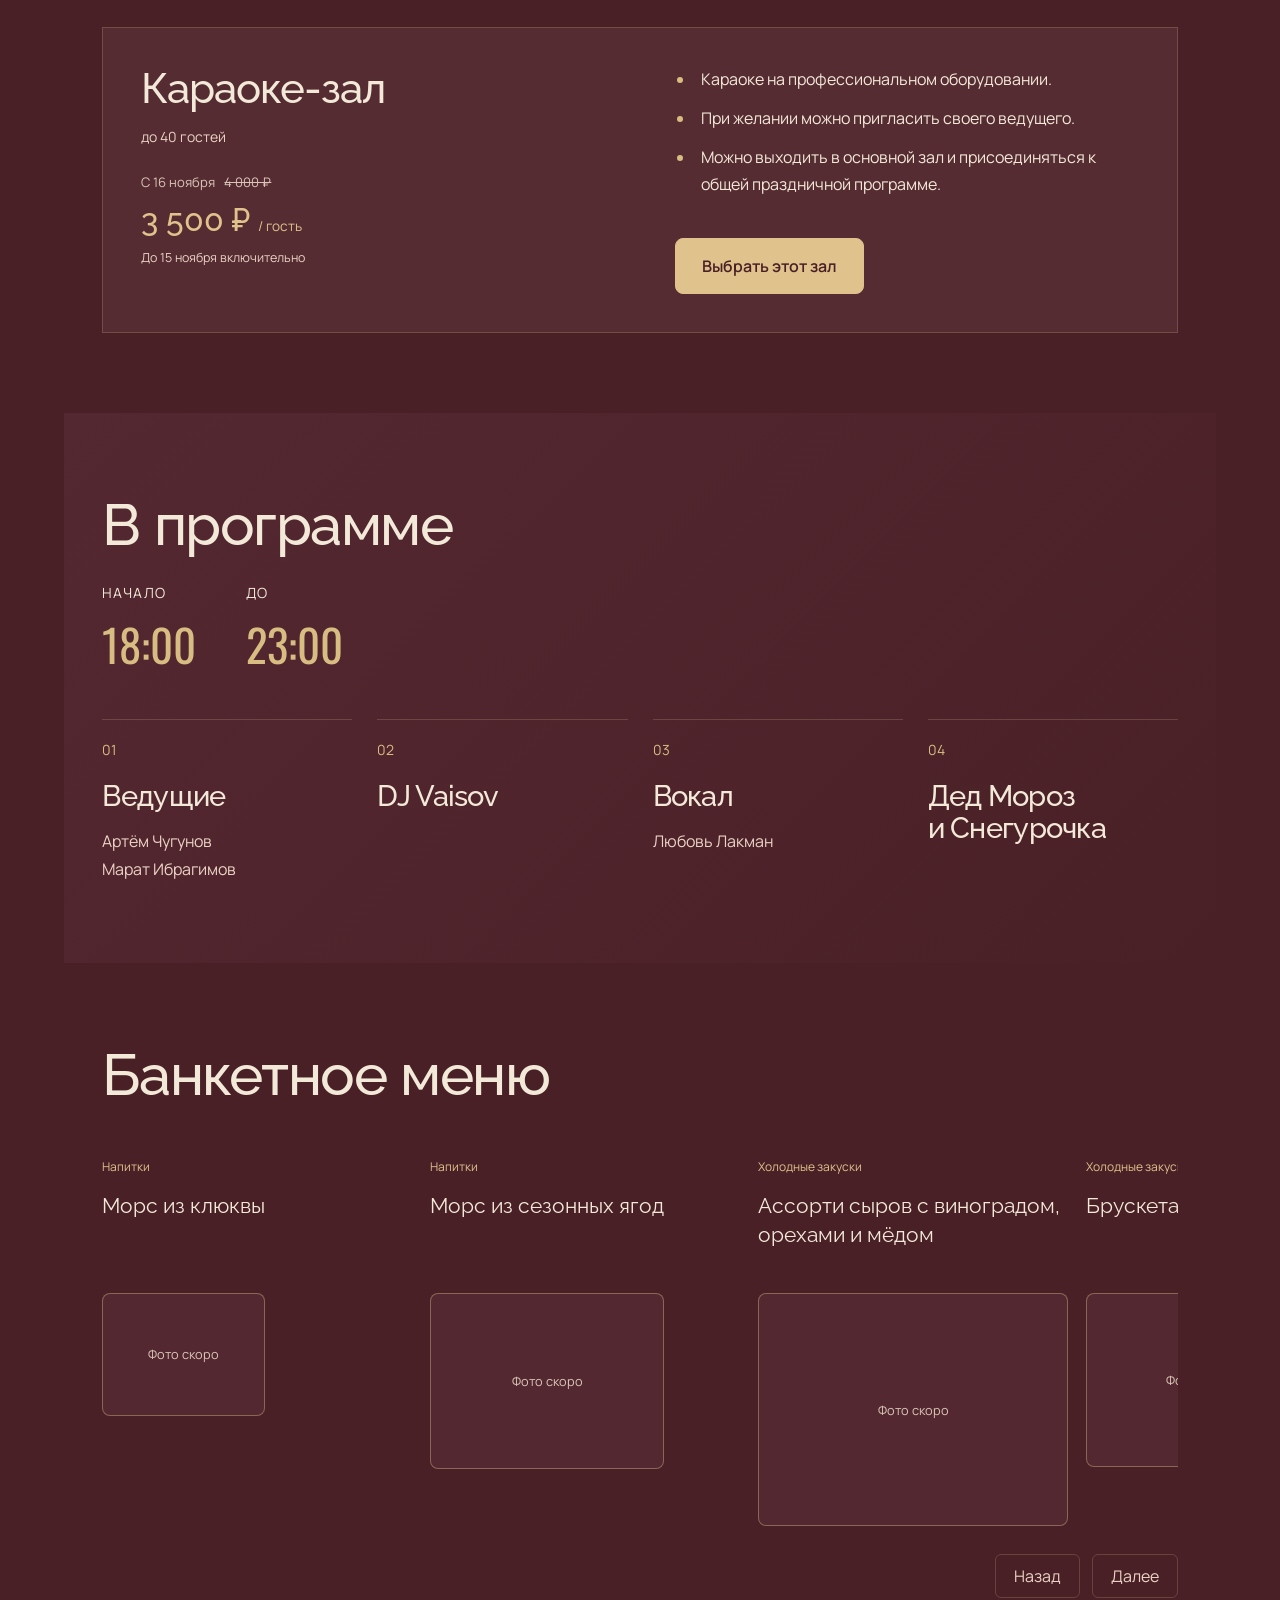
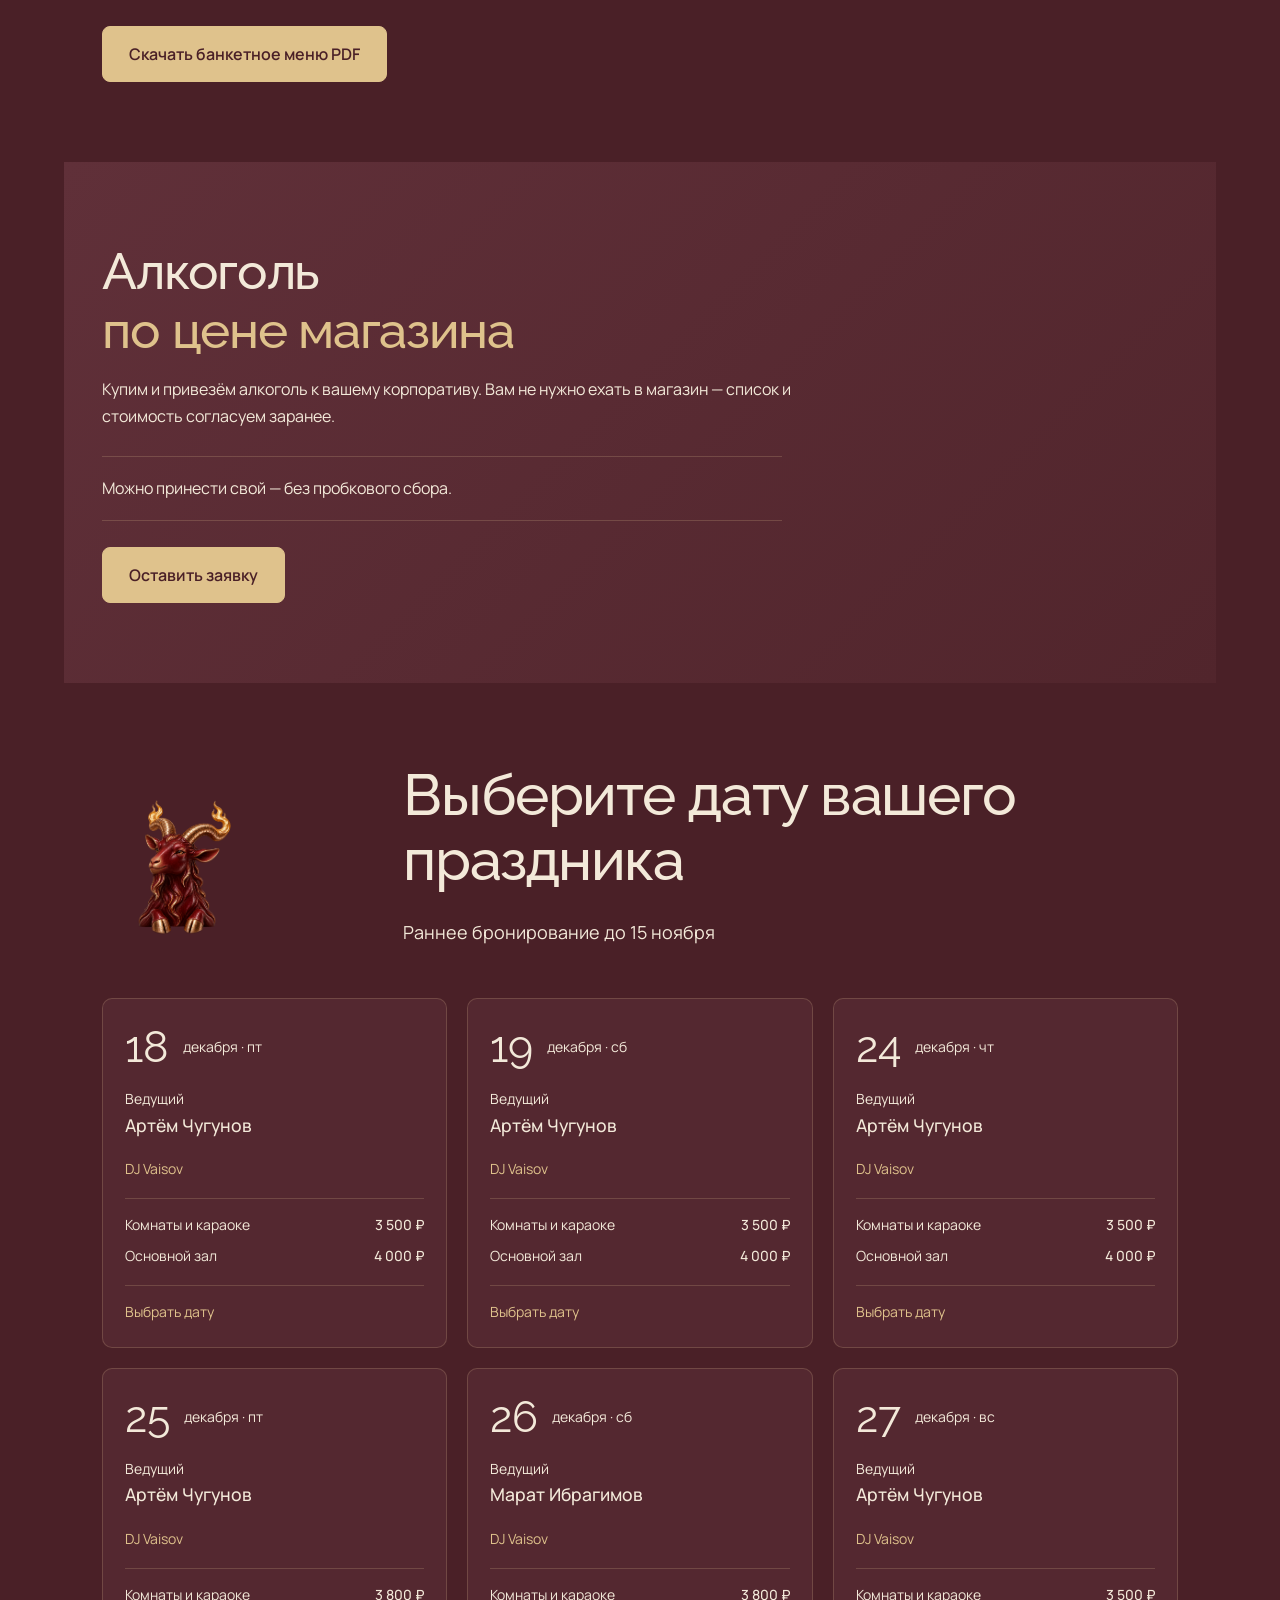
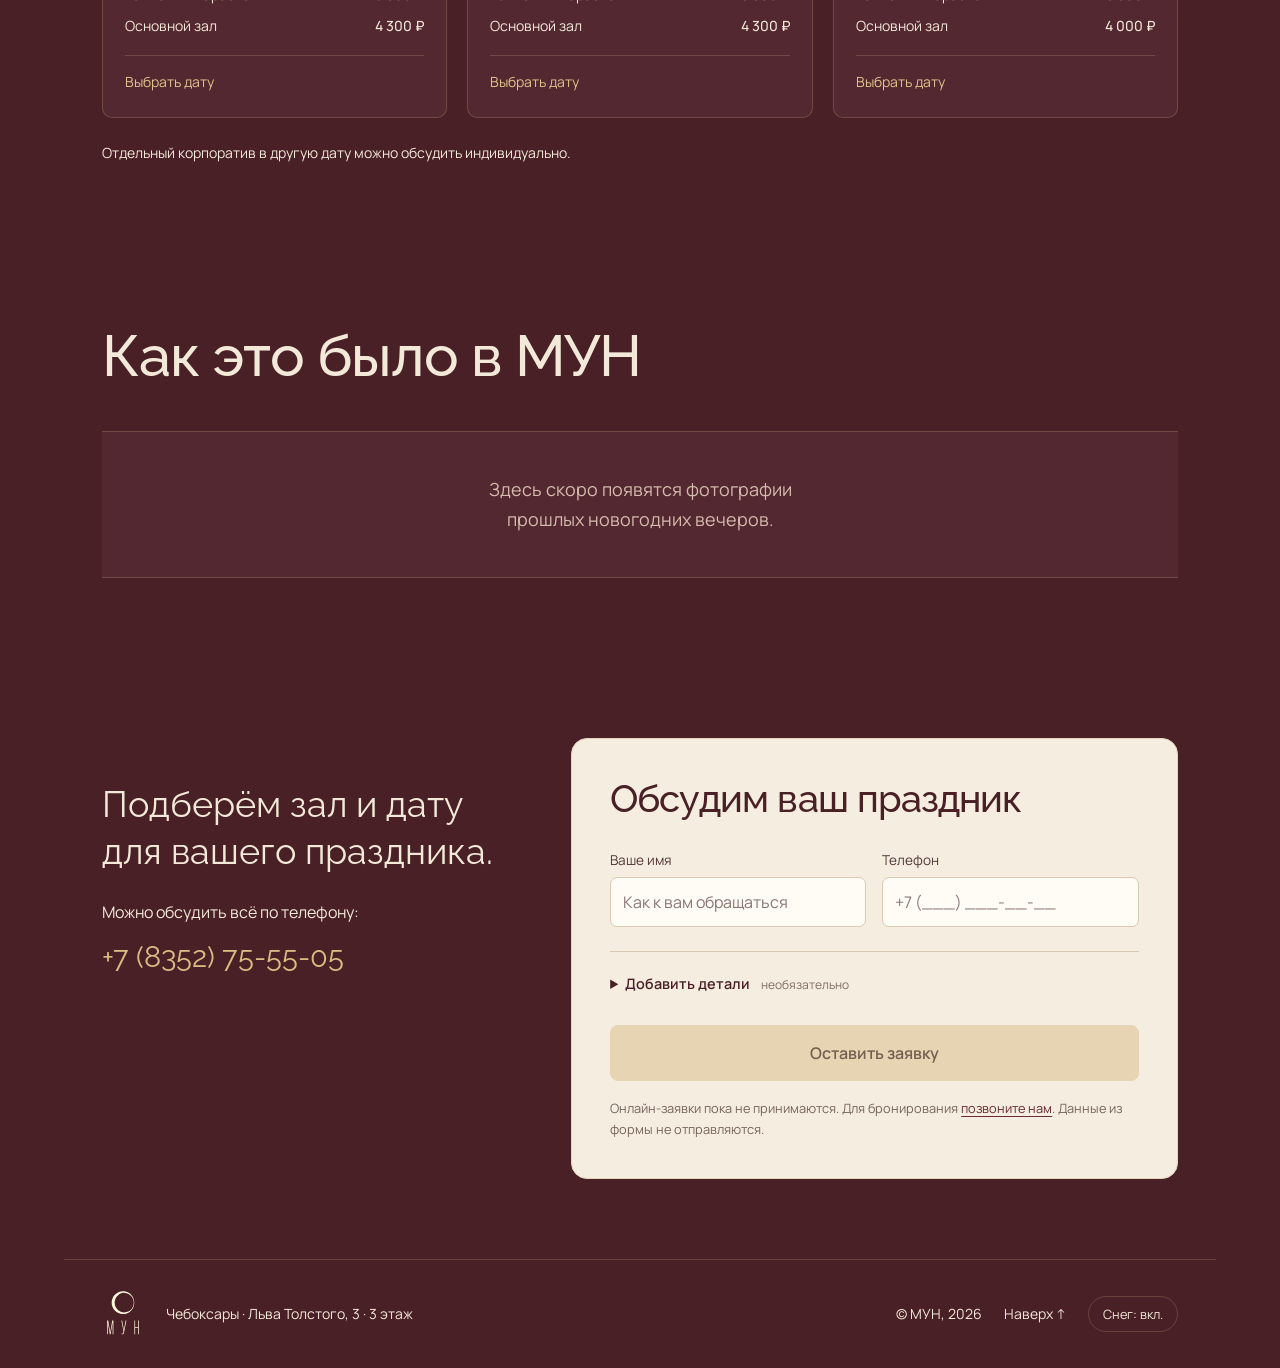
==== commit 63369373: "Align dish card text rows and prevent photo frame stretching" ====
--- a/site/new-year/index.html
+++ b/site/new-year/index.html
@@ -1,5 +1,5 @@
 <!doctype html>
-<html lang="ru"><head><meta charset="utf-8"><meta name="viewport" content="width=device-width,initial-scale=1"><title>Новогодние корпоративы в МУН, Чебоксары — от 3 500 ₽ на гостя</title><meta name="description" content="Новогодние корпоративы в МУН, Чебоксары. Основной зал до 120 гостей, караоке-зал до 40 и две банкетные комнаты до 20 гостей каждая. Декабрь 2026. Алкоголь можно свой."><meta name="theme-color" content="#4a2027"><link rel="icon" href="assets/mun-logo.svg" type="image/svg+xml"><link rel="stylesheet" href="styles.css?v=dish-photos-9"><script src="page.js?v=menu-tidy-8" defer></script></head>
+<html lang="ru"><head><meta charset="utf-8"><meta name="viewport" content="width=device-width,initial-scale=1"><title>Новогодние корпоративы в МУН, Чебоксары — от 3 500 ₽ на гостя</title><meta name="description" content="Новогодние корпоративы в МУН, Чебоксары. Основной зал до 120 гостей, караоке-зал до 40 и две банкетные комнаты до 20 гостей каждая. Декабрь 2026. Алкоголь можно свой."><meta name="theme-color" content="#4a2027"><link rel="icon" href="assets/mun-logo.svg" type="image/svg+xml"><link rel="stylesheet" href="styles.css?v=equal-cards-10"><script src="page.js?v=equal-cards-10" defer></script></head>
 <body><a class="skip" href="#main">Перейти к содержимому</a>
 <header class="header"><span class="location">Чебоксары<br>Льва Толстого, 3</span><a class="brand" href="#" aria-label="МУН — начало страницы"><img src="assets/mun-logo.svg" width="62" height="70" alt="МУН"></a><a class="header-link header-phone" href="tel:+78352755505">+7 (8352) 75-55-05</a><nav aria-label="Разделы страницы"><a href="#halls">Залы</a><a href="#program">Программа</a><a href="#menu">Меню</a><a href="#dates">Даты</a></nav></header>
 <main id="main"><section class="hero"><div class="hero-copy"><h1><span class="title-top">Новогодние</span>корпоративы<span class="title-place">в МУН</span><span class="title-city">Чебоксары</span></h1><p class="offer"><strong>от 3 500 ₽</strong> на гостя</p><p class="early-offer">При бронировании до 15 ноября включительно</p><p class="alcohol-note">Алкоголь можно свой</p><a class="button accent" href="#request">Оставить заявку</a><p class="caption">Свяжемся с вами, подберём дату<br>и обсудим ваш корпоратив.</p></div></section>
--- a/site/new-year/styles.css
+++ b/site/new-year/styles.css
@@ -154,3 +154,9 @@
 .dish-photo-placeholder{width:100%;aspect-ratio:4/3;display:flex;align-items:center;justify-content:center;border:1px solid #dfc28c66;border-radius:8px;background:#542830;color:#d8c5b7}
 .dish-photo-placeholder span{font-family:Manrope,Arial,sans-serif;font-weight:400;font-size:.8rem}
 @media(max-width:700px){.dish-card{flex-basis:85%;min-height:0}.dish-card h4{font-size:1.2rem;line-height:1.45}.dish-card{grid-template-rows:auto minmax(5.8em,1fr) auto;gap:12px}}
+
+/* Shared text rows keep every photo frame identical and aligned. */
+.menu-carousel .dish-card{box-sizing:border-box;flex-grow:0;flex-shrink:0;align-self:start;grid-template-rows:var(--dish-category-height,1.6em) var(--dish-title-height,8em) auto}
+.menu-carousel .dish-card h4,.menu-carousel .dish-category{align-self:start}
+.menu-carousel .dish-photo-placeholder{align-self:start;flex:none;height:auto;aspect-ratio:4/3;overflow:hidden}
+.dish-photo-placeholder img{width:100%;height:100%;object-fit:cover}
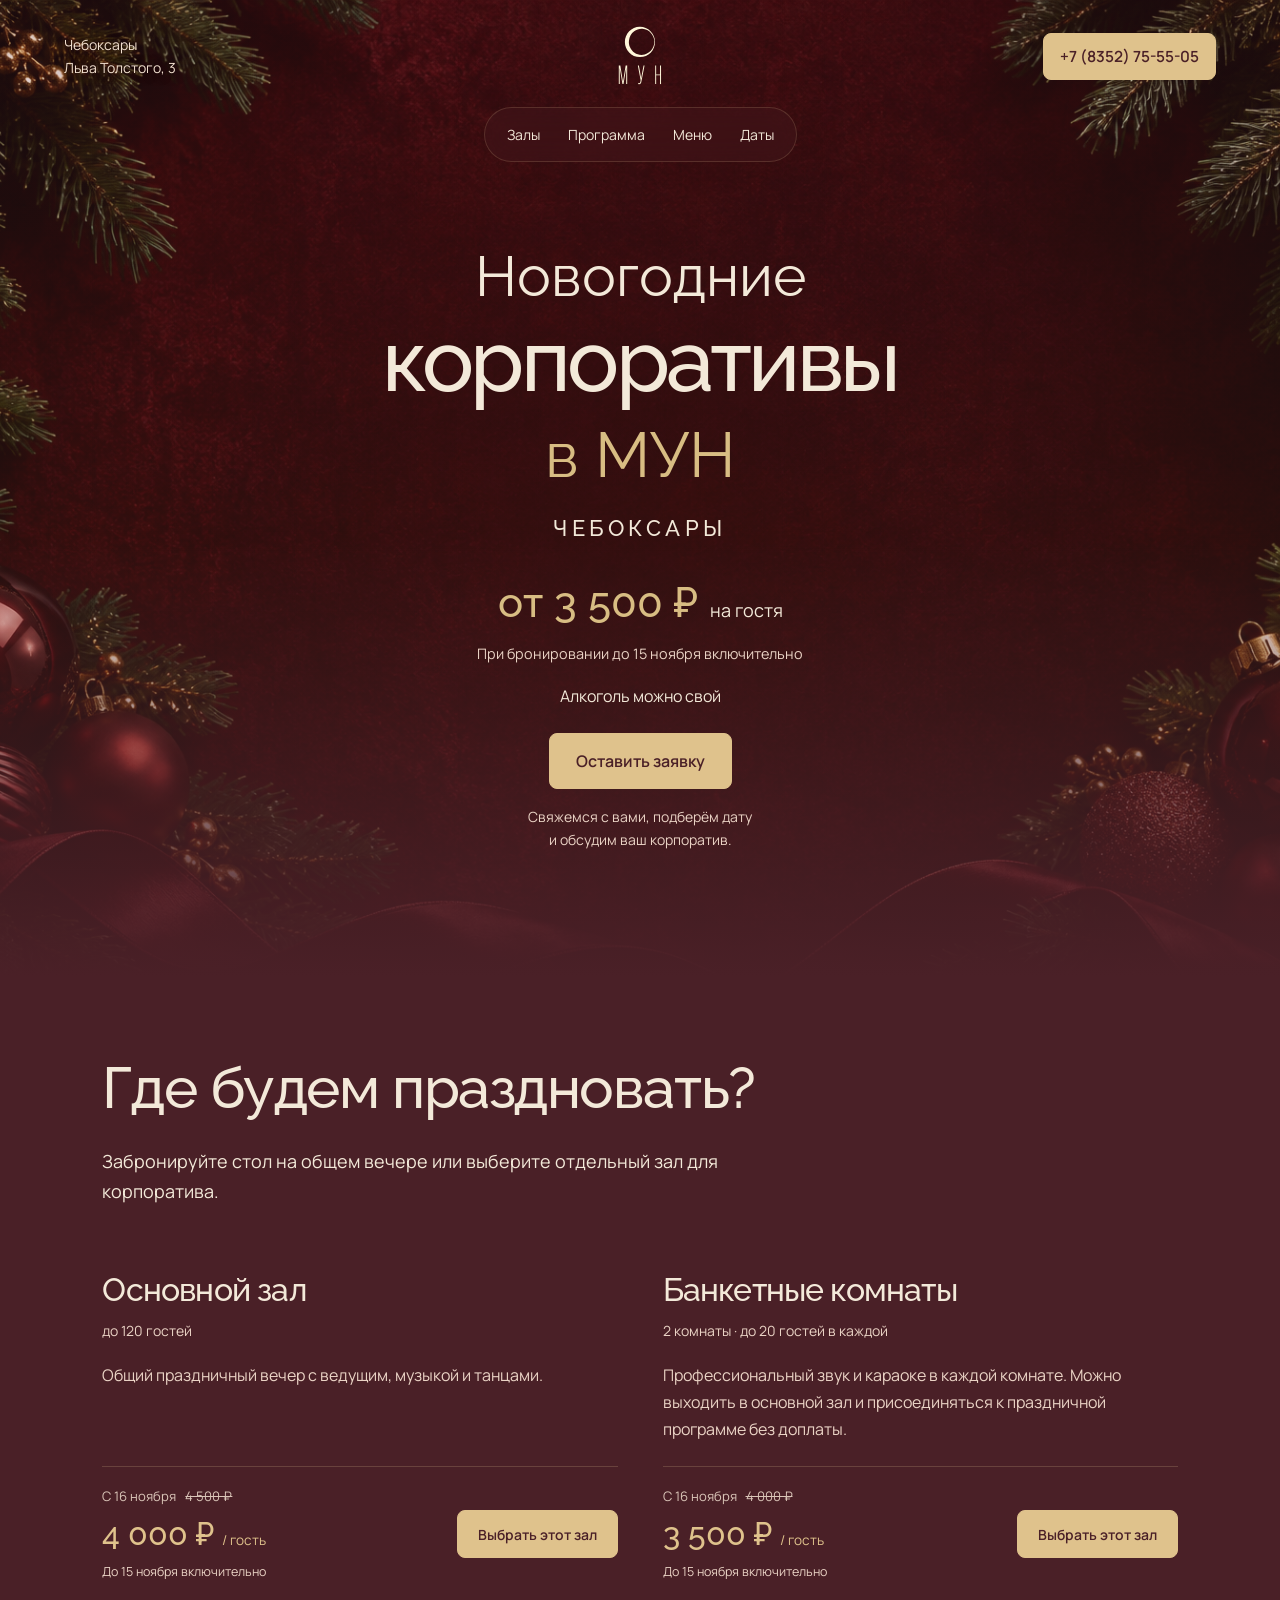
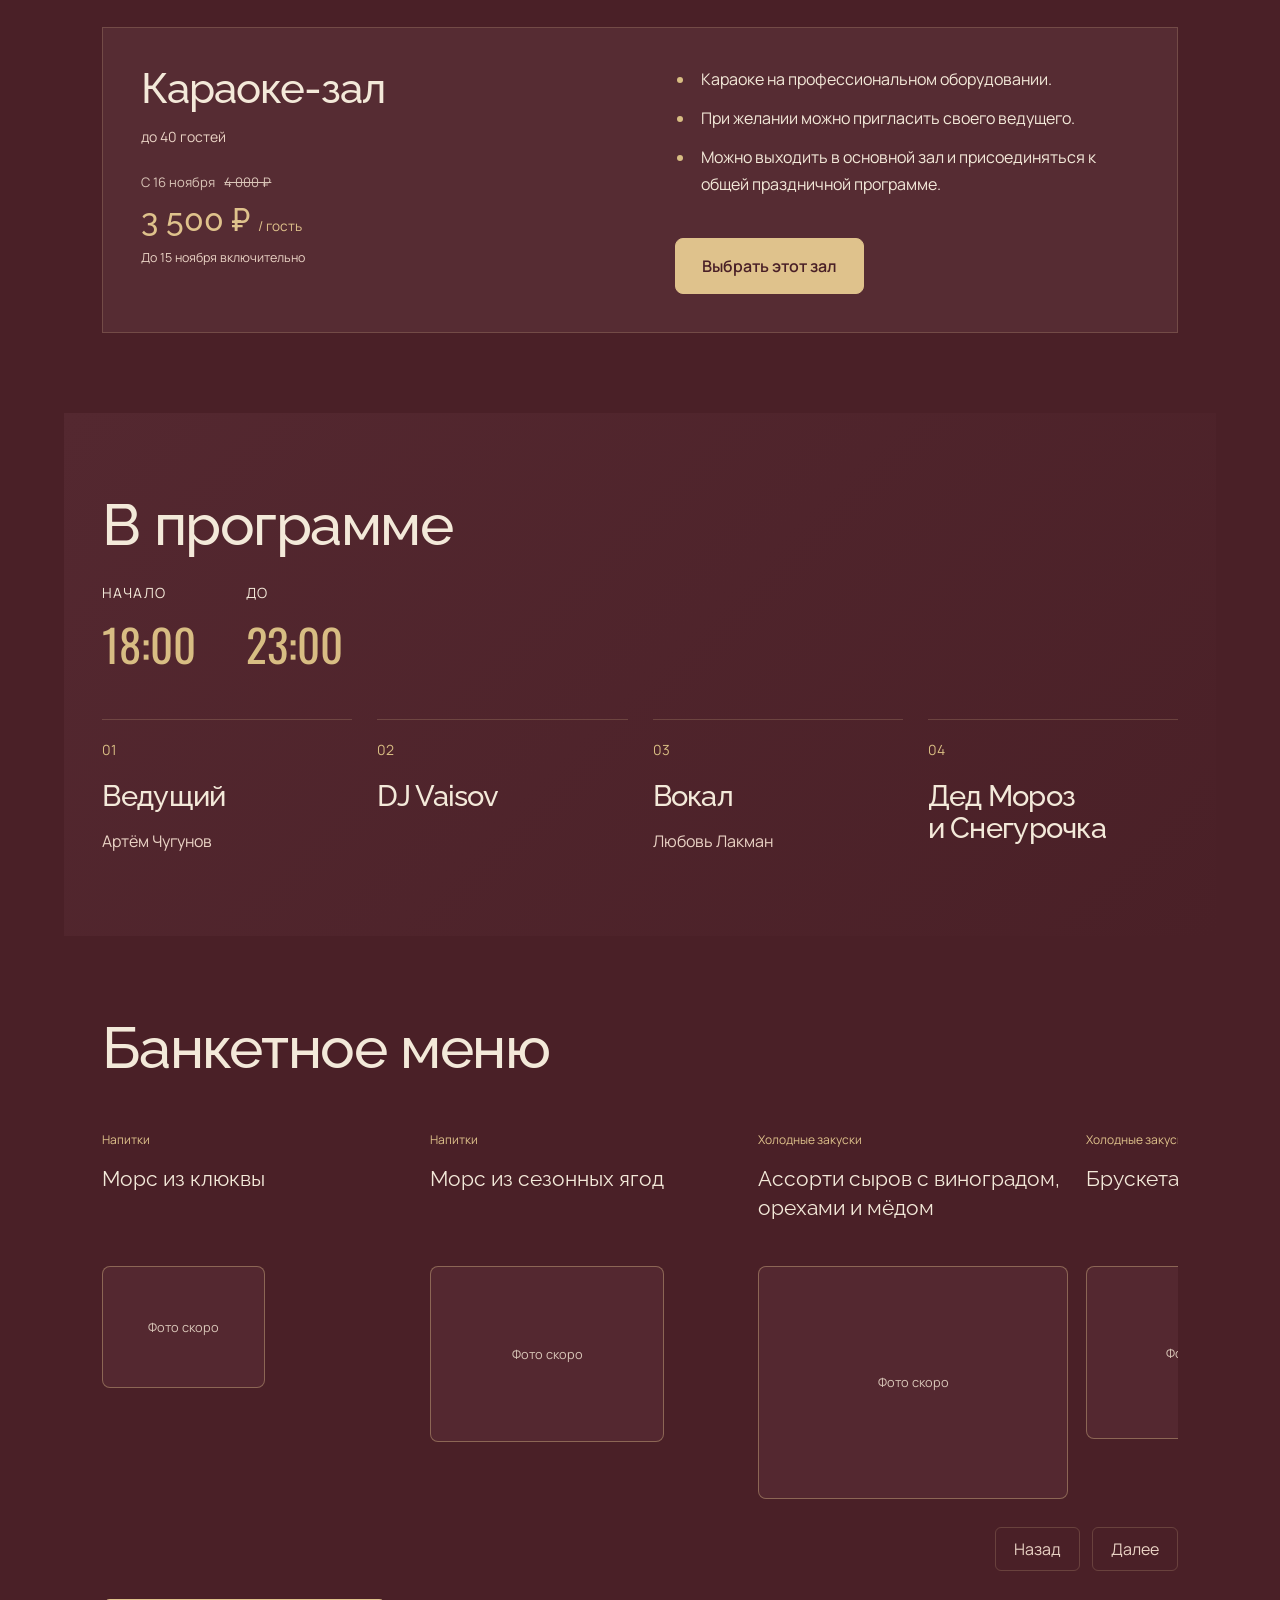
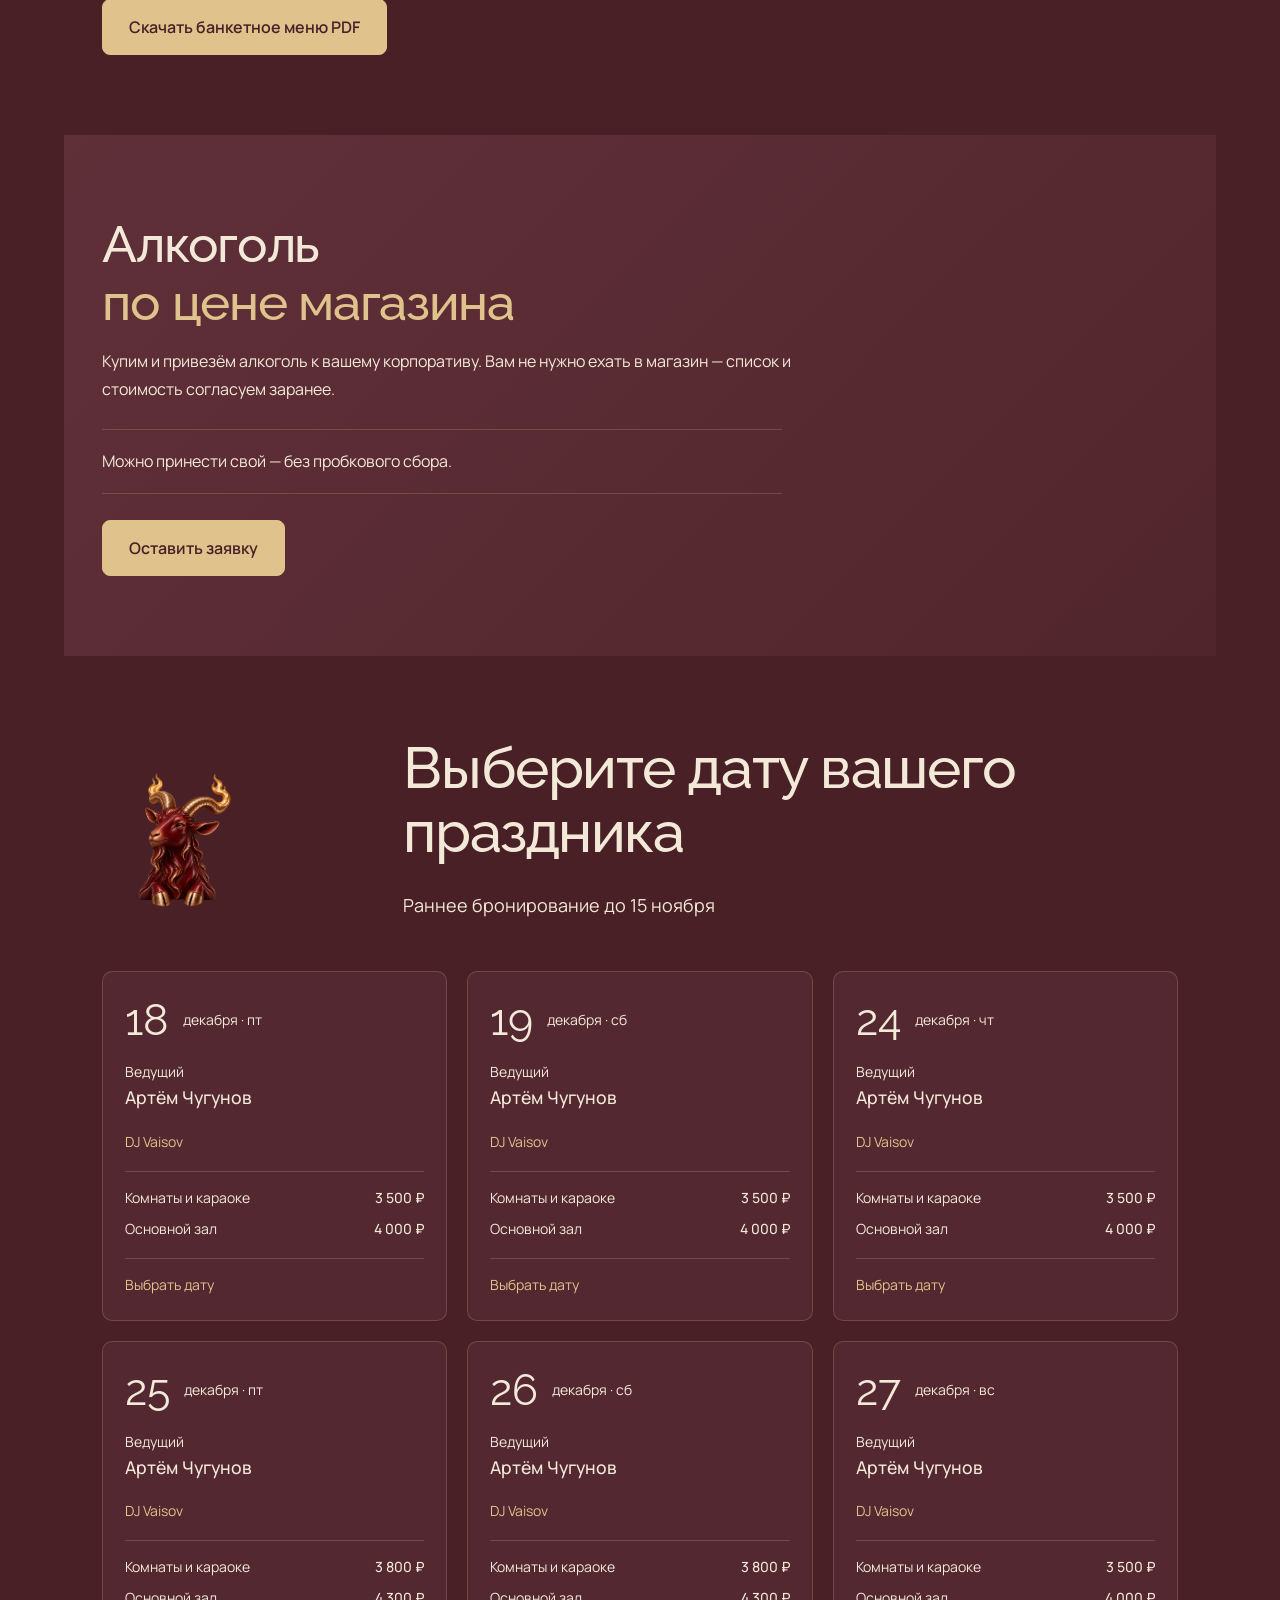
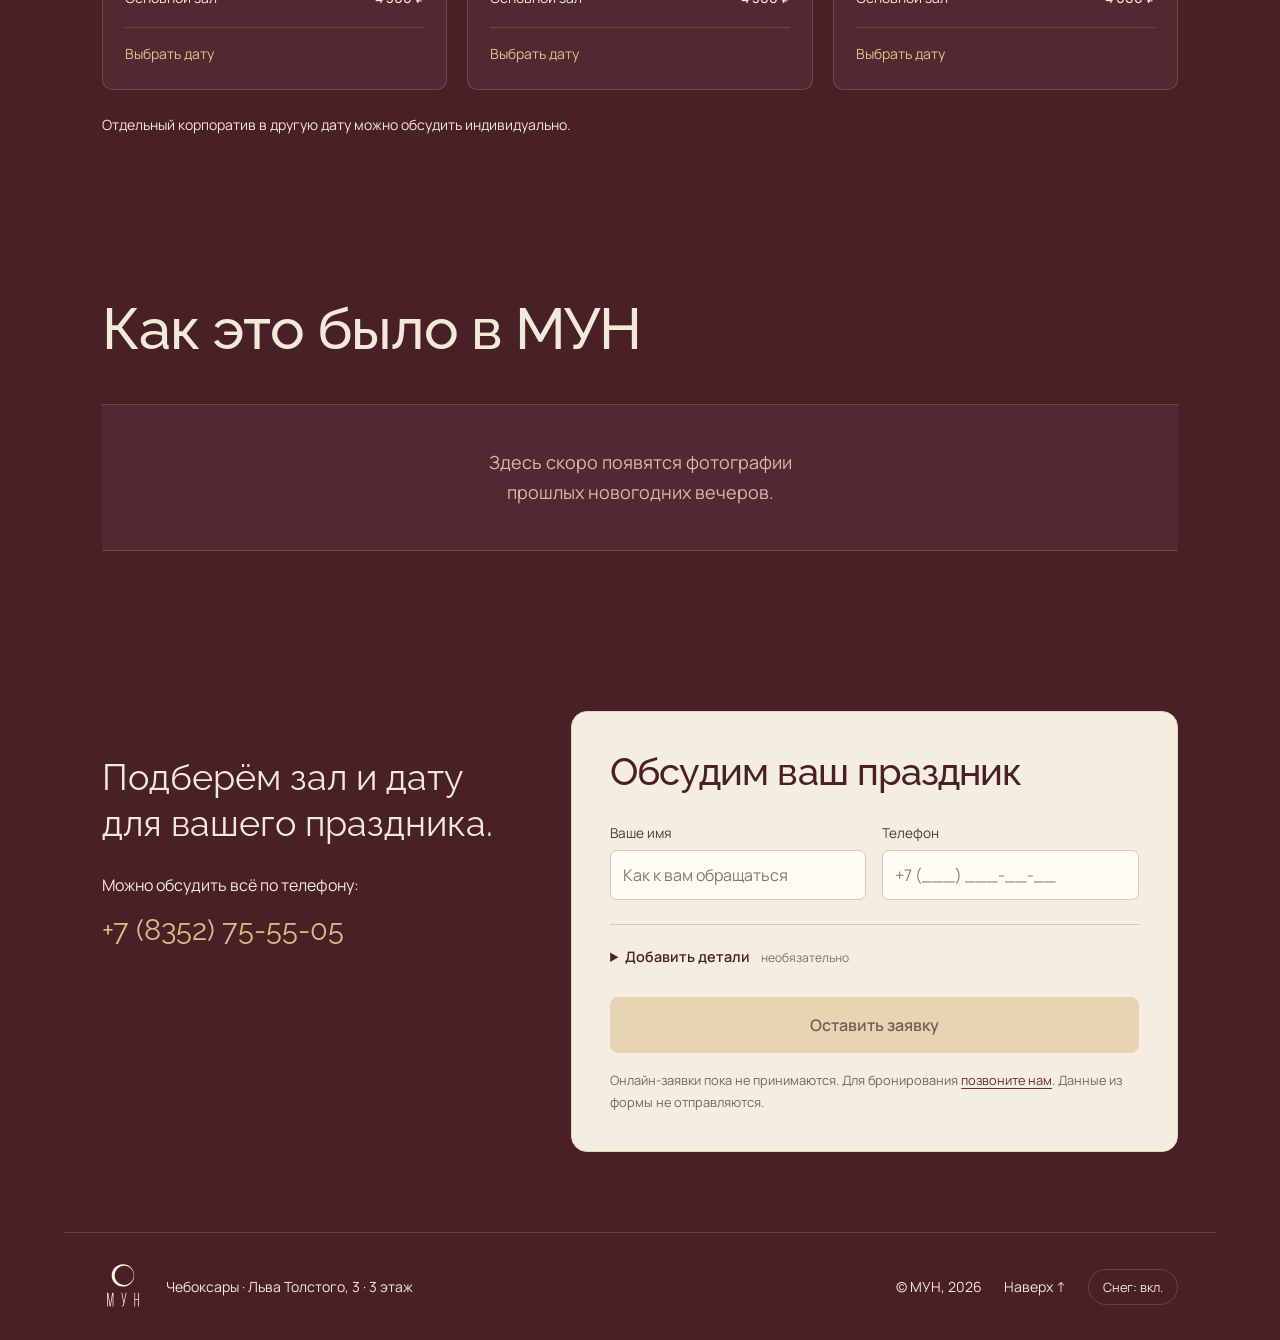
==== commit ec79a470: "Set Artyom Chugunov as host for all New Year dates including December 26" ====
--- a/site/new-year/index.html
+++ b/site/new-year/index.html
@@ -1,10 +1,10 @@
 <!doctype html>
-<html lang="ru"><head><meta charset="utf-8"><meta name="viewport" content="width=device-width,initial-scale=1"><title>Новогодние корпоративы в МУН, Чебоксары — от 3 500 ₽ на гостя</title><meta name="description" content="Новогодние корпоративы в МУН, Чебоксары. Основной зал до 120 гостей, караоке-зал до 40 и две банкетные комнаты до 20 гостей каждая. Декабрь 2026. Алкоголь можно свой."><meta name="theme-color" content="#4a2027"><link rel="icon" href="assets/mun-logo.svg" type="image/svg+xml"><link rel="stylesheet" href="styles.css?v=equal-cards-10"><script src="page.js?v=equal-cards-10" defer></script></head>
+<html lang="ru"><head><meta charset="utf-8"><meta name="viewport" content="width=device-width,initial-scale=1"><title>Новогодние корпоративы в МУН, Чебоксары — от 3 500 ₽ на гостя</title><meta name="description" content="Новогодние корпоративы в МУН, Чебоксары. Основной зал до 120 гостей, караоке-зал до 40 и две банкетные комнаты до 20 гостей каждая. Декабрь 2026. Алкоголь можно свой."><meta name="theme-color" content="#4a2027"><link rel="icon" href="assets/mun-logo.svg" type="image/svg+xml"><link rel="stylesheet" href="styles.css?v=equal-cards-10"><script src="page.js?v=host-11" defer></script></head>
 <body><a class="skip" href="#main">Перейти к содержимому</a>
 <header class="header"><span class="location">Чебоксары<br>Льва Толстого, 3</span><a class="brand" href="#" aria-label="МУН — начало страницы"><img src="assets/mun-logo.svg" width="62" height="70" alt="МУН"></a><a class="header-link header-phone" href="tel:+78352755505">+7 (8352) 75-55-05</a><nav aria-label="Разделы страницы"><a href="#halls">Залы</a><a href="#program">Программа</a><a href="#menu">Меню</a><a href="#dates">Даты</a></nav></header>
 <main id="main"><section class="hero"><div class="hero-copy"><h1><span class="title-top">Новогодние</span>корпоративы<span class="title-place">в МУН</span><span class="title-city">Чебоксары</span></h1><p class="offer"><strong>от 3 500 ₽</strong> на гостя</p><p class="early-offer">При бронировании до 15 ноября включительно</p><p class="alcohol-note">Алкоголь можно свой</p><a class="button accent" href="#request">Оставить заявку</a><p class="caption">Свяжемся с вами, подберём дату<br>и обсудим ваш корпоратив.</p></div></section>
 <section class="section" id="halls"><div class="section-heading"><div><h2>Где будем праздновать?</h2><p class="section-intro">Забронируйте стол на общем вечере или выберите отдельный зал для корпоратива.</p></div></div><div class="hall-grid"><article class="hall"><div class="hall-title"><h3>Основной зал</h3><span>до 120 гостей</span></div><p>Общий праздничный вечер с ведущим, музыкой и танцами.</p><div class="hall-bottom"><div class="early-price"><span class="later-price">С 16 ноября <del>4 500 ₽</del></span><strong>4 000 ₽ <small>/ гость</small></strong><span class="price-terms">До 15 ноября включительно</span></div><a href="#request" data-hall="Основной зал">Выбрать этот зал</a></div></article><article class="hall"><div class="hall-title"><h3>Банкетные комнаты</h3><span>2 комнаты · до 20 гостей в каждой</span></div><p>Профессиональный звук и караоке в каждой комнате. Можно выходить в основной зал и присоединяться к праздничной программе без доплаты.</p><div class="hall-bottom"><div class="early-price"><span class="later-price">С 16 ноября <del>4 000 ₽</del></span><strong>3 500 ₽ <small>/ гость</small></strong><span class="price-terms">До 15 ноября включительно</span></div><a href="#request" data-hall="Банкетные комнаты">Выбрать этот зал</a></div></article><article class="hall karaoke-hall"><div class="karaoke-summary"><div class="hall-title"><h3>Караоке-зал</h3><span>до 40 гостей</span></div><div class="early-price"><span class="later-price">С 16 ноября <del>4 000 ₽</del></span><strong>3 500 ₽ <small>/ гость</small></strong><span class="price-terms">До 15 ноября включительно</span></div></div><div class="karaoke-details"><ul><li>Караоке на профессиональном оборудовании.</li><li>При желании можно пригласить своего ведущего.</li><li>Можно выходить в основной зал и присоединяться к общей праздничной программе.</li></ul><a class="button accent" href="#request" data-hall="Караоке-зал">Выбрать этот зал</a></div></article></div></section>
-<section class="section program" id="program"><div class="section-heading"><div><h2>В программе</h2><div class="program-time"><span>Начало <strong>18:00</strong></span><span>До <strong>23:00</strong></span></div></div></div><div class="program-list"><div><span>01</span><h3>Ведущие</h3><p class="program-names">Артём Чугунов<br>Марат Ибрагимов</p></div><div><span>02</span><h3>DJ Vaisov</h3></div><div><span>03</span><h3>Вокал</h3><p class="program-names">Любовь Лакман</p></div><div><span>04</span><h3>Дед Мороз<br>и Снегурочка</h3></div></div></section>
+<section class="section program" id="program"><div class="section-heading"><div><h2>В программе</h2><div class="program-time"><span>Начало <strong>18:00</strong></span><span>До <strong>23:00</strong></span></div></div></div><div class="program-list"><div><span>01</span><h3>Ведущий</h3><p class="program-names">Артём Чугунов</p></div><div><span>02</span><h3>DJ Vaisov</h3></div><div><span>03</span><h3>Вокал</h3><p class="program-names">Любовь Лакман</p></div><div><span>04</span><h3>Дед Мороз<br>и Снегурочка</h3></div></div></section>
 <section class="section dining-section" id="menu"><div class="section-heading"><div><h2>Банкетное меню</h2></div></div><div class="menu-carousel" role="region" aria-label="Блюда банкетного меню" tabindex="0"><article class="dish-card"><p class="dish-category">Напитки</p><h4>Морс из клюквы</h4><div class="dish-photo-placeholder"><span>Фото скоро</span></div></article><article class="dish-card"><p class="dish-category">Напитки</p><h4>Морс из сезонных ягод</h4><div class="dish-photo-placeholder"><span>Фото скоро</span></div></article><article class="dish-card"><p class="dish-category">Холодные закуски</p><h4>Ассорти сыров с виноградом, орехами и мёдом</h4><div class="dish-photo-placeholder"><span>Фото скоро</span></div></article><article class="dish-card"><p class="dish-category">Холодные закуски</p><h4>Брускета с ростбифом</h4><div class="dish-photo-placeholder"><span>Фото скоро</span></div></article><article class="dish-card"><p class="dish-category">Холодные закуски</p><h4>Буженина собственного приготовления</h4><div class="dish-photo-placeholder"><span>Фото скоро</span></div></article><article class="dish-card"><p class="dish-category">Холодные закуски</p><h4>Свежие овощи с зеленью и сметаной</h4><div class="dish-photo-placeholder"><span>Фото скоро</span></div></article><article class="dish-card"><p class="dish-category">Холодные закуски</p><h4>Новогодняя шуба в бокале</h4><div class="dish-photo-placeholder"><span>Фото скоро</span></div></article><article class="dish-card"><p class="dish-category">Холодные закуски</p><h4>Блинные конвертики со слабосолёным лососем</h4><div class="dish-photo-placeholder"><span>Фото скоро</span></div></article><article class="dish-card"><p class="dish-category">Холодные закуски</p><h4>Сезонные фрукты с мандаринами</h4><div class="dish-photo-placeholder"><span>Фото скоро</span></div></article><article class="dish-card"><p class="dish-category">Холодные закуски</p><h4>Рулетики из баклажанов</h4><div class="dish-photo-placeholder"><span>Фото скоро</span></div></article><article class="dish-card"><p class="dish-category">Салаты</p><h4>Цезарь с цыплёнком</h4><div class="dish-photo-placeholder"><span>Фото скоро</span></div></article><article class="dish-card"><p class="dish-category">Салаты</p><h4>Оливье с бужениной и малосольным огурцом</h4><div class="dish-photo-placeholder"><span>Фото скоро</span></div></article><article class="dish-card"><p class="dish-category">Салаты</p><h4>Салат с креветками и авокадо</h4><div class="dish-photo-placeholder"><span>Фото скоро</span></div></article><article class="dish-card"><p class="dish-category">Горячие блюда</p><h4>Говяжьи щёки с молодым картофелем</h4><div class="dish-photo-placeholder"><span>Фото скоро</span></div></article><article class="dish-card"><p class="dish-category">Горячие блюда</p><h4>Индейка с запечённой цветной капустой и сырным соусом</h4><div class="dish-photo-placeholder"><span>Фото скоро</span></div></article><article class="dish-card"><p class="dish-category">Горячие блюда</p><h4>Куриное филе с запечённым картофелем и розмарином</h4><div class="dish-photo-placeholder"><span>Фото скоро</span></div></article><article class="dish-card"><p class="dish-category">Горячие блюда</p><h4>Свиные медальоны с картофельным гратеном</h4><div class="dish-photo-placeholder"><span>Фото скоро</span></div></article><article class="dish-card"><p class="dish-category">Хлебная корзина</p><h4>Хлебная корзина</h4><div class="dish-photo-placeholder"><span>Фото скоро</span></div></article></div><div class="carousel-controls"><button type="button" data-slide="-1" aria-label="Предыдущие блюда">Назад</button><button type="button" data-slide="1" aria-label="Следующие блюда">Далее</button></div><div class="menu-download"><a class="button" href="assets/banquet-menu.pdf" download>Скачать банкетное меню PDF</a></div></section><section class="section alcohol-section" id="alcohol"><div class="dining-alcohol"><h3>Алкоголь<br><em>по цене магазина</em></h3><p>Купим и привезём алкоголь к вашему корпоративу. Вам не нужно ехать в магазин — список и стоимость согласуем заранее.</p><p class="own-alcohol">Можно принести свой — без пробкового сбора.</p><a class="button accent" href="#request">Оставить заявку</a></div></section>
 <section class="section dates" id="dates"><div class="section-heading"><div class="dates-aside"><img class="fire-goat" src="assets/fire-goat.png" alt="" aria-hidden="true" width="160" height="180" loading="lazy"></div><div><h2>Выберите дату вашего праздника</h2><p class="section-intro">Раннее бронирование до 15 ноября</p></div></div><div class="date-grid" role="group" aria-label="Желаемая дата корпоратива"></div><p class="date-note">Отдельный корпоратив в другую дату можно обсудить индивидуально.</p></section>
 
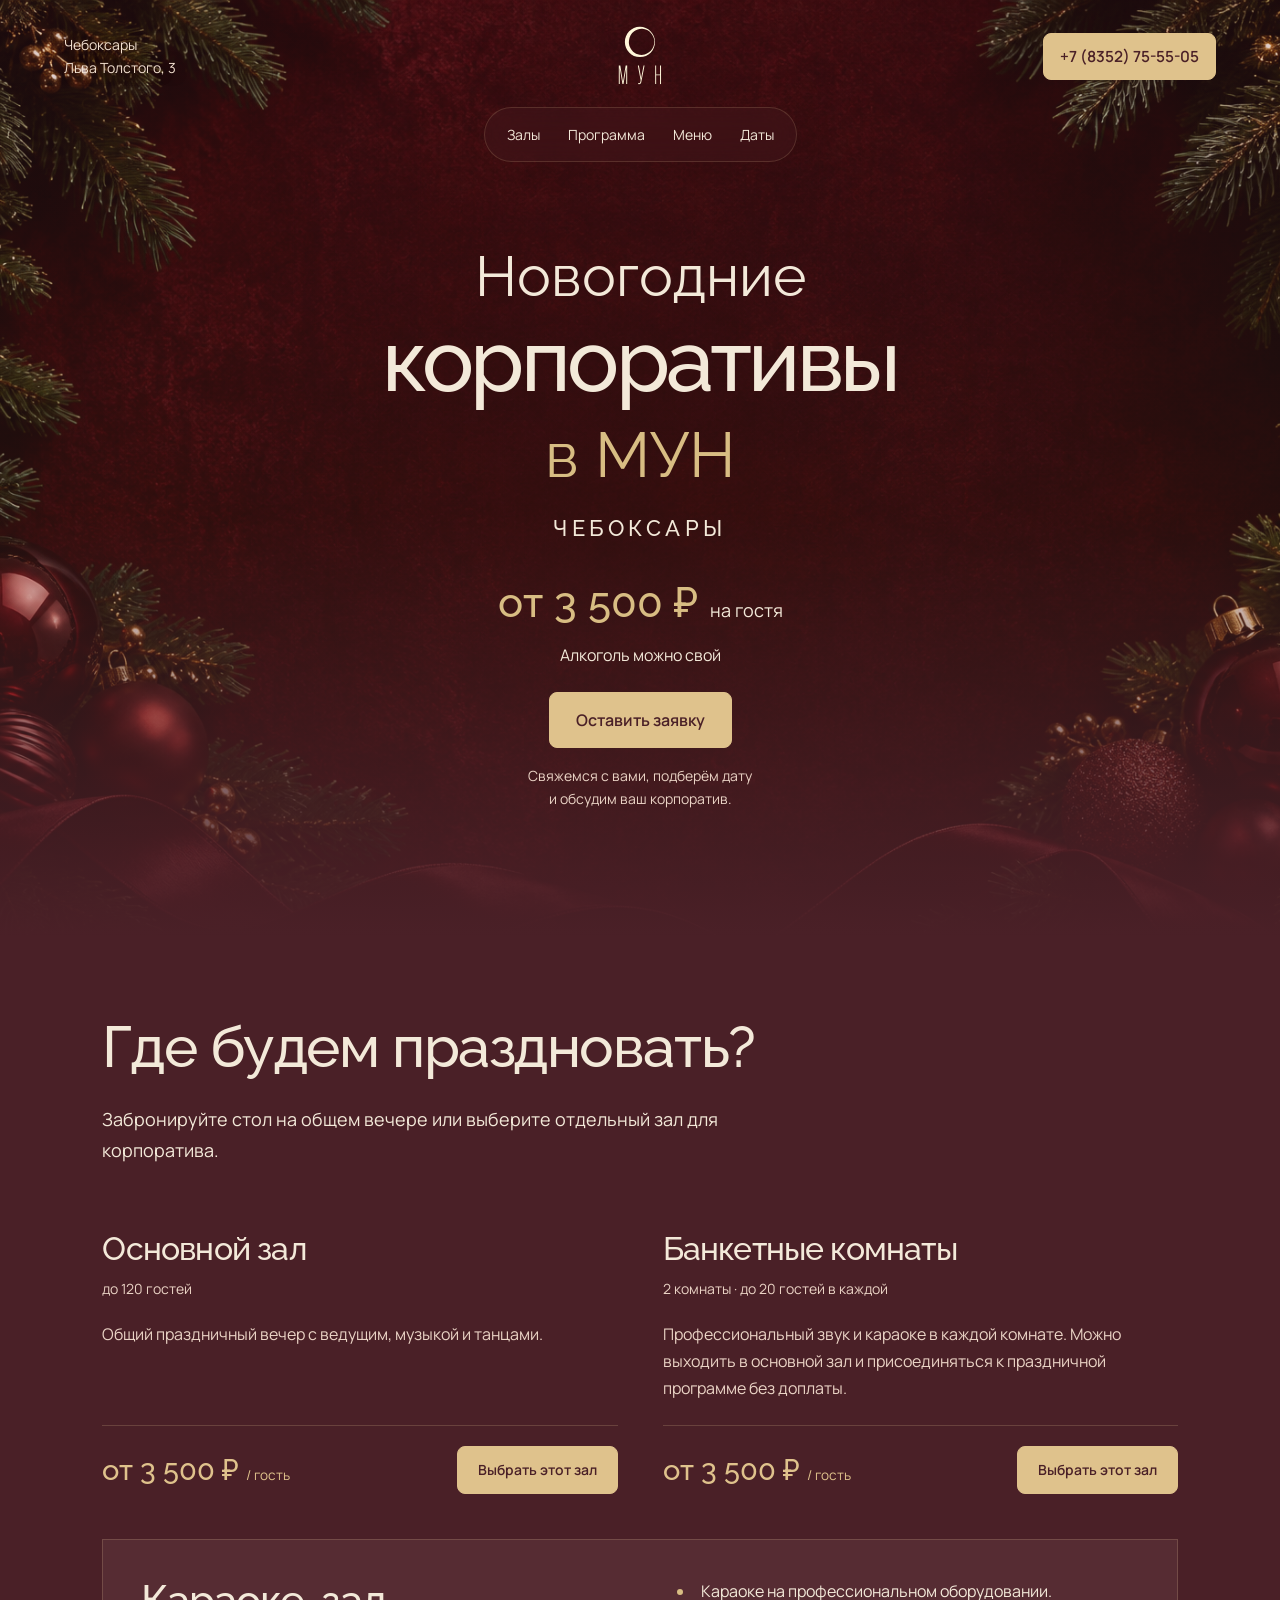
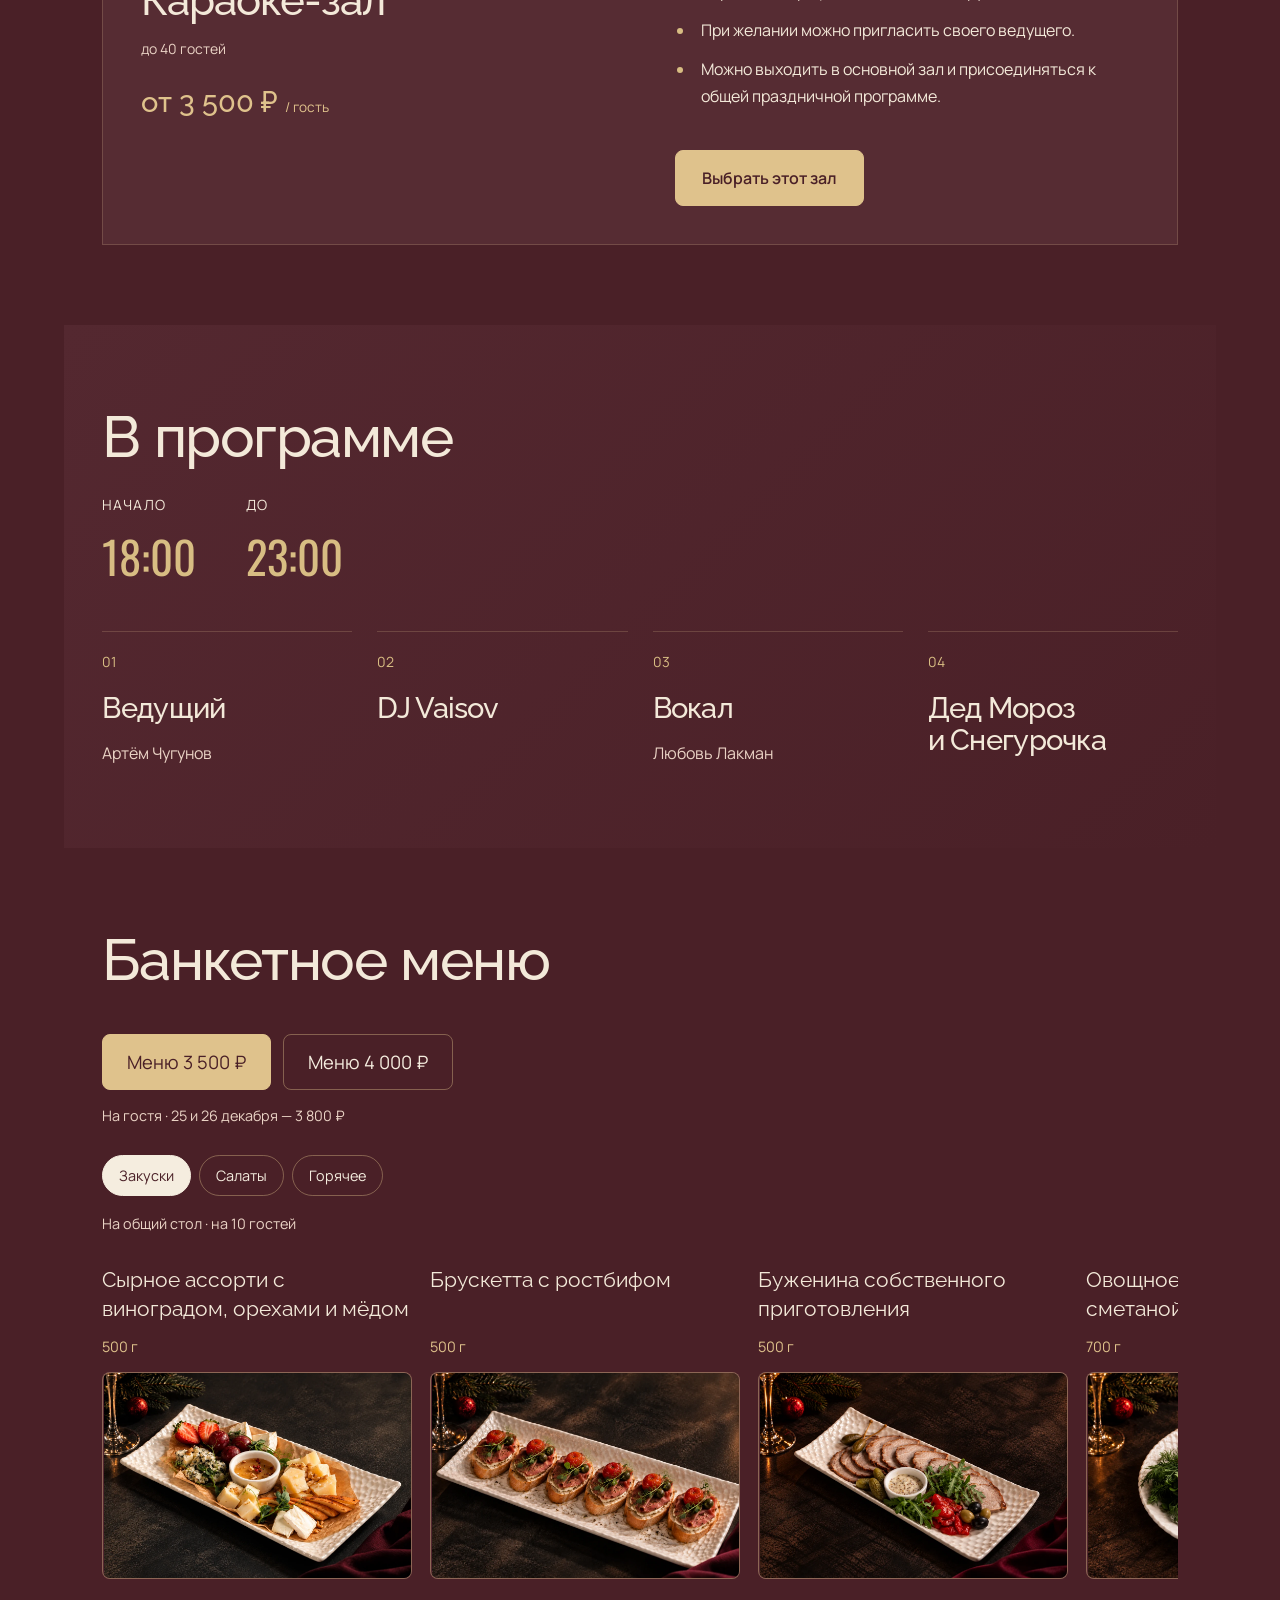
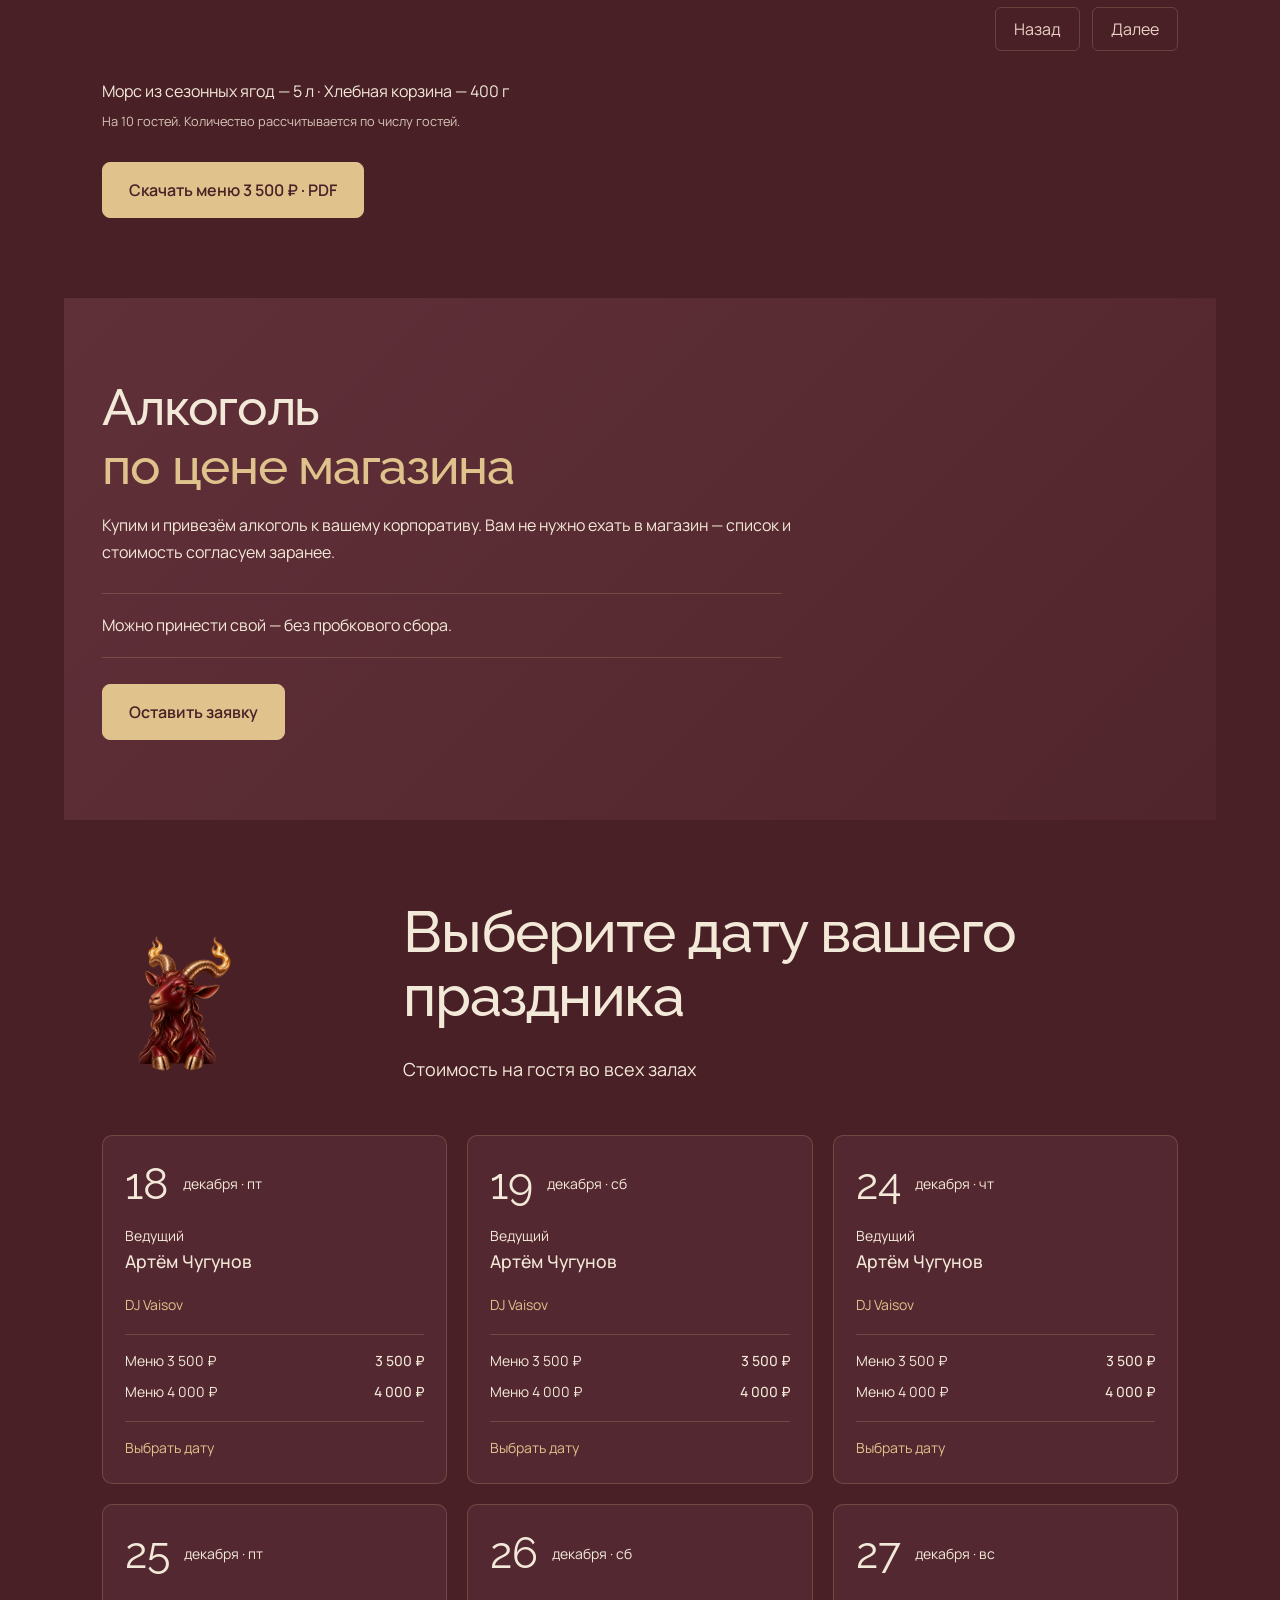
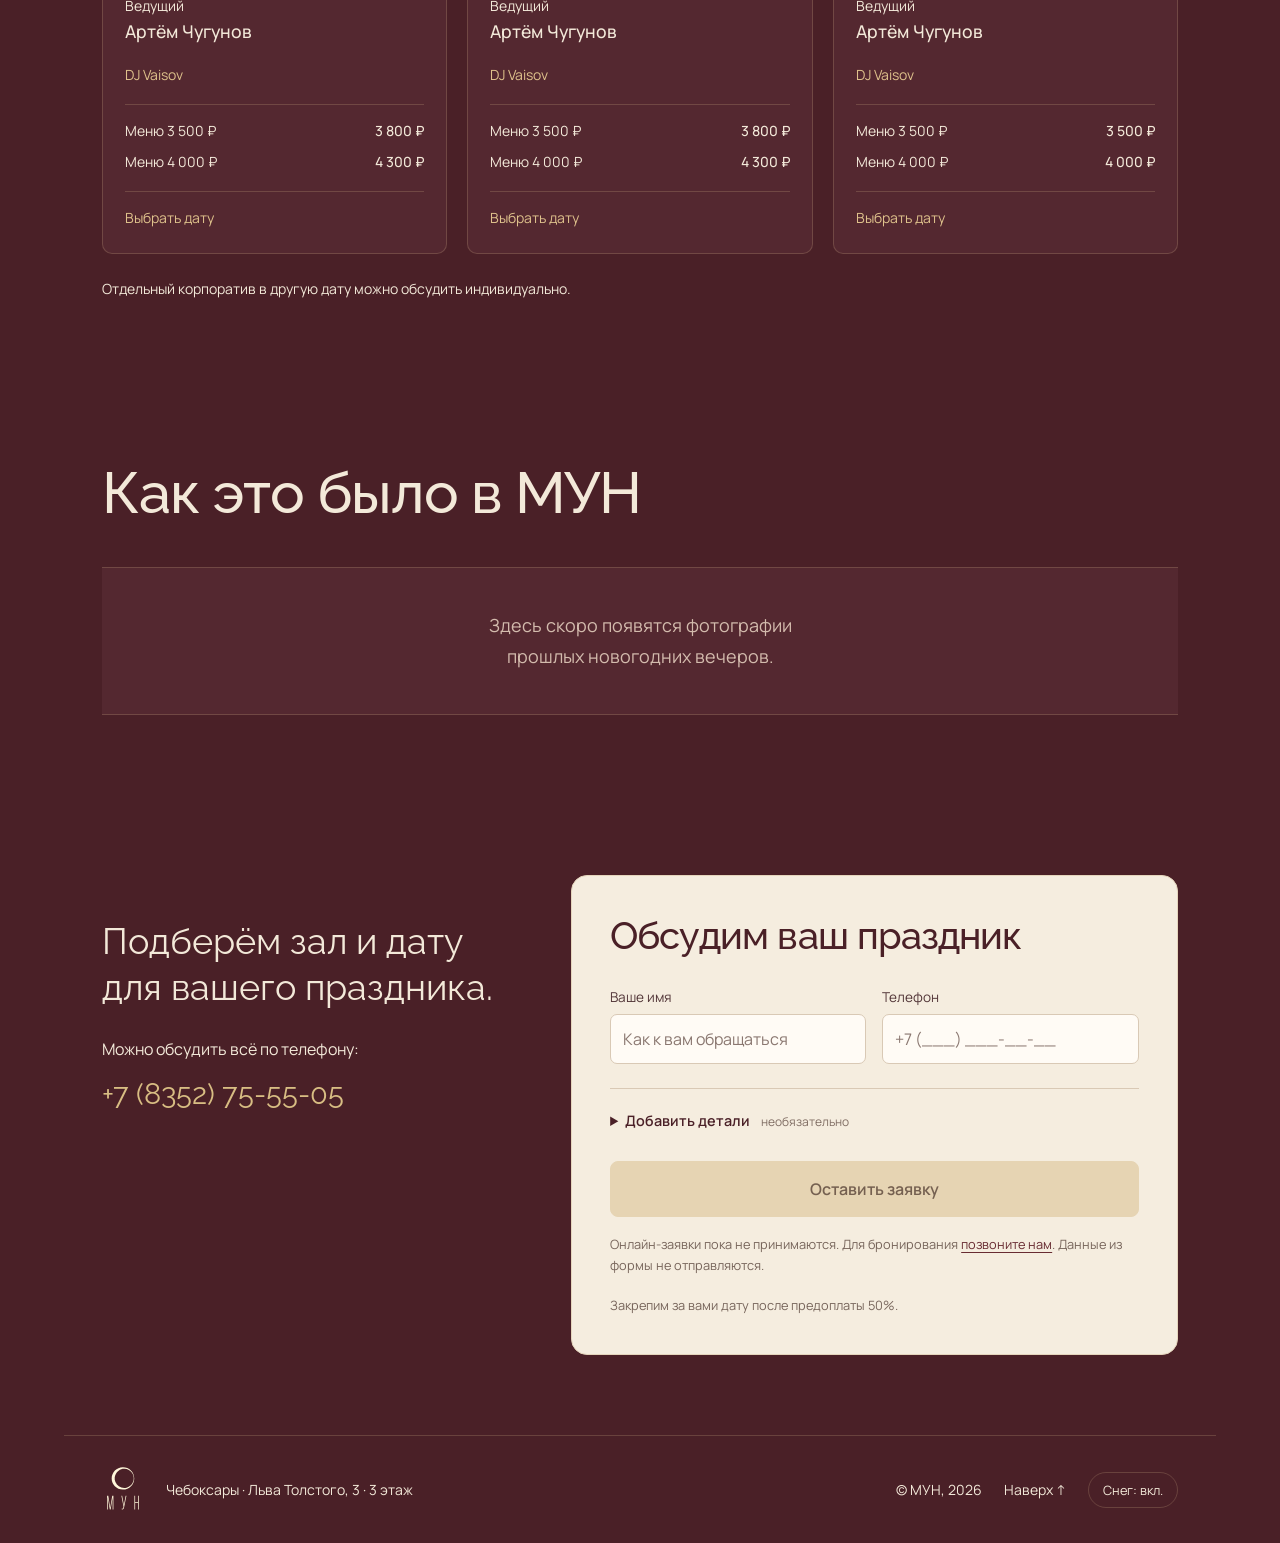
==== commit b1f2de55: "Update New Year banquet menus, dish photos and booking prices" ====
--- a/site/new-year/index.html
+++ b/site/new-year/index.html
@@ -1,13 +1,14 @@
 <!doctype html>
-<html lang="ru"><head><meta charset="utf-8"><meta name="viewport" content="width=device-width,initial-scale=1"><title>Новогодние корпоративы в МУН, Чебоксары — от 3 500 ₽ на гостя</title><meta name="description" content="Новогодние корпоративы в МУН, Чебоксары. Основной зал до 120 гостей, караоке-зал до 40 и две банкетные комнаты до 20 гостей каждая. Декабрь 2026. Алкоголь можно свой."><meta name="theme-color" content="#4a2027"><link rel="icon" href="assets/mun-logo.svg" type="image/svg+xml"><link rel="stylesheet" href="styles.css?v=equal-cards-10"><script src="page.js?v=host-11" defer></script></head>
+<html lang="ru"><head><meta charset="utf-8"><meta name="viewport" content="width=device-width,initial-scale=1"><title>Новогодние корпоративы в МУН, Чебоксары — от 3 500 ₽ на гостя</title><meta name="description" content="Новогодние корпоративы в МУН, Чебоксары. Основной зал до 120 гостей, караоке-зал до 40 и две банкетные комнаты до 20 гостей каждая. Декабрь 2026. Алкоголь можно свой."><meta name="theme-color" content="#4a2027"><link rel="icon" href="assets/mun-logo.svg" type="image/svg+xml"><link rel="stylesheet" href="styles.css?v=two-menus-12"><script src="menu-data.js?v=two-menus-12" defer></script><script src="page.js?v=two-menus-12" defer></script></head>
 <body><a class="skip" href="#main">Перейти к содержимому</a>
 <header class="header"><span class="location">Чебоксары<br>Льва Толстого, 3</span><a class="brand" href="#" aria-label="МУН — начало страницы"><img src="assets/mun-logo.svg" width="62" height="70" alt="МУН"></a><a class="header-link header-phone" href="tel:+78352755505">+7 (8352) 75-55-05</a><nav aria-label="Разделы страницы"><a href="#halls">Залы</a><a href="#program">Программа</a><a href="#menu">Меню</a><a href="#dates">Даты</a></nav></header>
-<main id="main"><section class="hero"><div class="hero-copy"><h1><span class="title-top">Новогодние</span>корпоративы<span class="title-place">в МУН</span><span class="title-city">Чебоксары</span></h1><p class="offer"><strong>от 3 500 ₽</strong> на гостя</p><p class="early-offer">При бронировании до 15 ноября включительно</p><p class="alcohol-note">Алкоголь можно свой</p><a class="button accent" href="#request">Оставить заявку</a><p class="caption">Свяжемся с вами, подберём дату<br>и обсудим ваш корпоратив.</p></div></section>
-<section class="section" id="halls"><div class="section-heading"><div><h2>Где будем праздновать?</h2><p class="section-intro">Забронируйте стол на общем вечере или выберите отдельный зал для корпоратива.</p></div></div><div class="hall-grid"><article class="hall"><div class="hall-title"><h3>Основной зал</h3><span>до 120 гостей</span></div><p>Общий праздничный вечер с ведущим, музыкой и танцами.</p><div class="hall-bottom"><div class="early-price"><span class="later-price">С 16 ноября <del>4 500 ₽</del></span><strong>4 000 ₽ <small>/ гость</small></strong><span class="price-terms">До 15 ноября включительно</span></div><a href="#request" data-hall="Основной зал">Выбрать этот зал</a></div></article><article class="hall"><div class="hall-title"><h3>Банкетные комнаты</h3><span>2 комнаты · до 20 гостей в каждой</span></div><p>Профессиональный звук и караоке в каждой комнате. Можно выходить в основной зал и присоединяться к праздничной программе без доплаты.</p><div class="hall-bottom"><div class="early-price"><span class="later-price">С 16 ноября <del>4 000 ₽</del></span><strong>3 500 ₽ <small>/ гость</small></strong><span class="price-terms">До 15 ноября включительно</span></div><a href="#request" data-hall="Банкетные комнаты">Выбрать этот зал</a></div></article><article class="hall karaoke-hall"><div class="karaoke-summary"><div class="hall-title"><h3>Караоке-зал</h3><span>до 40 гостей</span></div><div class="early-price"><span class="later-price">С 16 ноября <del>4 000 ₽</del></span><strong>3 500 ₽ <small>/ гость</small></strong><span class="price-terms">До 15 ноября включительно</span></div></div><div class="karaoke-details"><ul><li>Караоке на профессиональном оборудовании.</li><li>При желании можно пригласить своего ведущего.</li><li>Можно выходить в основной зал и присоединяться к общей праздничной программе.</li></ul><a class="button accent" href="#request" data-hall="Караоке-зал">Выбрать этот зал</a></div></article></div></section>
+<main id="main"><section class="hero"><div class="hero-copy"><h1><span class="title-top">Новогодние</span>корпоративы<span class="title-place">в МУН</span><span class="title-city">Чебоксары</span></h1><p class="offer"><strong>от 3 500 ₽</strong> на гостя</p><p class="alcohol-note">Алкоголь можно свой</p><a class="button accent" href="#request">Оставить заявку</a><p class="caption">Свяжемся с вами, подберём дату<br>и обсудим ваш корпоратив.</p></div></section>
+<section class="section" id="halls"><div class="section-heading"><div><h2>Где будем праздновать?</h2><p class="section-intro">Забронируйте стол на общем вечере или выберите отдельный зал для корпоратива.</p></div></div><div class="hall-grid"><article class="hall"><div class="hall-title"><h3>Основной зал</h3><span>до 120 гостей</span></div><p>Общий праздничный вечер с ведущим, музыкой и танцами.</p><div class="hall-bottom"><div class="hall-price"><strong>от 3 500 ₽ <small>/ гость</small></strong></div><a href="#request" data-hall="Основной зал">Выбрать этот зал</a></div></article><article class="hall"><div class="hall-title"><h3>Банкетные комнаты</h3><span>2 комнаты · до 20 гостей в каждой</span></div><p>Профессиональный звук и караоке в каждой комнате. Можно выходить в основной зал и присоединяться к праздничной программе без доплаты.</p><div class="hall-bottom"><div class="hall-price"><strong>от 3 500 ₽ <small>/ гость</small></strong></div><a href="#request" data-hall="Банкетные комнаты">Выбрать этот зал</a></div></article><article class="hall karaoke-hall"><div class="karaoke-summary"><div class="hall-title"><h3>Караоке-зал</h3><span>до 40 гостей</span></div><div class="hall-price"><strong>от 3 500 ₽ <small>/ гость</small></strong></div></div><div class="karaoke-details"><ul><li>Караоке на профессиональном оборудовании.</li><li>При желании можно пригласить своего ведущего.</li><li>Можно выходить в основной зал и присоединяться к общей праздничной программе.</li></ul><a class="button accent" href="#request" data-hall="Караоке-зал">Выбрать этот зал</a></div></article></div></section>
 <section class="section program" id="program"><div class="section-heading"><div><h2>В программе</h2><div class="program-time"><span>Начало <strong>18:00</strong></span><span>До <strong>23:00</strong></span></div></div></div><div class="program-list"><div><span>01</span><h3>Ведущий</h3><p class="program-names">Артём Чугунов</p></div><div><span>02</span><h3>DJ Vaisov</h3></div><div><span>03</span><h3>Вокал</h3><p class="program-names">Любовь Лакман</p></div><div><span>04</span><h3>Дед Мороз<br>и Снегурочка</h3></div></div></section>
-<section class="section dining-section" id="menu"><div class="section-heading"><div><h2>Банкетное меню</h2></div></div><div class="menu-carousel" role="region" aria-label="Блюда банкетного меню" tabindex="0"><article class="dish-card"><p class="dish-category">Напитки</p><h4>Морс из клюквы</h4><div class="dish-photo-placeholder"><span>Фото скоро</span></div></article><article class="dish-card"><p class="dish-category">Напитки</p><h4>Морс из сезонных ягод</h4><div class="dish-photo-placeholder"><span>Фото скоро</span></div></article><article class="dish-card"><p class="dish-category">Холодные закуски</p><h4>Ассорти сыров с виноградом, орехами и мёдом</h4><div class="dish-photo-placeholder"><span>Фото скоро</span></div></article><article class="dish-card"><p class="dish-category">Холодные закуски</p><h4>Брускета с ростбифом</h4><div class="dish-photo-placeholder"><span>Фото скоро</span></div></article><article class="dish-card"><p class="dish-category">Холодные закуски</p><h4>Буженина собственного приготовления</h4><div class="dish-photo-placeholder"><span>Фото скоро</span></div></article><article class="dish-card"><p class="dish-category">Холодные закуски</p><h4>Свежие овощи с зеленью и сметаной</h4><div class="dish-photo-placeholder"><span>Фото скоро</span></div></article><article class="dish-card"><p class="dish-category">Холодные закуски</p><h4>Новогодняя шуба в бокале</h4><div class="dish-photo-placeholder"><span>Фото скоро</span></div></article><article class="dish-card"><p class="dish-category">Холодные закуски</p><h4>Блинные конвертики со слабосолёным лососем</h4><div class="dish-photo-placeholder"><span>Фото скоро</span></div></article><article class="dish-card"><p class="dish-category">Холодные закуски</p><h4>Сезонные фрукты с мандаринами</h4><div class="dish-photo-placeholder"><span>Фото скоро</span></div></article><article class="dish-card"><p class="dish-category">Холодные закуски</p><h4>Рулетики из баклажанов</h4><div class="dish-photo-placeholder"><span>Фото скоро</span></div></article><article class="dish-card"><p class="dish-category">Салаты</p><h4>Цезарь с цыплёнком</h4><div class="dish-photo-placeholder"><span>Фото скоро</span></div></article><article class="dish-card"><p class="dish-category">Салаты</p><h4>Оливье с бужениной и малосольным огурцом</h4><div class="dish-photo-placeholder"><span>Фото скоро</span></div></article><article class="dish-card"><p class="dish-category">Салаты</p><h4>Салат с креветками и авокадо</h4><div class="dish-photo-placeholder"><span>Фото скоро</span></div></article><article class="dish-card"><p class="dish-category">Горячие блюда</p><h4>Говяжьи щёки с молодым картофелем</h4><div class="dish-photo-placeholder"><span>Фото скоро</span></div></article><article class="dish-card"><p class="dish-category">Горячие блюда</p><h4>Индейка с запечённой цветной капустой и сырным соусом</h4><div class="dish-photo-placeholder"><span>Фото скоро</span></div></article><article class="dish-card"><p class="dish-category">Горячие блюда</p><h4>Куриное филе с запечённым картофелем и розмарином</h4><div class="dish-photo-placeholder"><span>Фото скоро</span></div></article><article class="dish-card"><p class="dish-category">Горячие блюда</p><h4>Свиные медальоны с картофельным гратеном</h4><div class="dish-photo-placeholder"><span>Фото скоро</span></div></article><article class="dish-card"><p class="dish-category">Хлебная корзина</p><h4>Хлебная корзина</h4><div class="dish-photo-placeholder"><span>Фото скоро</span></div></article></div><div class="carousel-controls"><button type="button" data-slide="-1" aria-label="Предыдущие блюда">Назад</button><button type="button" data-slide="1" aria-label="Следующие блюда">Далее</button></div><div class="menu-download"><a class="button" href="assets/banquet-menu.pdf" download>Скачать банкетное меню PDF</a></div></section><section class="section alcohol-section" id="alcohol"><div class="dining-alcohol"><h3>Алкоголь<br><em>по цене магазина</em></h3><p>Купим и привезём алкоголь к вашему корпоративу. Вам не нужно ехать в магазин — список и стоимость согласуем заранее.</p><p class="own-alcohol">Можно принести свой — без пробкового сбора.</p><a class="button accent" href="#request">Оставить заявку</a></div></section>
-<section class="section dates" id="dates"><div class="section-heading"><div class="dates-aside"><img class="fire-goat" src="assets/fire-goat.png" alt="" aria-hidden="true" width="160" height="180" loading="lazy"></div><div><h2>Выберите дату вашего праздника</h2><p class="section-intro">Раннее бронирование до 15 ноября</p></div></div><div class="date-grid" role="group" aria-label="Желаемая дата корпоратива"></div><p class="date-note">Отдельный корпоратив в другую дату можно обсудить индивидуально.</p></section>
+<section class="section dining-section" id="menu"><div class="section-heading"><div><h2>Банкетное меню</h2></div></div><div class="menu-switch" role="group" aria-label="Вариант банкетного меню"><button type="button" data-menu="3500" aria-pressed="true">Меню 3 500 ₽</button><button type="button" data-menu="4000" aria-pressed="false">Меню 4 000 ₽</button></div><p class="menu-rate" id="menu-rate">На гостя · 25 и 26 декабря — 3 800 ₽</p><div class="menu-categories" role="group" aria-label="Категории блюд"></div><p class="menu-serving" id="menu-serving" aria-live="polite"></p><div class="menu-carousel" role="region" aria-label="Блюда выбранного меню" tabindex="0"></div><div class="carousel-controls"><button type="button" data-slide="-1" aria-label="Предыдущие блюда">Назад</button><button type="button" data-slide="1" aria-label="Следующие блюда">Далее</button></div><p class="menu-extras">Морс из сезонных ягод — 5 л · Хлебная корзина — 400 г<br><span>На 10 гостей. Количество рассчитывается по числу гостей.</span></p><div class="menu-download"><a class="button" id="menu-pdf" href="assets/menu-3500.pdf" download>Скачать меню 3 500 ₽ · PDF</a></div></section><section class="section alcohol-section" id="alcohol"><div class="dining-alcohol"><h3>Алкоголь<br><em>по цене магазина</em></h3><p>Купим и привезём алкоголь к вашему корпоративу. Вам не нужно ехать в магазин — список и стоимость согласуем заранее.</p><p class="own-alcohol">Можно принести свой — без пробкового сбора.</p><a class="button accent" href="#request">Оставить заявку</a></div></section>
+<section class="section dates" id="dates"><div class="section-heading"><div class="dates-aside"><img class="fire-goat" src="assets/fire-goat.png" alt="" aria-hidden="true" width="160" height="180" loading="lazy"></div><div><h2>Выберите дату вашего праздника</h2><p class="section-intro">Стоимость на гостя во всех залах</p></div></div><div class="date-grid" role="group" aria-label="Желаемая дата корпоратива"></div><p class="date-note">Отдельный корпоратив в другую дату можно обсудить индивидуально.</p></section>
 
 <section class="section memories-section" id="memories"><div class="section-heading"><div><h2>Как это было в МУН</h2></div></div><div class="gallery-pending"><p>Здесь скоро появятся фотографии<br>прошлых новогодних вечеров.</p></div></section>
-<section class="section request-section" id="request"><div class="booking-intro"><p class="booking-lead">Подберём зал и дату<br>для вашего праздника.</p><p class="section-intro">Можно обсудить всё по телефону:</p><a class="phone" href="tel:+78352755505">+7 (8352) 75-55-05</a></div><form class="booking-card" aria-label="Заявка на корпоратив"><h2 id="booking-heading" tabindex="-1">Обсудим ваш праздник</h2><div class="form-grid"><label>Ваше имя<input name="name" autocomplete="given-name" placeholder="Как к вам обращаться" required></label><label>Телефон<input type="tel" name="phone" autocomplete="tel" placeholder="+7 (___) ___-__-__" required></label></div><details class="booking-details"><summary>Добавить детали <span>необязательно</span></summary><div class="form-grid"><label>Желаемая дата<select name="date" id="date"><option value="">Выберите дату</option></select></label><label>Количество гостей<input name="guests" type="number" min="1" max="120" placeholder="Например, 12"></label><label class="wide">Зал<select name="hall" id="hall"><option value="">Помогите выбрать</option><option>Основной зал</option><option>Банкетные комнаты</option><option>Караоке-зал</option></select></label></div></details><button class="button" type="submit" disabled aria-describedby="form-note">Оставить заявку</button><p class="caption" id="form-note">Онлайн-заявки пока не принимаются. Для бронирования <a href="tel:+78352755505">позвоните нам</a>. Данные из формы не отправляются.</p></form></section></main>
+<section class="section request-section" id="request"><div class="booking-intro"><p class="booking-lead">Подберём зал и дату<br>для вашего праздника.</p><p class="section-intro">Можно обсудить всё по телефону:</p><a class="phone" href="tel:+78352755505">+7 (8352) 75-55-05</a></div><form class="booking-card" aria-label="Заявка на корпоратив"><h2 id="booking-heading" tabindex="-1">Обсудим ваш праздник</h2><div class="form-grid"><label>Ваше имя<input name="name" autocomplete="given-name" placeholder="Как к вам обращаться" required></label><label>Телефон<input type="tel" name="phone" autocomplete="tel" placeholder="+7 (___) ___-__-__" required></label></div><details class="booking-details"><summary>Добавить детали <span>необязательно</span></summary><div class="form-grid"><label>Желаемая дата<select name="date" id="date"><option value="">Выберите дату</option></select></label><label>Количество гостей<input name="guests" type="number" min="1" max="120" placeholder="Например, 12"></label><label class="wide">Зал<select name="hall" id="hall"><option value="">Помогите выбрать</option><option>Основной зал</option><option>Банкетные комнаты</option><option>Караоке-зал</option></select></label><label class="wide">Меню <span class="field-optional">необязательно</span><select name="menu" id="booking-menu"><option value="">Пока не определились</option><option value="3500">Меню 3 500 ₽</option><option value="4000">Меню 4 000 ₽</option></select></label></div></details><button class="button" type="submit" disabled aria-describedby="form-note">Оставить заявку</button><p class="caption" id="form-note">Онлайн-заявки пока не принимаются. Для бронирования <a href="tel:+78352755505">позвоните нам</a>. Данные из формы не отправляются.</p><p class="booking-deposit">Закрепим за вами дату после предоплаты 50%.</p></form></section></main>
 <footer><a class="brand" href="#" aria-label="МУН — начало страницы"><img src="assets/mun-logo.svg" width="48" height="54" alt="МУН"></a><p>Чебоксары · Льва Толстого, 3 · 3 этаж</p><span>© МУН, 2026</span><a href="#">Наверх ↑</a><button class="snow-toggle" type="button" aria-pressed="true" hidden>Снег: вкл.</button></footer></body></html>
+
--- a/site/new-year/styles.css
+++ b/site/new-year/styles.css
@@ -160,3 +160,13 @@
 .menu-carousel .dish-card h4,.menu-carousel .dish-category{align-self:start}
 .menu-carousel .dish-photo-placeholder{align-self:start;flex:none;height:auto;aspect-ratio:4/3;overflow:hidden}
 .dish-photo-placeholder img{width:100%;height:100%;object-fit:cover}
+
+
+/* Two banquet menus with shared-platter quantities and dish photography. */
+.hall-price strong{font:500 1.8rem Raleway,Arial,sans-serif;color:#dfc28c}.hall-price small{font:400 .85rem Manrope,Arial,sans-serif}.karaoke-summary .hall-price{margin-top:24px}
+.menu-switch,.menu-categories{display:flex;flex-wrap:wrap;gap:12px}.menu-switch button,.menu-categories button{font:inherit;cursor:pointer;border:1px solid #dfc28c66;color:#f5eddf;background:transparent;border-radius:8px;padding:14px 24px}.menu-switch button{font-size:1.15rem}.menu-switch button[aria-pressed=true]{background:#dfc28c;color:#4a2027;border-color:#dfc28c}.menu-categories{margin:28px 0 16px;gap:8px}.menu-categories button{padding:10px 16px;font-size:.9rem;border-radius:24px}.menu-categories button[aria-pressed=true]{background:#f5eddf;color:#4a2027;border-color:#f5eddf}.menu-rate,.menu-serving{font-size:.9rem;line-height:1.6;color:#ead3c5}.menu-rate{margin-top:14px}.menu-serving{min-height:1.6em;margin-bottom:22px}.menu-extras{font-size:1rem;line-height:1.8;margin-top:26px}.menu-extras span{font-size:.8rem;color:#d8c5b7}
+.menu-carousel .dish-card{grid-template-rows:var(--dish-title-height,6em) 1.5em auto;gap:12px}.dish-weight{margin:0;font-size:.9rem;color:#dfc28c;line-height:1.5}.menu-carousel .dish-photo-placeholder{aspect-ratio:3/2}.dish-photo-placeholder img{display:block;object-fit:contain}.booking-deposit{font-size:.8rem;line-height:1.65;color:#77655b;margin:18px 0 0}.field-optional{font-weight:400;font-size:.75rem;color:#806e64}.menu-switch button:focus-visible,.menu-categories button:focus-visible{outline:2px solid #dfc28c;outline-offset:4px}
+@media(max-width:700px){.menu-switch{gap:8px}.menu-switch button{flex:1;padding:13px 10px;font-size:1rem}.menu-categories{gap:8px}.menu-categories button{font-size:.8rem;padding:10px 13px}.menu-carousel .dish-card{flex-basis:86%}.menu-serving{font-size:.85rem}.menu-extras{font-size:.9rem}.hall-price strong{font-size:1.65rem}}
+.menu-carousel .dish-card{grid-template-columns:minmax(0,1fr)}
+.menu-carousel .dish-photo-placeholder{position:relative;width:100%;min-width:100%;aspect-ratio:3/2}
+.menu-carousel .dish-photo-placeholder img{position:absolute;inset:0;width:100%;height:100%;object-fit:contain}
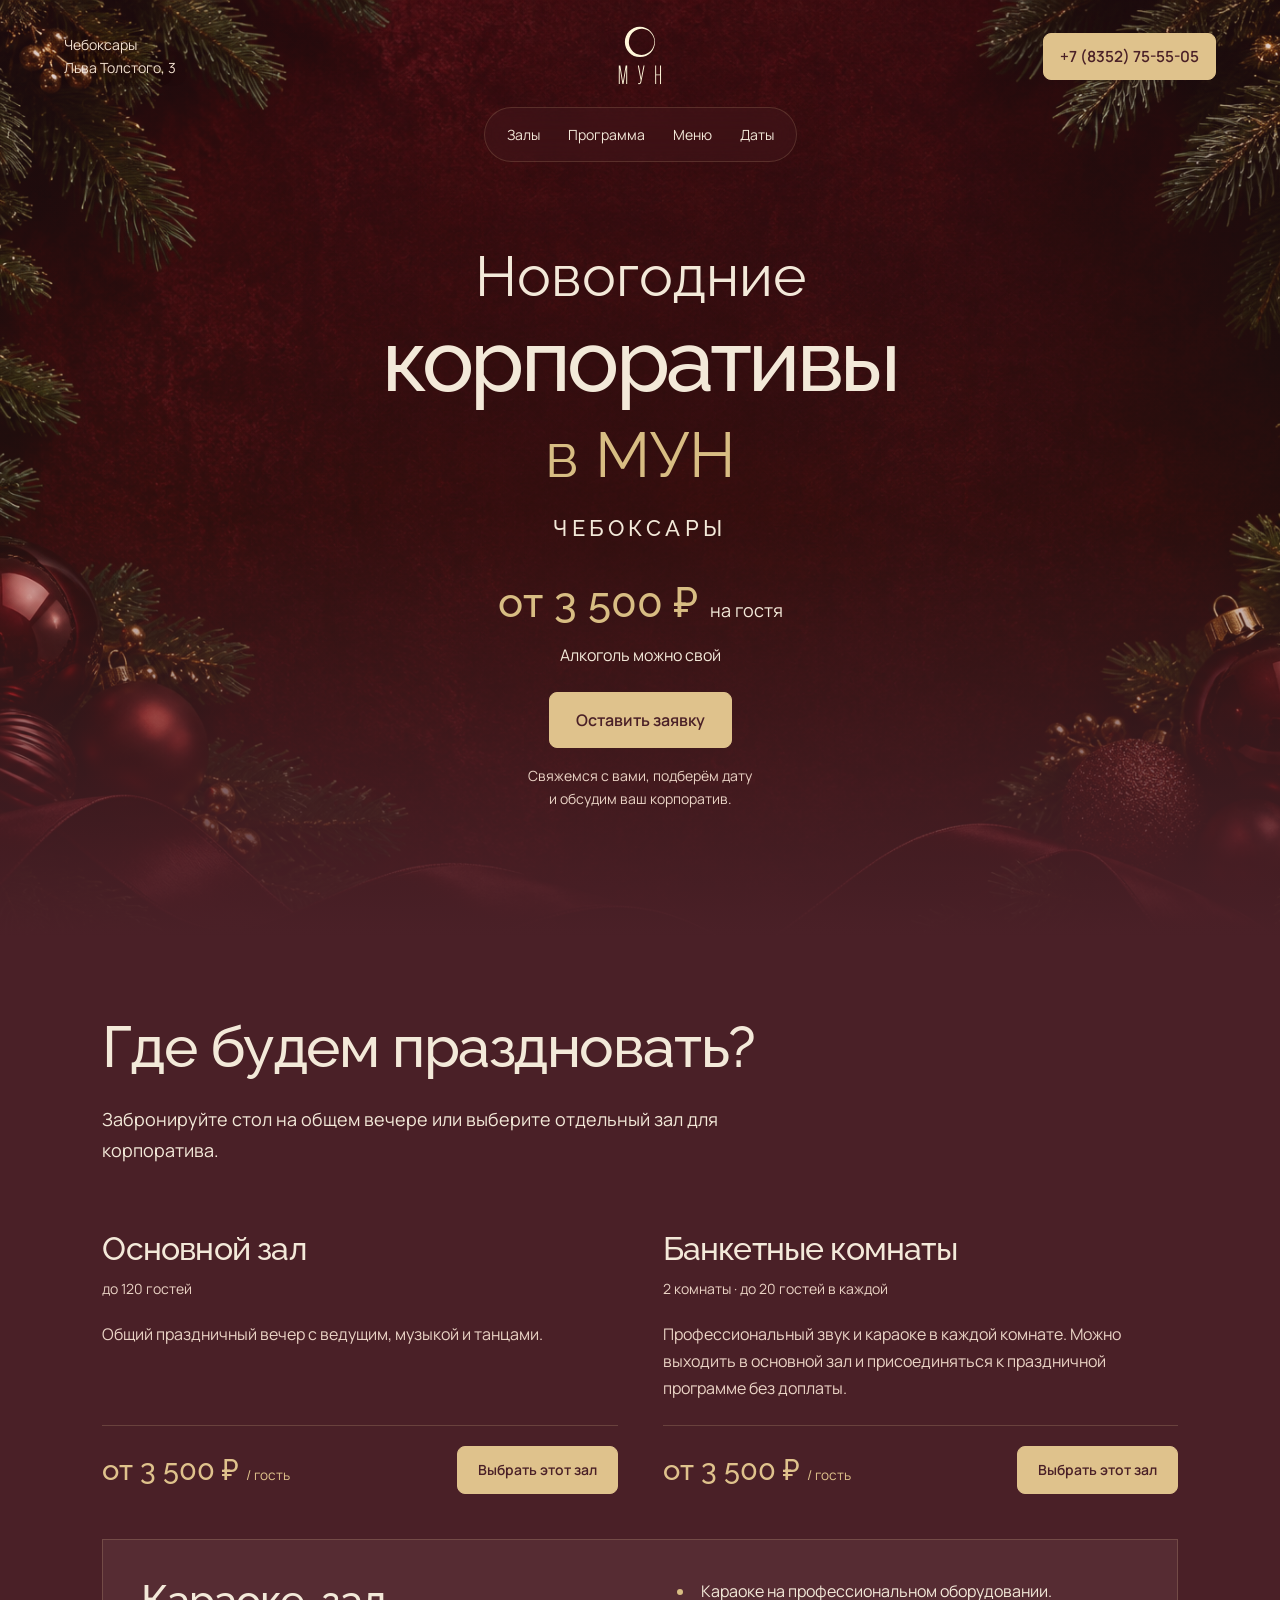
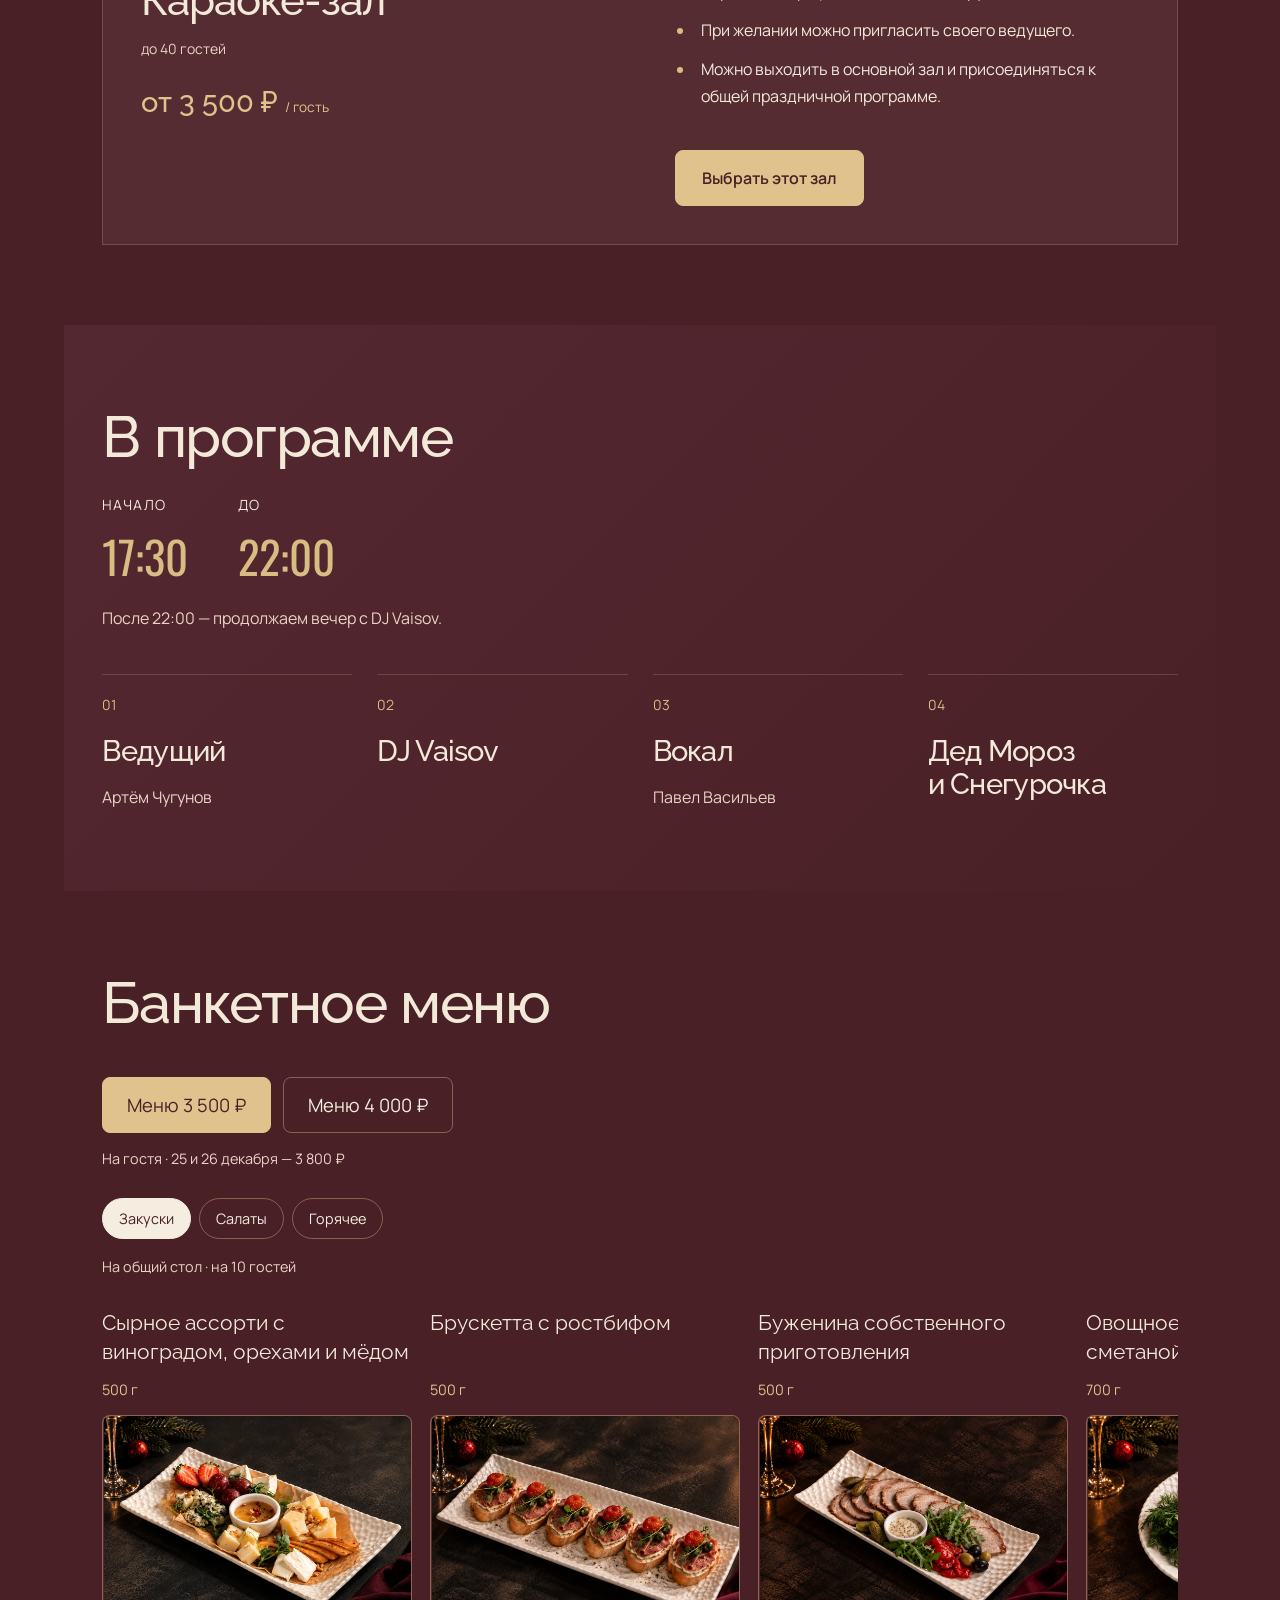
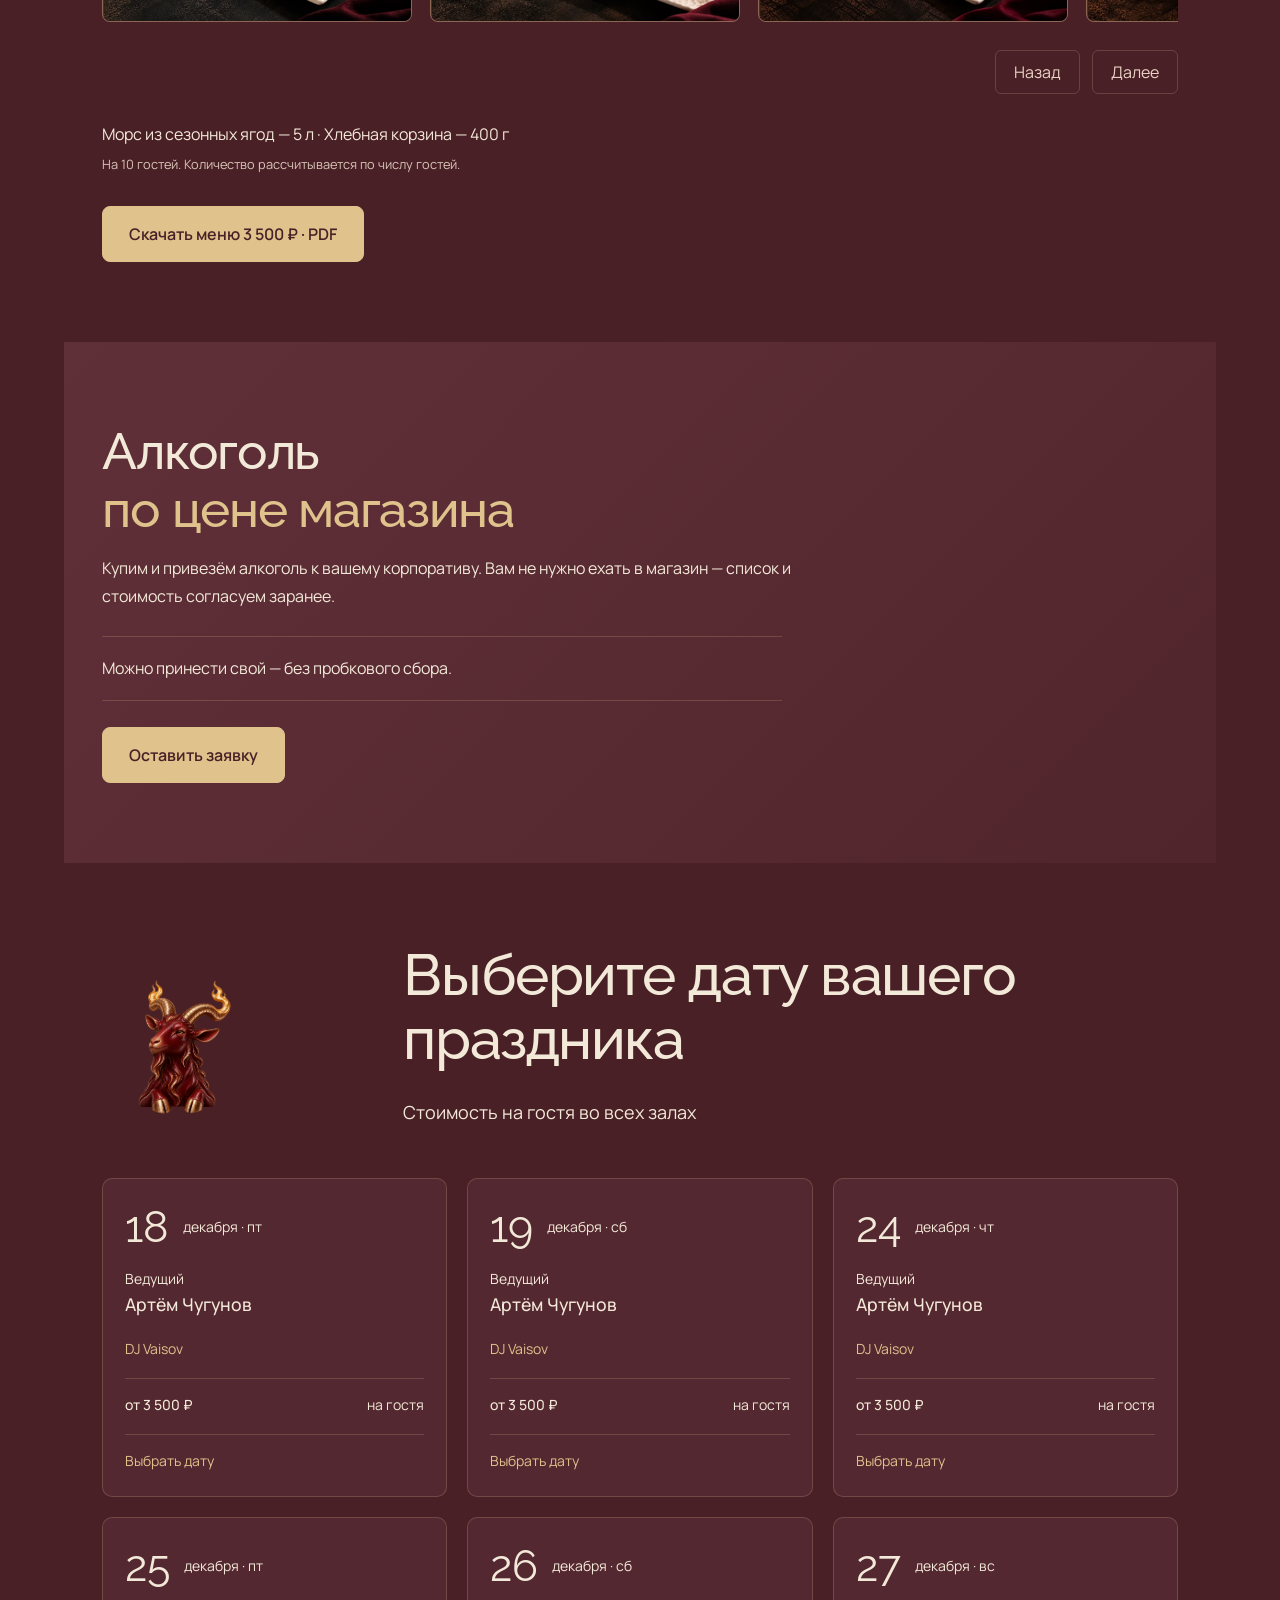
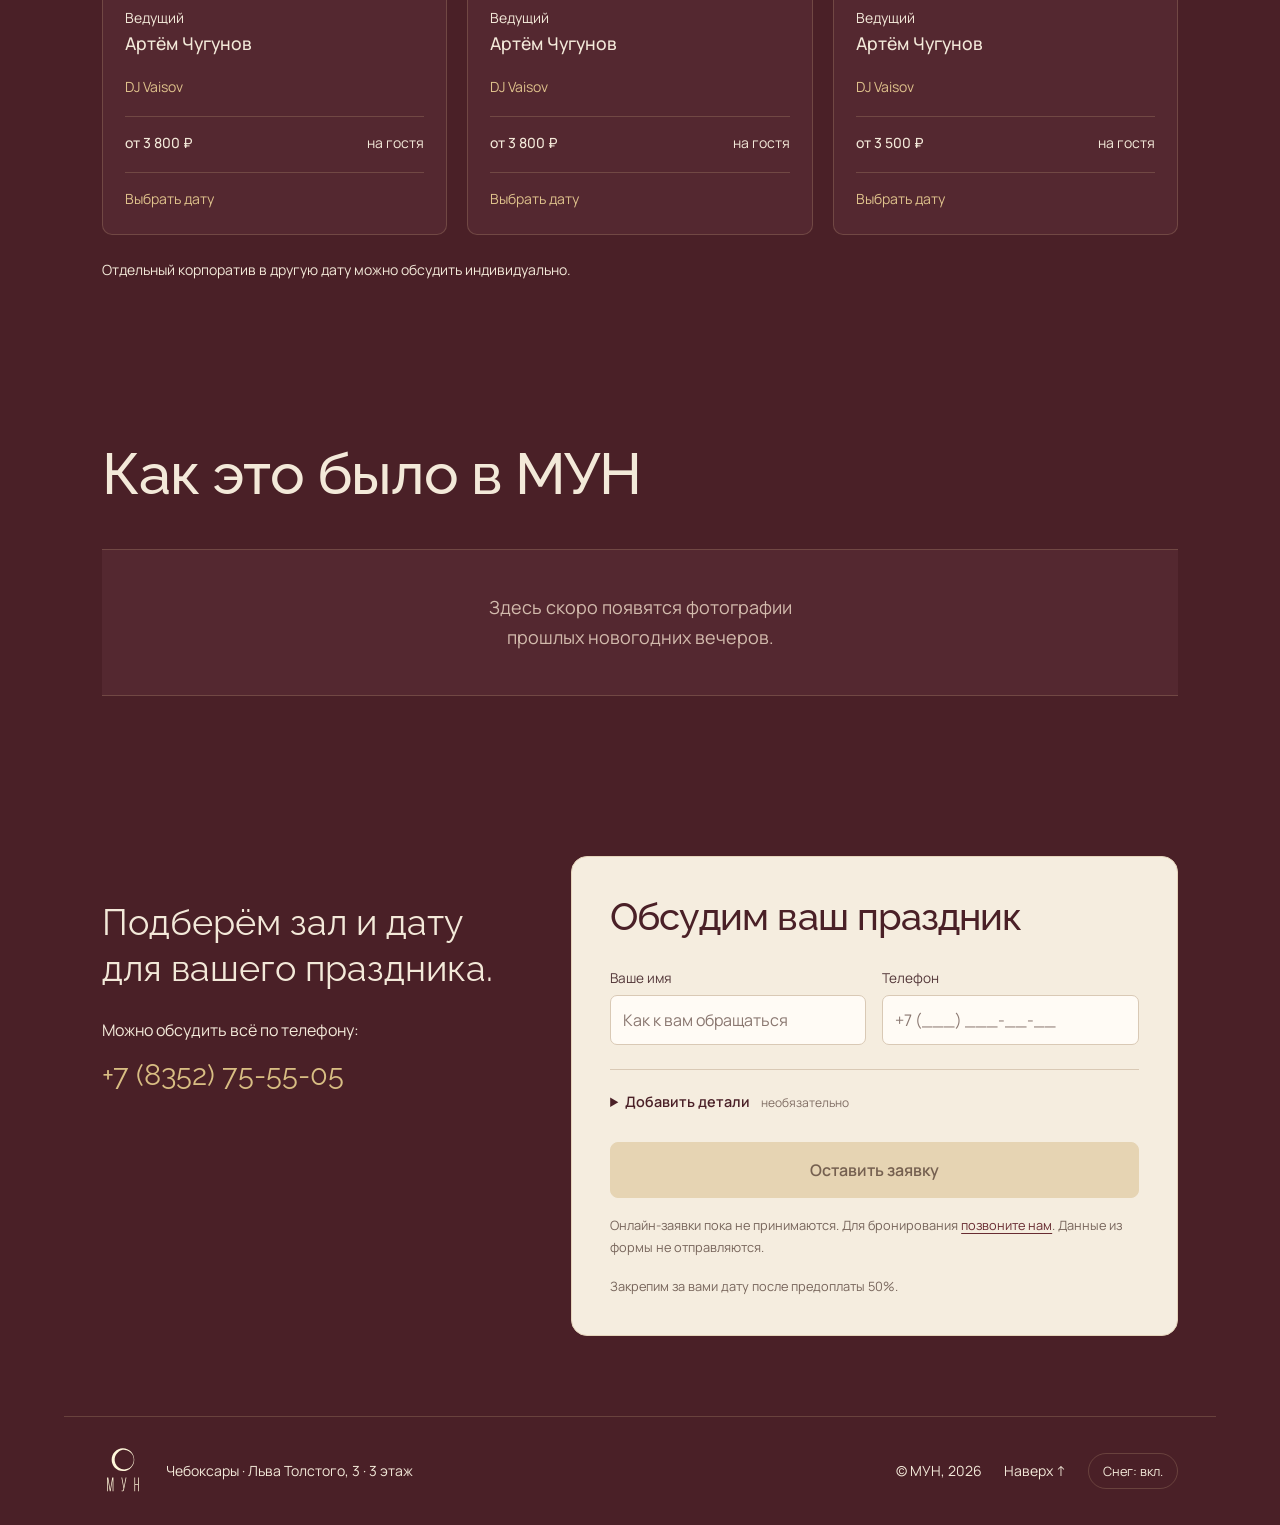
==== commit 9e4bed31: "Update New Year vocalist and program hours with DJ continuation" ====
--- a/site/new-year/index.html
+++ b/site/new-year/index.html
@@ -4,7 +4,7 @@
 <header class="header"><span class="location">Чебоксары<br>Льва Толстого, 3</span><a class="brand" href="#" aria-label="МУН — начало страницы"><img src="assets/mun-logo.svg" width="62" height="70" alt="МУН"></a><a class="header-link header-phone" href="tel:+78352755505">+7 (8352) 75-55-05</a><nav aria-label="Разделы страницы"><a href="#halls">Залы</a><a href="#program">Программа</a><a href="#menu">Меню</a><a href="#dates">Даты</a></nav></header>
 <main id="main"><section class="hero"><div class="hero-copy"><h1><span class="title-top">Новогодние</span>корпоративы<span class="title-place">в МУН</span><span class="title-city">Чебоксары</span></h1><p class="offer"><strong>от 3 500 ₽</strong> на гостя</p><p class="alcohol-note">Алкоголь можно свой</p><a class="button accent" href="#request">Оставить заявку</a><p class="caption">Свяжемся с вами, подберём дату<br>и обсудим ваш корпоратив.</p></div></section>
 <section class="section" id="halls"><div class="section-heading"><div><h2>Где будем праздновать?</h2><p class="section-intro">Забронируйте стол на общем вечере или выберите отдельный зал для корпоратива.</p></div></div><div class="hall-grid"><article class="hall"><div class="hall-title"><h3>Основной зал</h3><span>до 120 гостей</span></div><p>Общий праздничный вечер с ведущим, музыкой и танцами.</p><div class="hall-bottom"><div class="hall-price"><strong>от 3 500 ₽ <small>/ гость</small></strong></div><a href="#request" data-hall="Основной зал">Выбрать этот зал</a></div></article><article class="hall"><div class="hall-title"><h3>Банкетные комнаты</h3><span>2 комнаты · до 20 гостей в каждой</span></div><p>Профессиональный звук и караоке в каждой комнате. Можно выходить в основной зал и присоединяться к праздничной программе без доплаты.</p><div class="hall-bottom"><div class="hall-price"><strong>от 3 500 ₽ <small>/ гость</small></strong></div><a href="#request" data-hall="Банкетные комнаты">Выбрать этот зал</a></div></article><article class="hall karaoke-hall"><div class="karaoke-summary"><div class="hall-title"><h3>Караоке-зал</h3><span>до 40 гостей</span></div><div class="hall-price"><strong>от 3 500 ₽ <small>/ гость</small></strong></div></div><div class="karaoke-details"><ul><li>Караоке на профессиональном оборудовании.</li><li>При желании можно пригласить своего ведущего.</li><li>Можно выходить в основной зал и присоединяться к общей праздничной программе.</li></ul><a class="button accent" href="#request" data-hall="Караоке-зал">Выбрать этот зал</a></div></article></div></section>
-<section class="section program" id="program"><div class="section-heading"><div><h2>В программе</h2><div class="program-time"><span>Начало <strong>18:00</strong></span><span>До <strong>23:00</strong></span></div></div></div><div class="program-list"><div><span>01</span><h3>Ведущий</h3><p class="program-names">Артём Чугунов</p></div><div><span>02</span><h3>DJ Vaisov</h3></div><div><span>03</span><h3>Вокал</h3><p class="program-names">Любовь Лакман</p></div><div><span>04</span><h3>Дед Мороз<br>и Снегурочка</h3></div></div></section>
+<section class="section program" id="program"><div class="section-heading"><div><h2>В программе</h2><div class="program-time"><span>Начало <strong>17:30</strong></span><span>До <strong>22:00</strong></span></div><p class="program-names">После 22:00 — продолжаем вечер с DJ Vaisov.</p></div></div><div class="program-list"><div><span>01</span><h3>Ведущий</h3><p class="program-names">Артём Чугунов</p></div><div><span>02</span><h3>DJ Vaisov</h3></div><div><span>03</span><h3>Вокал</h3><p class="program-names">Павел Васильев</p></div><div><span>04</span><h3>Дед Мороз<br>и Снегурочка</h3></div></div></section>
 <section class="section dining-section" id="menu"><div class="section-heading"><div><h2>Банкетное меню</h2></div></div><div class="menu-switch" role="group" aria-label="Вариант банкетного меню"><button type="button" data-menu="3500" aria-pressed="true">Меню 3 500 ₽</button><button type="button" data-menu="4000" aria-pressed="false">Меню 4 000 ₽</button></div><p class="menu-rate" id="menu-rate">На гостя · 25 и 26 декабря — 3 800 ₽</p><div class="menu-categories" role="group" aria-label="Категории блюд"></div><p class="menu-serving" id="menu-serving" aria-live="polite"></p><div class="menu-carousel" role="region" aria-label="Блюда выбранного меню" tabindex="0"></div><div class="carousel-controls"><button type="button" data-slide="-1" aria-label="Предыдущие блюда">Назад</button><button type="button" data-slide="1" aria-label="Следующие блюда">Далее</button></div><p class="menu-extras">Морс из сезонных ягод — 5 л · Хлебная корзина — 400 г<br><span>На 10 гостей. Количество рассчитывается по числу гостей.</span></p><div class="menu-download"><a class="button" id="menu-pdf" href="assets/menu-3500.pdf" download>Скачать меню 3 500 ₽ · PDF</a></div></section><section class="section alcohol-section" id="alcohol"><div class="dining-alcohol"><h3>Алкоголь<br><em>по цене магазина</em></h3><p>Купим и привезём алкоголь к вашему корпоративу. Вам не нужно ехать в магазин — список и стоимость согласуем заранее.</p><p class="own-alcohol">Можно принести свой — без пробкового сбора.</p><a class="button accent" href="#request">Оставить заявку</a></div></section>
 <section class="section dates" id="dates"><div class="section-heading"><div class="dates-aside"><img class="fire-goat" src="assets/fire-goat.png" alt="" aria-hidden="true" width="160" height="180" loading="lazy"></div><div><h2>Выберите дату вашего праздника</h2><p class="section-intro">Стоимость на гостя во всех залах</p></div></div><div class="date-grid" role="group" aria-label="Желаемая дата корпоратива"></div><p class="date-note">Отдельный корпоратив в другую дату можно обсудить индивидуально.</p></section>
 
